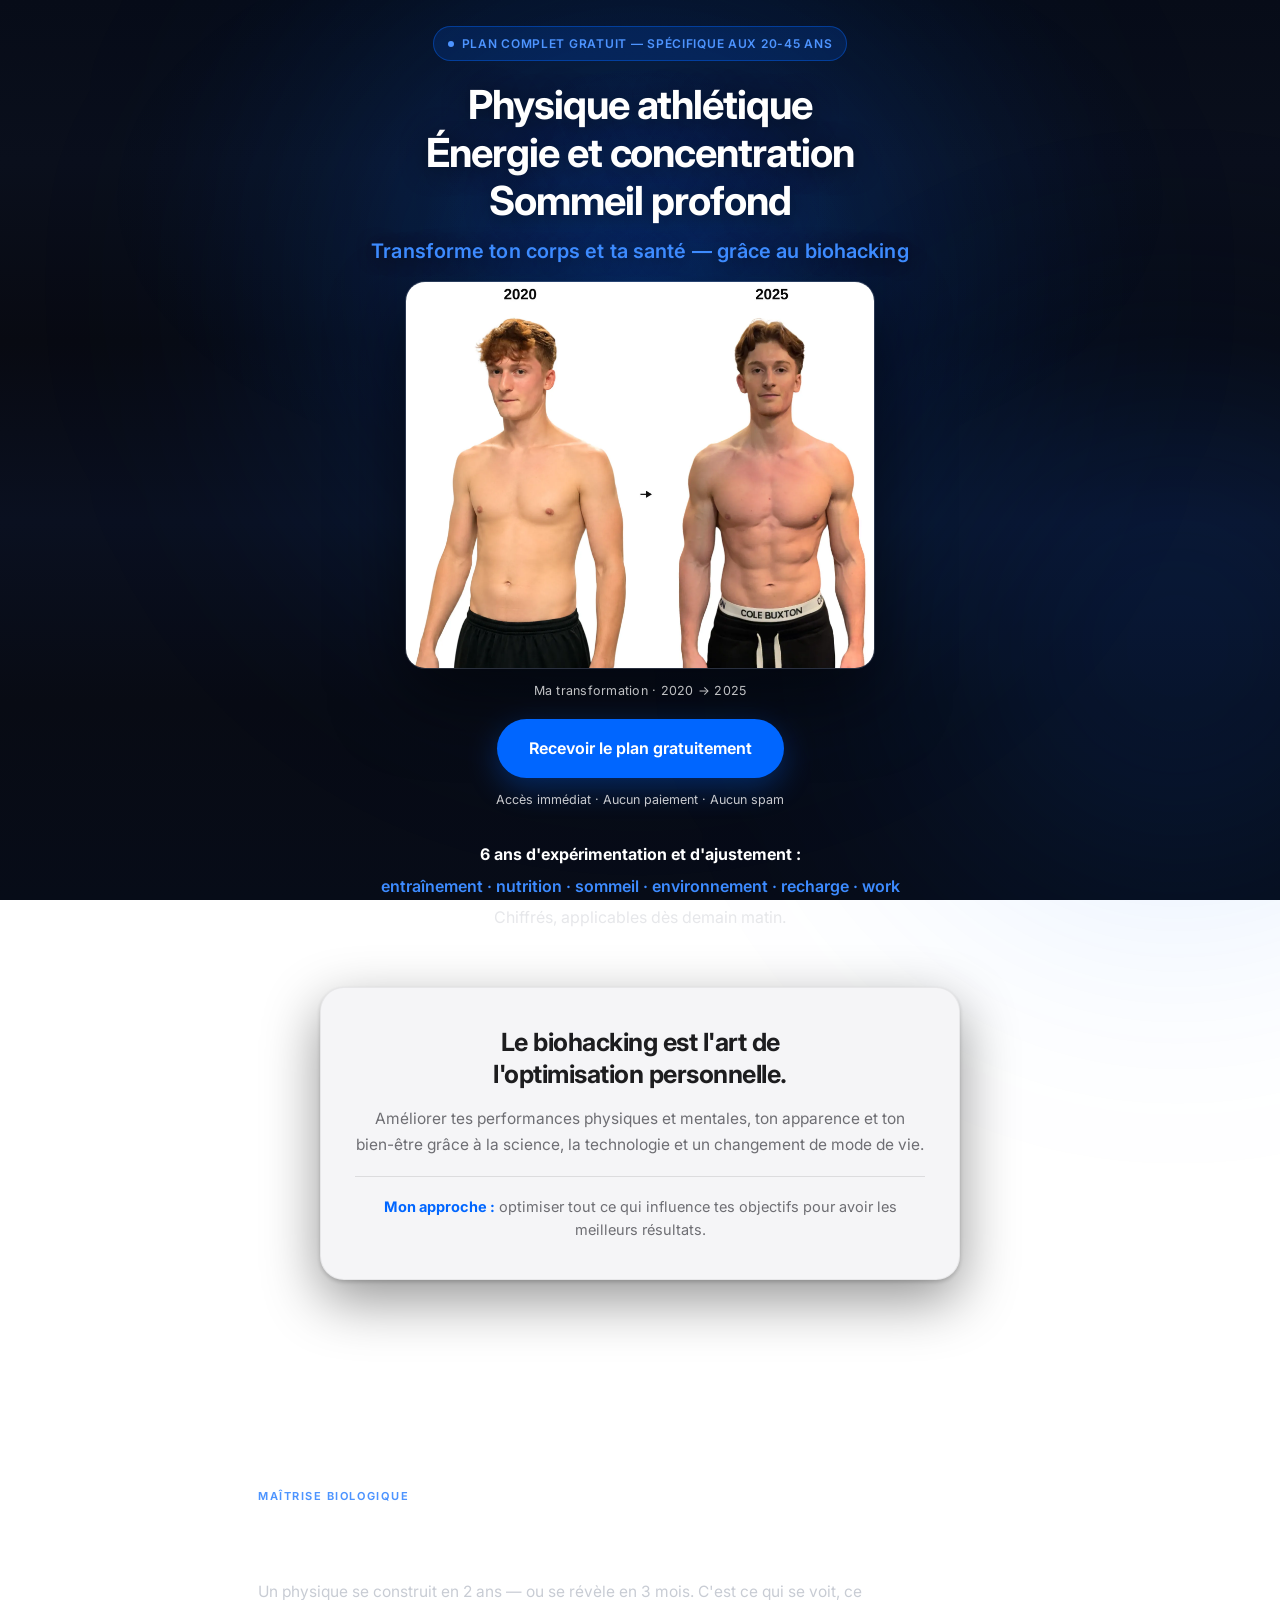
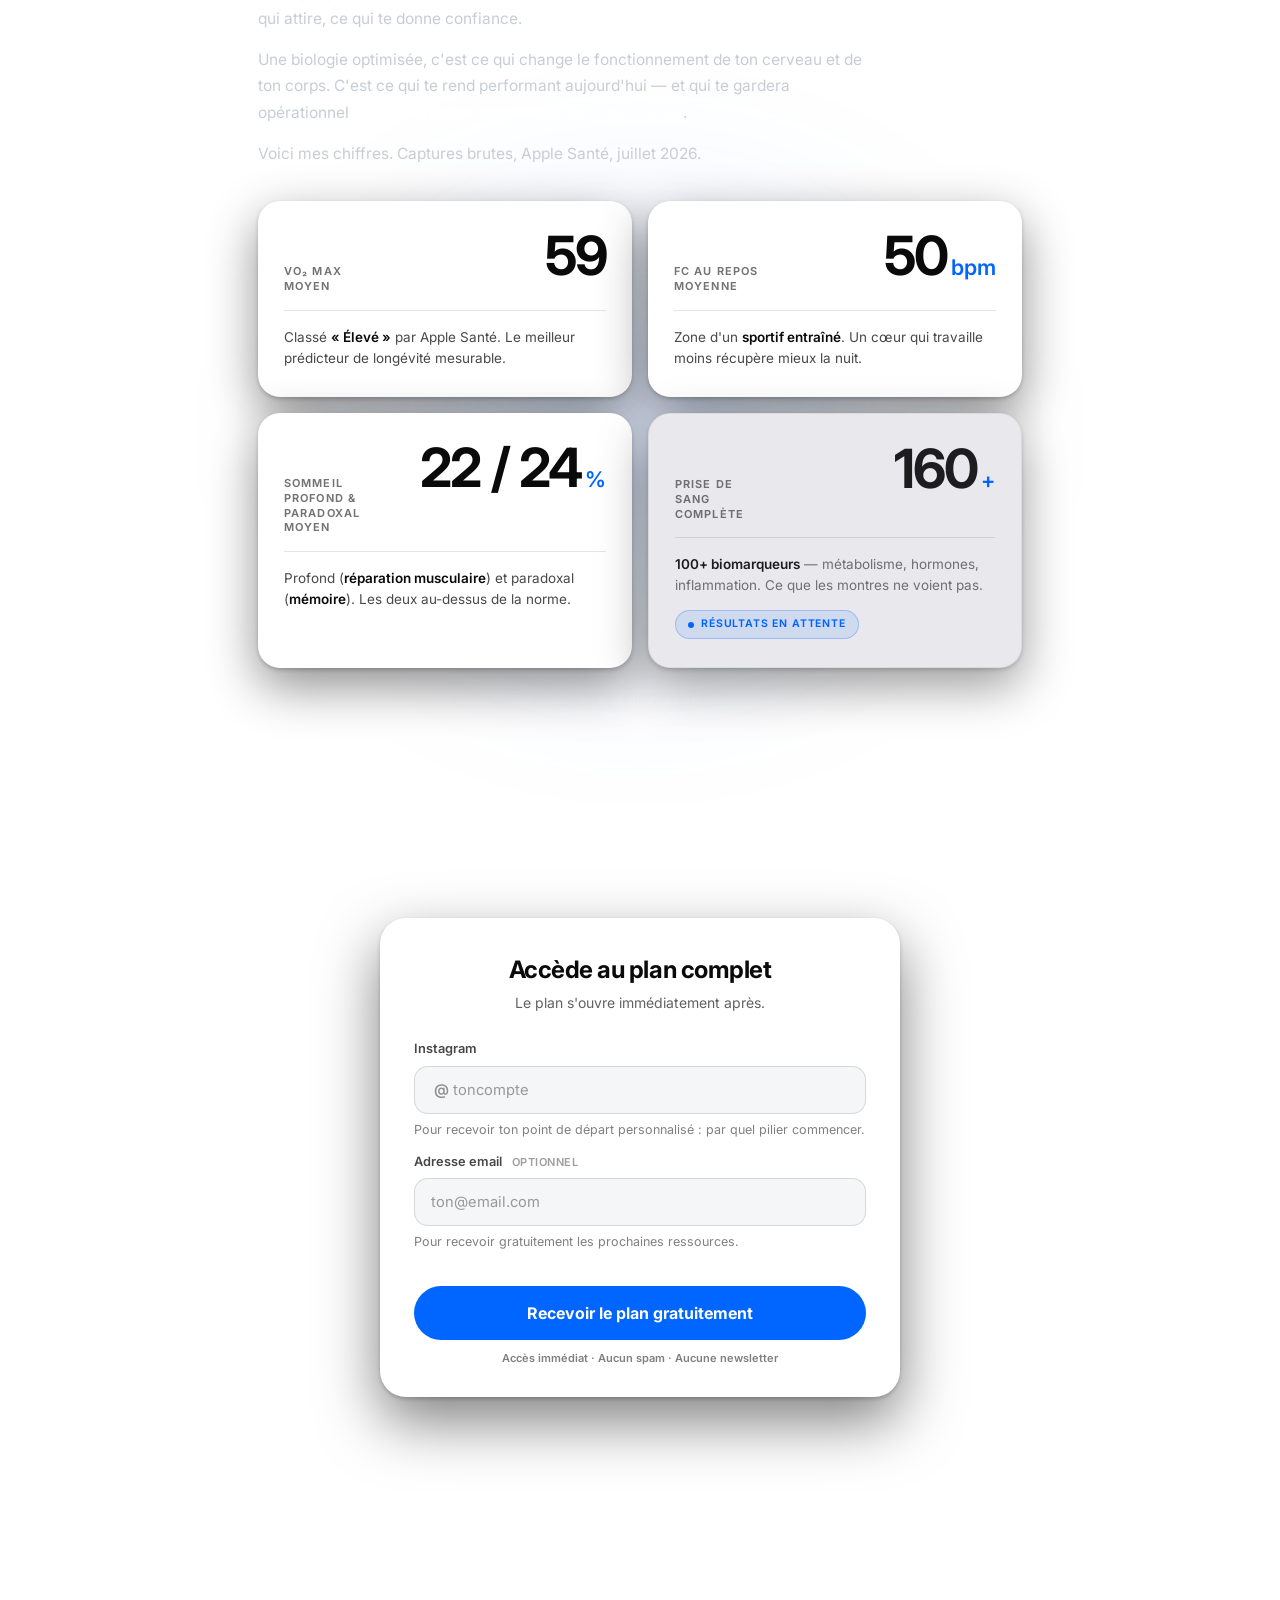
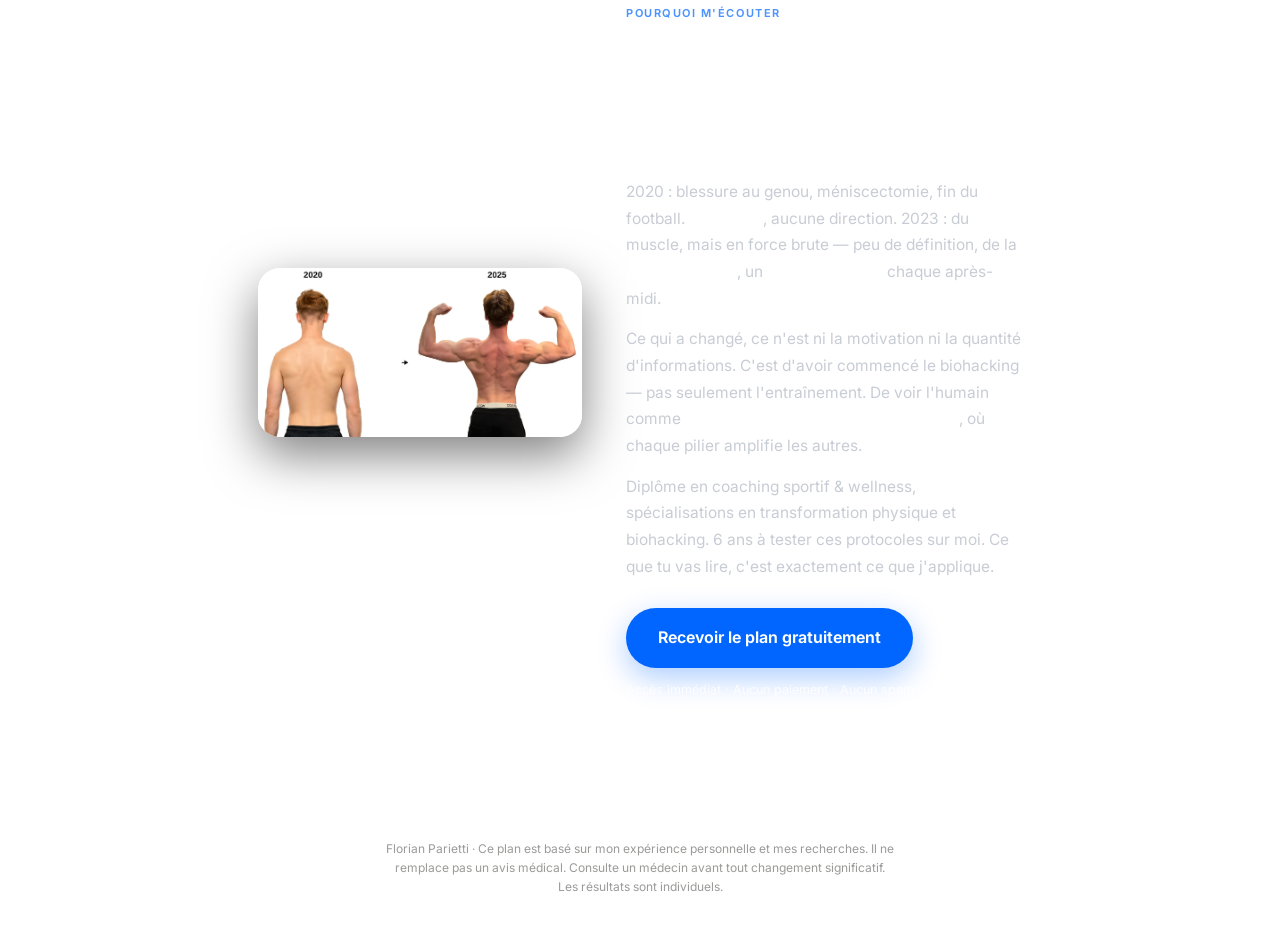
==== index.html @ ea565b3f "Add files via upload" ====
<!DOCTYPE html>
<html lang="fr">
<head>
<meta charset="UTF-8">
<meta name="viewport" content="width=device-width, initial-scale=1.0">
<title>Plan gratuit — Physique musclé et sec, énergie stable | Florian Parietti</title>
<meta name="description" content="Mon système de biohacking complet : entraînement, nutrition, sommeil, environnement, recharge, work. Gratuit, accès immédiat. Hommes 20-35 ans.">
<link rel="preconnect" href="https://fonts.googleapis.com">
<link rel="preconnect" href="https://fonts.gstatic.com" crossorigin>
<link href="https://fonts.googleapis.com/css2?family=Inter:ital,wght@0,300;0,400;0,500;0,600;0,700;1,400&display=swap" rel="stylesheet">
<link rel="stylesheet" href="styles.css">
<link rel="preload" as="image" href="img/hero-face-m.webp" media="(max-width:700px)">
<link rel="preload" as="image" href="img/hero-face.webp" media="(min-width:701px)">
</head>
<body>

<!-- ══════════ HERO ══════════ -->
<section class="hero hero-v2" id="s-hero">
  <div class="hero-glow"></div>
  <div class="wrap" style="position:relative;z-index:1">
    <div class="hero-center">

      <div class="hero-eyebrow">Plan complet gratuit — spécifique aux 20-45 ans</div>

      <h1><span class="b">Physique athlétique</span><span class="b">Énergie et concentration</span><span class="b">Sommeil profond</span>
        <span class="h1-sub">Transforme ton corps et ta santé — grâce au biohacking</span>
      </h1>

      <figure class="hero-wide">
        <picture>
          <source media="(max-width:700px)" type="image/webp" srcset="img/hero-face-m.webp">
          <source media="(max-width:700px)" type="image/jpeg" srcset="img/hero-face-m.jpg">
          <source type="image/webp" srcset="img/hero-face.webp">
          <img src="img/hero-face.jpg"
               alt="Transformation physique de Florian Parietti entre 2020 et 2025, vue de face"
               width="1836" height="1512" fetchpriority="high" decoding="async">
        </picture>
        <figcaption>Ma transformation · 2020 → 2025</figcaption>
      </figure>

      <a href="#gate" class="cta-main">Recevoir le plan gratuitement</a>
      <p class="cta-micro">Accès immédiat · Aucun paiement · Aucun spam</p>

      <p class="hero-sub">
        <strong>6 ans d'expérimentation et d'ajustement :</strong>
        <span class="hero-pillars">entraînement · nutrition · sommeil · environnement · recharge · work</span>
        Chiffrés, applicables dès demain matin.
      </p>


    </div>
  </div>
</section>


<!-- ══════════ DÉFINITION DU BIOHACKING ══════════ -->
<section class="s2 s2-def rv">
  <div class="wrap">
    <div class="def-box">
      <h2 class="def-ti">Le biohacking est l'art de l'optimisation personnelle.</h2>
      <p class="def-main">Améliorer tes performances physiques et mentales, ton apparence
        et ton bien-être grâce à la science, la technologie et un changement de mode de vie.</p>
      <p class="def-sub"><strong>Mon approche :</strong> optimiser tout ce qui influence
        tes objectifs pour avoir les meilleurs résultats.</p>
    </div>
  </div>
</section>


<!-- ══════════ MÉTRIQUES SANTÉ ══════════ -->
<section class="s2 rv">
  <div class="wrap">
    <div class="s2-ey">Maîtrise biologique</div>
    <h2 class="s2-ti">Arrête de subir. Pilote.</h2>
    <div class="s2-tx">
      <p>
        Un physique se construit en 2 ans — ou se révèle en 3 mois. C'est ce qui se voit,
        ce qui attire, ce qui te donne confiance.
      </p>
      <p>
        Une biologie optimisée, c'est ce qui change le fonctionnement de ton cerveau et de ton corps.
        C'est ce qui te rend performant aujourd'hui — et qui te gardera opérationnel
        <strong>quand les autres commenceront à décrocher</strong>.
      </p>
      <p>Voici mes chiffres. Captures brutes, Apple Santé, juillet 2026.</p>
    </div>

    <div class="metrics stagger">

      <div class="metric">
        <div class="metric-top">
          <div class="metric-lbl">VO₂ max moyen</div>
          <div class="metric-n">59</div>
        </div>
        <p class="metric-ctx">
          Classé <b>« Élevé »</b> par Apple Santé. Le meilleur prédicteur de longévité mesurable.
        </p>
      </div>

      <div class="metric">
        <div class="metric-top">
          <div class="metric-lbl">FC au repos moyenne</div>
          <div class="metric-n">50<span>bpm</span></div>
        </div>
        <p class="metric-ctx">
          Zone d'un <b>sportif entraîné</b>. Un cœur qui travaille moins récupère mieux la nuit.
        </p>
      </div>

      <div class="metric">
        <div class="metric-top">
          <div class="metric-lbl">Sommeil profond &amp; paradoxal moyen</div>
          <div class="metric-n">22 / 24<span>%</span></div>
        </div>
        <p class="metric-ctx">
          Profond (<b>réparation musculaire</b>) et paradoxal (<b>mémoire</b>).
          Les deux au-dessus de la norme.
        </p>
      </div>

      <div class="metric metric-pending">
        <div class="metric-top">
          <div class="metric-lbl">Prise de sang complète</div>
          <div class="metric-n">160<span>+</span></div>
        </div>
        <p class="metric-ctx">
          <b>100+ biomarqueurs</b> — métabolisme, hormones, inflammation.
          Ce que les montres ne voient pas.
        </p>
        <div class="metric-tag">Résultats en attente</div>
      </div>

    </div>

    <p class="metric-src">Dernière mise à jour : juillet 2026 · Source : mes données personnelles Apple Santé · aucune retouche</p>
  </div>
</section>


<!-- ══════════ FORMULAIRE ══════════ -->
<section class="s2 rv" id="gate">
  <div class="wrap">

    <div class="form-wrap">
      <div class="g-ti">Accède au plan complet</div>
      <p class="g-su">Le plan s'ouvre immédiatement après.</p>

      <form id="access-form" novalidate>
        <div class="fg">
          <label class="fl" for="insta">Instagram</label>
          <div class="fi-at">
            <span class="at">@</span>
            <input class="fi" type="text" id="insta" name="insta" autocomplete="off"
                   placeholder="toncompte" spellcheck="false" autocapitalize="off">
          </div>
          <p class="fh">Pour recevoir ton point de départ personnalisé : par quel pilier commencer.</p>
        </div>

        <div class="fg">
          <label class="fl" for="email">Adresse email <span class="opt">optionnel</span></label>
          <input class="fi" type="email" id="email" name="email" autocomplete="email" placeholder="ton@email.com">
          <p class="fh">Pour recevoir gratuitement les prochaines ressources.</p>
        </div>

        <p class="err" id="err">Renseigne ton compte Instagram.</p>

        <button type="submit" class="sbtn">Recevoir le plan gratuitement</button>
        <p class="fn">Accès immédiat · Aucun spam · Aucune newsletter</p>
      </form>
    </div>
  </div>
</section>


<!-- ══════════ QUI JE SUIS ══════════ -->
<section class="s2 rv">
  <div class="wrap">
    <div class="story">
      <picture>
        <source media="(max-width:700px)" type="image/webp" srcset="img/story-dos-m.webp">
        <source media="(max-width:700px)" type="image/jpeg" srcset="img/story-dos-m.jpg">
        <source type="image/webp" srcset="img/story-dos.webp">
        <img src="img/story-dos.jpg"
             alt="Transformation physique de Florian Parietti entre 2020 et 2025, vue de dos"
             width="1450" height="759" loading="lazy" decoding="async">
      </picture>
      <div>
        <div class="s2-ey">Pourquoi m'écouter</div>
        <h2 class="s2-ti">J'ai mis 5 ans à trouver l'ordre. Toi tu peux le lire en 20 minutes.</h2>
        <div class="s2-tx">
          <p>
            2020 : blessure au genou, méniscectomie, fin du football. <strong>Skinny fat</strong>,
            aucune direction. 2023 : du muscle, mais en force brute — peu de définition,
            de la <strong>procrastination</strong>, un <strong>crash d'énergie</strong> chaque après-midi.
          </p>
          <p>
            Ce qui a changé, ce n'est ni la motivation ni la quantité d'informations. C'est d'avoir
            commencé le biohacking — pas seulement l'entraînement. De voir l'humain comme
            <strong>un système d'éléments en interaction</strong>, où chaque pilier amplifie les autres.
          </p>
          <p>
            Diplôme en coaching sportif &amp; wellness, spécialisations en transformation physique
            et biohacking. 6 ans à tester ces protocoles sur moi. Ce que tu vas lire,
            c'est exactement ce que j'applique.
          </p>
        </div>

        <div class="story-cta">
          <a href="#gate" class="cta-main">Recevoir le plan gratuitement</a>
          <p class="cta-micro">Accès immédiat · Aucun paiement · Aucun spam</p>
        </div>
      </div>
    </div>
  </div>
</section>


<footer style="padding:34px 0 44px;border-top:1px solid var(--glass-border);text-align:center">
  <div class="wrap">
    <p style="font-size:12px;color:var(--gray-mid);line-height:1.6;max-width:64ch;margin:0 auto">
      Florian Parietti · Ce plan est basé sur mon expérience personnelle et mes recherches.
      Il ne remplace pas un avis médical. Consulte un médecin avant tout changement significatif.
      Les résultats sont individuels.
    </p>
  </div>
</footer>


<script>
const SU = "https://script.google.com/macros/s/AKfycbzn0xHdy_gdTVK5RfOhGaL3pI-vKQZ02wXCI2dZdYPxrKDcUjMPWI0hF8Wp6ML5O1fk/exec";

document.getElementById('access-form').addEventListener('submit', function (e) {
  e.preventDefault();

  const insta = document.getElementById('insta').value.trim().replace(/^@+/, '');
  const email = document.getElementById('email').value.trim();
  const err   = document.getElementById('err');

  const okInsta = /^[A-Za-z0-9._]{1,30}$/.test(insta);
  const okMail  = email === '' || /^[^\s@]+@[^\s@]+\.[^\s@]{2,}$/.test(email);

  if (!okInsta) {
    err.textContent = 'Renseigne un compte Instagram valide (sans le @).';
    err.style.display = 'block';
    return;
  }
  if (!okMail) {
    err.textContent = 'Cette adresse email ne semble pas valide.';
    err.style.display = 'block';
    return;
  }
  err.style.display = 'none';

  const btn = this.querySelector('.sbtn');
  btn.textContent = 'Chargement...';
  btn.disabled = true;

  try {
    const params = new URLSearchParams({
      date: new Date().toLocaleString('fr-BE'),
      prenom: '',
      email: email,
      statut: 'Nouveau',
      instagram: '@' + insta
    });
    const iframe = document.createElement('iframe');
    iframe.style.display = 'none';
    iframe.src = SU + '?' + params.toString();
    document.body.appendChild(iframe);
  } catch (x) {}

  try {
    sessionStorage.setItem('fp_insta', '@' + insta);
    sessionStorage.setItem('fp_email', email);
  } catch (x) {}

  document.cookie = 'plan_ok=1;max-age=' + (365 * 86400) + ';path=/';
  setTimeout(function () { window.location.href = 'merci.html'; }, 700);
});
</script>


<script>
(function(){
  var io=new IntersectionObserver(function(es){
    es.forEach(function(e){ if(e.isIntersecting){ e.target.classList.add('in'); io.unobserve(e.target);} });
  },{threshold:.12,rootMargin:'0px 0px -60px 0px'});
  document.querySelectorAll('.rv,.stagger').forEach(function(el){io.observe(el);});
})();
</script>
</body>
</html>
---- styles.css ----
*,*::before,*::after{box-sizing:border-box;margin:0;padding:0}
:root{
  --glass:#0d1117;
  --glass-border:rgba(255,255,255,0.08);--glass-border2:rgba(255,255,255,0.14);
  --gray-vitre:rgba(156,161,168,0.55);
  --white:#ffffff;--off:#f8f8f6;
  --black:#0a0a0a;--black2:#1a1a1a;
  --gray-light:#d4d4d2;--gray-mid:#9a9a98;
  --blue:#0066FF;--blue2:#0052cc;--blue-light:#e8f0ff;--blue-border:#c0d4ff;
  --green:#16a34a;--green-l:#f0fdf4;--green-b:#bbf7d0;
  --red:#dc2626;--red-l:#fef2f2;--red-b:#fecaca;
  /* ── TRANSFORMATION & ROUTINE — fond bleu, encadrés noir principal ── */
  --card-on-blue:#0a0a0a;
  --card-on-blue-border:rgba(255,255,255,0.08);
  --card-on-dark:rgba(255,255,255,0.06);
  --card-sub-on-dark:rgba(255,255,255,0.88);
  --card-on-gray:rgba(255,255,255,0.88);
  --font:'Inter',system-ui,sans-serif;
  /* Arrondis hiérarchiques Apple-style */
  --r-xl:28px;   /* sections, grandes zones */
  --r:20px;      /* cards principales */
  --r-md:14px;   /* cards secondaires */
  --rs:10px;     /* petites bulles */
  --r-xs:6px;    /* tags, pills */
body{font-family:var(--font);background:var(--glass);color:var(--white);line-height:1.6;-webkit-font-smoothing:antialiased;overflow-x:hidden}
a{text-decoration:none;color:inherit}
.wrap{max-width:820px;margin:0 auto;padding:0 28px}

.reveal{opacity:0;transform:translateY(24px);transition:opacity .65s ease,transform .65s ease}
.reveal.on{opacity:1;transform:none}
.d1{transition-delay:.08s}.d2{transition-delay:.16s}.d3{transition-delay:.24s}.d4{transition-delay:.32s}
@keyframes fadeDown{from{opacity:0;transform:translateY(-12px)}to{opacity:1;transform:none}}
@keyframes pulse{0%,100%{opacity:1}50%{opacity:.35}}
@keyframes glowBlue{0%,100%{box-shadow:0 0 0 0 rgba(0,102,255,.18)}50%{box-shadow:0 0 0 10px rgba(0,102,255,0)}}
@keyframes panelIn{from{opacity:0;transform:translateY(8px)}to{opacity:1;transform:none}}
/* ANIMATIONS PREMIUM */
@keyframes orbit{0%{transform:rotate(0deg) translateX(160px) rotate(0deg)}100%{transform:rotate(360deg) translateX(160px) rotate(-360deg)}}
@keyframes orbit2{0%{transform:rotate(120deg) translateX(240px) rotate(-120deg)}100%{transform:rotate(480deg) translateX(240px) rotate(-480deg)}}
@keyframes orbit3{0%{transform:rotate(240deg) translateX(310px) rotate(-240deg)}100%{transform:rotate(600deg) translateX(310px) rotate(-600deg)}}
@keyframes float{0%,100%{transform:translateY(0)}50%{transform:translateY(-10px)}}
@keyframes glowPulse{0%,100%{opacity:.3;transform:scale(1)}50%{opacity:.6;transform:scale(1.12)}}
@keyframes scanLine{0%{left:-100%;opacity:0}5%{opacity:1}95%{opacity:.6}100%{left:110%;opacity:0}}
@keyframes shimmerCard{0%{background-position:200% center}100%{background-position:-200% center}}
@keyframes countUp{from{opacity:0;transform:translateY(12px) scale(.9)}to{opacity:1;transform:none}}

/* ── NAV — gris vitre ── */
.nav{position:fixed;top:0;left:0;right:0;z-index:200;padding:16px 0;background:var(--gray-vitre);backdrop-filter:blur(24px);-webkit-backdrop-filter:blur(24px);border-bottom:1px solid rgba(255,255,255,.15);animation:fadeDown .4s ease}
.nav-i{display:flex;align-items:center;justify-content:space-between}
.nav-logo{font-size:.9rem;font-weight:700;letter-spacing:-.03em;color:var(--white)}
.nav-btn{font-size:.82rem;font-weight:600;background:var(--white);color:var(--black);border-radius:100px;padding:10px 24px;transition:all .2s}
.nav-btn:hover{background:var(--off);transform:translateY(-1px)}

/* ── HERO — fond noir ── */
.hero{background:var(--glass);color:var(--white);min-height:100vh;display:flex;flex-direction:column;justify-content:center;align-items:center;text-align:center;padding:140px 0 100px;position:relative;overflow:hidden}
.hero::before{content:'';position:absolute;inset:0;background:radial-gradient(ellipse 70% 50% at 50% 20%,rgba(0,102,255,.07) 0%,transparent 60%);pointer-events:none}
/* Glow central pulsant */
.hero-glow{position:absolute;top:30%;left:50%;transform:translate(-50%,-50%);width:500px;height:500px;background:radial-gradient(circle,rgba(0,102,255,.12) 0%,transparent 65%);animation:glowPulse 4s ease infinite;pointer-events:none;border-radius:50%}
/* Particules orbitales */
.hero-orbit-wrap{position:absolute;top:30%;left:50%;width:0;height:0;pointer-events:none}
.hero-particle{position:absolute;border-radius:50%}
.p1{width:4px;height:4px;background:var(--blue);opacity:.7;animation:orbit 8s linear infinite}
.p2{width:3px;height:3px;background:rgba(255,255,255,.5);opacity:.5;animation:orbit2 12s linear infinite}
.p3{width:2px;height:2px;background:rgba(0,102,255,.6);opacity:.4;animation:orbit3 16s linear infinite}
/* Scan line */

/* Grille */

.hero-tag{display:inline-flex;align-items:center;gap:8px;font-size:11px;font-weight:700;letter-spacing:.14em;text-transform:uppercase;color:var(--white);border:1.5px solid var(--white);border-radius:100px;padding:7px 20px;margin-bottom:36px}
.hero-tag-dot{width:5px;height:5px;background:var(--blue);border-radius:50%;animation:pulse 2s infinite}
.hero h1{font-size:clamp(2.8rem,6.5vw,5rem);font-weight:700;line-height:1.02;letter-spacing:-.055em}
.hero h1 em{font-style:normal;color:var(--blue)}
.hero-intro{font-size:1rem;color:var(--white);max-width:600px;margin:28px auto 16px;line-height:1.88;font-weight:400;border:1.5px solid rgba(255,255,255,.2);border-radius:var(--r);padding:28px 32px;text-align:left;transition:all .3s cubic-bezier(.34,1.56,.64,1)}
.hero-intro:hover{transform:scale(1.01);border-color:rgba(255,255,255,.4);box-shadow:0 8px 32px rgba(0,0,0,.3)}
.hero-intro strong{color:var(--white);font-weight:700}
.hero-intro2{font-size:1.05rem;color:var(--white);max-width:480px;margin:0 auto 48px;line-height:1.7;font-weight:500;border:1.5px solid rgba(255,255,255,.2);border-radius:var(--r);padding:22px 32px;text-align:center;transition:all .3s cubic-bezier(.34,1.56,.64,1)}
.hero-intro2:hover{transform:scale(1.02);border-color:rgba(255,255,255,.4);box-shadow:0 8px 32px rgba(0,0,0,.3)}
.hero-ctas{display:flex;align-items:center;justify-content:center;gap:14px;flex-wrap:wrap}
.btn-blue{display:inline-flex;align-items:center;gap:8px;background:var(--blue);color:var(--white);font-weight:600;font-size:.92rem;padding:15px 30px;border-radius:100px;transition:all .2s;animation:glowBlue 2.5s ease infinite}
.btn-blue:hover{background:var(--blue2);transform:translateY(-3px);box-shadow:0 16px 40px rgba(0,102,255,.4)}
.btn-white{display:inline-flex;align-items:center;gap:8px;background:var(--white);color:var(--black);font-weight:600;font-size:.92rem;padding:15px 30px;border-radius:100px;transition:all .2s}
.btn-white:hover{background:var(--off);transform:translateY(-2px)}
.hero-divider{border:none;border-top:1px solid var(--glass-border);margin:72px 0 56px}
.hero-stats{display:grid;grid-template-columns:repeat(3,1fr);gap:1px;background:rgba(255,255,255,.1);border:1px solid rgba(255,255,255,.15);border-radius:var(--r-xl);overflow:hidden;backdrop-filter:blur(12px)}
.hs{background:var(--gray-vitre);backdrop-filter:blur(24px);padding:28px 24px;transition:all .25s cubic-bezier(.34,1.56,.64,1);cursor:default}
.hs:hover{transform:scale(1.04);background:rgba(156,161,168,0.75);box-shadow:0 8px 32px rgba(0,0,0,.3)}
.hs-n{font-size:2rem;font-weight:700;letter-spacing:-.05em;color:var(--white);animation:countUp .6s ease both}
.hs:nth-child(1) .hs-n{animation-delay:.1s}
.hs:nth-child(2) .hs-n{animation-delay:.2s}
.hs:nth-child(3) .hs-n{animation-delay:.3s}
.hs-l{font-size:.76rem;color:var(--white);margin-top:5px;line-height:1.5;font-weight:600;opacity:.8}

/* ── GATE — fond noir, card gris vitre ── */
.gate-box{background:var(--gray-vitre);backdrop-filter:blur(24px);-webkit-backdrop-filter:blur(24px);border:1.5px solid rgba(255,255,255,.2);border-radius:var(--r-xl);padding:56px 48px;max-width:560px;margin:0 auto;box-shadow:0 24px 80px rgba(0,0,0,.5)}
.g-ey{font-size:11px;font-weight:700;letter-spacing:.14em;text-transform:uppercase;color:var(--blue);margin-bottom:10px}
.g-ti{font-size:1.7rem;font-weight:700;letter-spacing:-.035em;margin-bottom:8px;line-height:1.15;color:var(--white)}
.g-su{font-size:.9rem;color:var(--white);margin-bottom:40px;line-height:1.7;opacity:.85}
.fs-lbl{font-size:11px;font-weight:700;letter-spacing:.1em;text-transform:uppercase;color:var(--white);margin:28px 0 12px;padding-bottom:8px;border-bottom:1.5px solid rgba(255,255,255,.25)}
.fs-lbl:first-of-type{margin-top:0}
.fg{margin-bottom:12px}
.fl{font-size:.8rem;font-weight:600;color:var(--white);margin-bottom:6px;display:block}
.fi{width:100%;background:var(--white);border:1.5px solid transparent;border-radius:var(--r-md);padding:14px 16px;font-size:.92rem;color:var(--black);font-family:var(--font);transition:border-color .15s,box-shadow .15s;outline:none}
.fi::placeholder{color:var(--gray-light)}
.fi:focus{border-color:var(--blue);box-shadow:0 0 0 3px var(--blue-light)}
.ckg{display:grid;grid-template-columns:1fr 1fr;gap:8px}
.ck{display:flex;align-items:flex-start;gap:10px;background:var(--white);border:1.5px solid transparent;border-radius:var(--r-md);padding:13px 14px;cursor:pointer;transition:all .25s cubic-bezier(.34,1.56,.64,1);user-select:none}
.ck:not(.ck-feat):hover{transform:scale(1.02);box-shadow:0 4px 16px rgba(0,0,0,.1)}
.ck:hover{background:var(--off);border-color:var(--gray-light)}
.ck.sel{border-color:var(--blue);background:var(--blue-light)}
.ck input{display:none}
.ck-box{width:18px;height:18px;border:1.5px solid var(--gray-light);border-radius:4px;display:flex;align-items:center;justify-content:center;flex-shrink:0;margin-top:2px;transition:all .15s}
.ck.sel .ck-box{background:var(--blue);border-color:var(--blue)}
.ck-tick{display:none;color:#fff;font-size:11px;font-weight:700}
.ck.sel .ck-tick{display:block}
.ck-tx{font-size:.82rem;color:var(--black);line-height:1.4;font-weight:500}
.ck-tx strong{color:var(--black);font-weight:700}
.ck.sel .ck-tx{color:var(--black)}
.ck-tx small{font-size:.72rem;color:var(--gray-mid)}
.ck.sel .ck-tx small{color:var(--blue2)}
.ck-feat{grid-column:1/-1;background:var(--glass);border:1.5px solid var(--blue)}
.ck-feat .ck-box{border-color:rgba(255,255,255,.3)}
.ck-feat .ck-tx,.ck-feat .ck-tx strong{color:var(--white)}
.ck-feat.sel{background:var(--glass);border-color:var(--blue)}
.ck-feat.sel .ck-box{background:var(--blue);border-color:var(--blue)}
.sbtn{width:100%;background:var(--white);color:var(--black);font-family:var(--font);font-size:1rem;font-weight:700;padding:17px;border-radius:100px;border:none;cursor:pointer;transition:all .2s;margin-top:24px}
.sbtn:hover{background:var(--off);transform:translateY(-1px)}
.sbtn:disabled{opacity:.45;cursor:not-allowed;transform:none}
.fn{font-size:11px;color:var(--white);margin-top:10px;text-align:center;font-weight:600;opacity:.7}
.err{font-size:.82rem;color:#ff6b6b;margin-top:10px;display:none;text-align:center;font-weight:700}

.plan{display:none}
.sec{padding:96px 0;background:var(--glass)}
/* Fond gris vitre (care, outils) */
.sec-gray{background:var(--gray-vitre);backdrop-filter:blur(24px);-webkit-backdrop-filter:blur(24px)}
/* Fond bleu (transformation, routine) */
.sec-blue{background:var(--blue)}
.sec-sep{height:1px;background:var(--glass-border)}
.s-ey{font-size:11px;font-weight:700;letter-spacing:.14em;text-transform:uppercase;color:var(--blue);margin-bottom:10px}
.s-ey-w{color:var(--white)}
.s-ti{font-size:clamp(1.8rem,3.5vw,2.6rem);font-weight:700;letter-spacing:-.04em;line-height:1.1;margin-bottom:12px;color:var(--white)}
.s-de{font-size:.95rem;color:rgba(255,255,255,.5);max-width:520px;line-height:1.8;margin-bottom:52px}

/* ── TRANSFORMATION & ROUTINE — fond bleu, encadrés noirs ── */
/* ── TRANSFORMATION & ROUTINE — fond bleu, encadrés NOIR PRINCIPAL ── */
.card-blue{background:var(--white);border:1px solid rgba(0,0,0,.08);border-radius:var(--r);padding:26px;margin-bottom:12px;position:relative;overflow:hidden;transition:border-color .3s}
.card-blue::before{content:'';position:absolute;inset:0;background:linear-gradient(105deg,transparent 40%,rgba(255,255,255,.03) 50%,transparent 60%);background-size:200% 100%;opacity:0;transition:opacity .3s;pointer-events:none}
.card-blue:hover{border-color:rgba(0,0,0,.15);transform:scale(1.02);box-shadow:0 16px 48px rgba(0,0,0,.15)}
.card-blue:hover::before{opacity:1;animation:shimmerCard 1.2s ease}
.cb-head{font-size:10px;font-weight:700;letter-spacing:.1em;text-transform:uppercase;color:rgba(0,0,0,.35);margin-bottom:14px;padding-bottom:10px;border-bottom:1px solid rgba(255,255,255,.06)}
.card-blue ul{list-style:none}
.card-blue li{display:grid;grid-template-columns:auto 1fr;gap:14px;padding:9px 0;border-bottom:1px solid rgba(0,0,0,.07);font-size:.87rem;align-items:start;line-height:1.5}
.card-blue li:last-child{border-bottom:none}
.card-blue li strong{color:var(--black);font-weight:800;font-size:.82rem;white-space:nowrap}
.card-blue li span{color:rgba(0,0,0,.6)}
/* grille macros sur fond bleu */
.mr-blue{display:grid;grid-template-columns:repeat(3,1fr);gap:10px;margin-bottom:14px}
.mc-blue{background:var(--white);border:1px solid rgba(0,0,0,.08);border-radius:var(--r);padding:20px;text-align:center}
.mc-blue .mn{font-size:2.2rem;font-weight:800;letter-spacing:-.05em;color:var(--black)}
.mc{transition:all .25s cubic-bezier(.34,1.56,.64,1)}
.mc:hover{transform:scale(1.08) translateY(-3px);box-shadow:0 12px 32px rgba(0,0,0,.12)}
.mc-blue .ml{font-size:.78rem;color:rgba(0,0,0,.6);margin-top:3px;font-weight:700}
.mc-blue .ms{font-size:.7rem;color:rgba(0,0,0,.4);margin-top:2px}
/* split & params sur fond bleu */
.sg-blue{display:grid;grid-template-columns:repeat(2,1fr);gap:8px;margin-top:14px}
.sd-blue{background:var(--white);border:1px solid rgba(0,0,0,.08);border-radius:var(--r-md);padding:14px 16px}
.sd-blue .sdn{font-size:10px;font-weight:700;letter-spacing:.08em;text-transform:uppercase;color:rgba(0,0,0,.4);margin-bottom:4px}
.sd-blue .sdf{font-size:.9rem;color:var(--black);font-weight:700}
.sd-blue.rest .sdf{color:rgba(0,0,0,.25)}
.pg-blue{display:grid;grid-template-columns:repeat(2,1fr);gap:8px;margin-top:14px}
.pm-blue{background:var(--white);border:1px solid rgba(0,0,0,.08);border-radius:var(--r-md);padding:14px 16px}
.pm-blue .pml{font-size:10px;font-weight:700;letter-spacing:.08em;text-transform:uppercase;color:rgba(0,0,0,.4);margin-bottom:4px}
.pm-blue .pmv{font-size:.92rem;color:var(--black);font-weight:800}
.quote-blue{background:rgba(255,255,255,.15);backdrop-filter:blur(12px);border:1px solid rgba(255,255,255,.3);border-left:3px solid var(--white);border-radius:0 var(--r-md) var(--r-md) 0;padding:18px 22px;margin-bottom:24px;font-size:.95rem;color:var(--white);font-style:italic;line-height:1.7;font-weight:600}
.tip-blue-on-blue{background:var(--white);border:1px solid rgba(0,0,0,.08);border-radius:var(--rs);padding:14px 16px;margin-top:10px;font-size:.82rem;color:rgba(0,0,0,.65);line-height:1.6}
.tip-blue-on-blue strong{color:var(--black);font-weight:800}
/* photo placeholder sur fond bleu */
.t-photo{background:rgba(255,255,255,.12);border:1px solid rgba(255,255,255,.2);border-radius:var(--r);aspect-ratio:16/7;display:flex;align-items:center;justify-content:center;margin-bottom:32px}
.t-ph-tx{font-size:.76rem;color:rgba(255,255,255,.35);font-weight:600}
.t-ph-ic{font-size:32px;opacity:.15;margin-bottom:8px}
/* grille transformation */
.t-grid{display:grid;grid-template-columns:1fr 40px 1fr;margin-top:0}
.t-col{display:flex;flex-direction:column;gap:8px}
.t-col-lbl{font-size:10px;font-weight:700;letter-spacing:.12em;text-transform:uppercase;margin-bottom:4px;padding:0 4px}
.t-lbl-b{color:var(--red)}.t-lbl-a{color:var(--green)}
.t-item{background:var(--white);border:1px solid rgba(0,0,0,.06);border-radius:var(--r-md);padding:14px 18px;font-size:.87rem;display:flex;align-items:center;gap:10px;line-height:1.4;transition:all .25s cubic-bezier(.34,1.56,.64,1)}
.t-item:hover{transform:scale(1.04);box-shadow:0 8px 32px rgba(0,0,0,.18);z-index:2}
.t-connectors{display:flex;flex-direction:column;gap:8px;padding:0 8px;padding-top:32px}
.t-dot{width:6px;height:6px;border-radius:50%;flex-shrink:0}
.t-dot.bad{background:var(--red)}.t-dot.good{background:var(--green)}
.t-tx-m{color:rgba(0,0,0,.55);font-weight:500}
.t-tx-br{color:var(--black);font-weight:700}
.t-lbl-b{color:var(--white);font-weight:800;font-size:11px;background:rgba(220,38,38,.8);display:inline-block;padding:4px 12px;border-radius:20px;letter-spacing:.1em}
.t-lbl-a{color:var(--white);font-weight:800;font-size:11px;background:rgba(22,163,74,.8);display:inline-block;padding:4px 12px;border-radius:20px;letter-spacing:.1em}
.t-arrow{flex:1;display:flex;align-items:center;justify-content:center;position:relative}
.t-arrow::before{content:'';position:absolute;width:1px;height:100%;background:rgba(255,255,255,.2);left:50%;transform:translateX(-50%)}
/* routine sur fond bleu */
.rout{margin-top:0;display:flex;flex-direction:column;gap:6px;max-width:620px;margin-left:auto;margin-right:auto}
.rr{display:grid;grid-template-columns:72px 1fr;min-height:44px;background:rgba(255,255,255,.92);backdrop-filter:blur(12px);-webkit-backdrop-filter:blur(12px);border-radius:var(--r-md);box-shadow:0 2px 12px rgba(0,0,0,.12);transition:all .25s cubic-bezier(.34,1.56,.64,1)}
.rr:hover{transform:scale(1.02) translateX(3px);box-shadow:0 6px 24px rgba(0,0,0,.18)}
.rt{font-size:.72rem;font-weight:800;color:var(--blue);padding:14px 14px 14px 12px;border-right:2px solid rgba(0,102,255,.15);text-align:right;line-height:1.3;letter-spacing:.02em}
.rd{font-size:.87rem;color:rgba(0,0,0,.75);padding:14px 18px;line-height:1.5;font-weight:500}
.rd strong{color:var(--black);font-weight:800}

/* ── PILIERS — fond noir, grande card gris vitre, bulles secondaires blanches ── */
.pnav{display:flex;gap:2px;background:var(--gray-vitre);backdrop-filter:blur(24px);-webkit-backdrop-filter:blur(24px);border:1px solid rgba(255,255,255,.15);border-radius:var(--r-xl);padding:6px;margin-bottom:40px;overflow-x:auto}
.pbtn{flex:1;min-width:max-content;display:flex;align-items:center;gap:8px;padding:10px 16px;font-size:.8rem;font-weight:500;color:rgba(255,255,255,.5);background:none;border:none;border-radius:var(--rs);cursor:pointer;font-family:var(--font);transition:all .15s;white-space:nowrap}
.pbtn:hover{color:var(--white)}
.pbtn.active{background:rgba(255,255,255,.2);backdrop-filter:blur(12px);color:var(--white)}
.pbtn-n{font-size:10px;font-weight:700;color:var(--blue);background:rgba(0,102,255,.18);border-radius:100px;padding:2px 8px}
.pp{display:none}
.pp.active{display:block;animation:panelIn .35s ease}
/* Grande card — gris vitre */
.card-dark{background:var(--gray-vitre);backdrop-filter:blur(24px);-webkit-backdrop-filter:blur(24px);border:1px solid rgba(255,255,255,.18);border-radius:var(--r);padding:26px;margin-bottom:12px;transition:all .3s;position:relative;overflow:hidden}
.card-dark::before{content:'';position:absolute;inset:0;background:linear-gradient(105deg,transparent 40%,rgba(255,255,255,.06) 50%,transparent 60%);background-size:200% 100%;opacity:0;pointer-events:none}
.card-dark:hover{border-color:rgba(255,255,255,.35);transform:scale(1.02) translateY(-3px);box-shadow:0 16px 48px rgba(0,0,0,.3)}
.card-dark:hover::before{opacity:1;animation:shimmerCard 1.2s ease}
.ch-dark{font-size:10px;font-weight:700;letter-spacing:.1em;text-transform:uppercase;color:rgba(255,255,255,.45);margin-bottom:16px;padding-bottom:10px;border-bottom:1px solid rgba(255,255,255,.1)}
.card-dark ul{list-style:none}
.card-dark li{display:grid;grid-template-columns:auto 1fr;gap:14px;padding:9px 0;border-bottom:1px solid rgba(255,255,255,.07);font-size:.87rem;align-items:start;line-height:1.5}
.card-dark li:last-child{border-bottom:none}
.card-dark li strong{color:var(--white);font-weight:700;font-size:.8rem;white-space:nowrap}
.card-dark li span{color:rgba(255,255,255,.65)}
/* Quote */
.quote{background:rgba(0,102,255,.08);border:1px solid rgba(0,102,255,.2);border-left:3px solid var(--blue);border-radius:0 var(--r-md) var(--r-md) 0;padding:18px 22px;margin-bottom:24px;font-size:.93rem;color:rgba(255,255,255,.75);font-style:italic;line-height:1.7}
/* Bulles secondaires — blanc presque solide + blur */
.mr{display:grid;grid-template-columns:repeat(3,1fr);gap:10px;margin-bottom:14px}
.mc{background:var(--card-sub-on-dark);backdrop-filter:blur(20px);-webkit-backdrop-filter:blur(20px);border:1px solid rgba(255,255,255,.9);border-radius:var(--r);padding:20px;text-align:center}
.mn{font-size:2.2rem;font-weight:700;letter-spacing:-.05em;color:var(--black)}
.ml{font-size:.76rem;color:var(--black);opacity:.6;margin-top:3px;font-weight:700}
.ms{font-size:.68rem;color:var(--black);opacity:.4;margin-top:2px}
.tags{display:flex;flex-wrap:wrap;gap:7px;margin-top:12px}
.tag{font-size:.75rem;padding:5px 14px;border-radius:8px;border:1px solid;font-weight:600}
.tag.g{color:var(--green);background:var(--green-l);border-color:var(--green-b)}
.tag.r{color:var(--red);background:var(--red-l);border-color:var(--red-b)}
.sg{display:grid;grid-template-columns:repeat(2,1fr);gap:8px;margin-top:14px}
.sd{background:var(--card-sub-on-dark);backdrop-filter:blur(20px);-webkit-backdrop-filter:blur(20px);border:1px solid rgba(255,255,255,.9);border-radius:var(--r-md);padding:14px 16px}
.sdn{font-size:10px;font-weight:700;letter-spacing:.08em;text-transform:uppercase;color:var(--black);opacity:.4;margin-bottom:4px}
.sd{transition:all .25s cubic-bezier(.34,1.56,.64,1)}
.sd:hover{transform:scale(1.05);box-shadow:0 8px 28px rgba(0,0,0,.1)}
.sdf{font-size:.87rem;color:var(--black);font-weight:700}
.sd.rest .sdf{color:var(--black);opacity:.3}
.pg{display:grid;grid-template-columns:repeat(2,1fr);gap:8px;margin-top:14px}
.pm{background:var(--card-sub-on-dark);backdrop-filter:blur(20px);-webkit-backdrop-filter:blur(20px);border:1px solid rgba(255,255,255,.9);border-radius:var(--r-md);padding:14px 16px}
.pml{font-size:10px;font-weight:700;letter-spacing:.08em;text-transform:uppercase;color:var(--black);opacity:.4;margin-bottom:4px}
.pmv{font-size:.92rem;color:var(--black);font-weight:700}
.tip-blue{background:var(--card-sub-on-dark);backdrop-filter:blur(20px);-webkit-backdrop-filter:blur(20px);border:1px solid rgba(255,255,255,.9);border-radius:var(--r-md);padding:14px 16px;margin-top:10px;font-size:.82rem;color:var(--black);line-height:1.6;opacity:.9}
.tip-blue strong{color:var(--black);font-weight:800}

/* ── CARE — fond gris vitre, cards blanches presque solides ── */
.care-grid{display:grid;grid-template-columns:repeat(3,1fr);gap:16px}
.care-card{background:var(--card-on-gray);backdrop-filter:blur(20px);-webkit-backdrop-filter:blur(20px);border:1px solid rgba(255,255,255,.95);border-radius:var(--r);padding:28px;transition:all .3s cubic-bezier(.34,1.56,.64,1)}
.care-card:hover{transform:scale(1.04) translateY(-4px);box-shadow:0 20px 60px rgba(0,0,0,.15)}
.care-num{font-size:10px;font-weight:800;letter-spacing:.12em;text-transform:uppercase;color:var(--blue);margin-bottom:14px}
.care-card h3{font-size:1rem;font-weight:800;margin-bottom:16px;color:var(--black)}
.care-card ul{list-style:none}
.care-card li{font-size:.83rem;color:var(--black);font-weight:500;padding:7px 0;border-bottom:1px solid rgba(0,0,0,.07);line-height:1.5;display:flex;gap:8px}
.care-card li:last-child{border-bottom:none}
.care-card li::before{content:'—';color:var(--gray-mid);flex-shrink:0}

/* ── OUTILS — fond gris vitre, cards blanches presque solides ── */
.tg{display:grid;grid-template-columns:repeat(2,1fr);gap:16px}
.tool{background:var(--card-on-gray);backdrop-filter:blur(20px);-webkit-backdrop-filter:blur(20px);border:1px solid rgba(255,255,255,.95);border-radius:var(--r);padding:32px;display:block;transition:all .25s;position:relative;overflow:hidden}
.tool::after{content:'';position:absolute;bottom:0;left:0;right:0;height:3px;background:var(--blue);transform:scaleX(0);transition:transform .3s;transform-origin:left}
.tool:hover{transform:scale(1.03) translateY(-4px);box-shadow:0 20px 60px rgba(0,0,0,.2)}
.tool:hover::after{transform:scaleX(1)}
.tool-n{font-size:10px;font-weight:800;letter-spacing:.1em;text-transform:uppercase;color:var(--blue);margin-bottom:14px}
.tool h3{font-size:1.05rem;font-weight:800;color:var(--black);margin-bottom:8px}
.tool p{font-size:.83rem;color:var(--black);opacity:.6;line-height:1.6;font-weight:500}
.tool-a{display:inline-flex;align-items:center;gap:6px;font-size:.8rem;color:var(--black);margin-top:18px;font-weight:800;border-bottom:1.5px solid rgba(0,0,0,.15);padding-bottom:2px}

/* ── CTA FINAL — fond noir ── */
.ctaf{background:var(--glass);padding:120px 0;text-align:center;position:relative;overflow:hidden}
.ctaf::before{content:'';position:absolute;top:50%;left:50%;transform:translate(-50%,-50%);width:700px;height:500px;background:radial-gradient(ellipse,rgba(0,102,255,.06) 0%,transparent 65%);pointer-events:none}
.ctaf h2{font-size:clamp(2.2rem,5vw,3.6rem);font-weight:700;letter-spacing:-.05em;line-height:1.08;color:var(--white)}
.ctaf h2 em{font-style:normal;color:rgba(255,255,255,.2)}
.ctab{background:var(--gray-vitre);backdrop-filter:blur(24px);-webkit-backdrop-filter:blur(24px);border:1px solid rgba(255,255,255,.2);border-radius:var(--r-xl);padding:56px 44px;max-width:480px;margin:60px auto 0;position:relative;overflow:hidden}
.ctab::before{content:'';position:absolute;top:0;left:0;right:0;height:1px;background:linear-gradient(90deg,transparent,rgba(255,255,255,.2),transparent)}
.ctab-ti{font-size:1.2rem;font-weight:700;margin-bottom:8px;color:var(--white)}
.ctab-su{font-size:.9rem;color:rgba(255,255,255,.55);line-height:1.7;margin-bottom:36px}
.ctab-btn{display:block;background:var(--blue);color:var(--white);font-family:var(--font);font-weight:700;font-size:1rem;padding:18px;border-radius:100px;transition:all .2s;animation:glowBlue 2.5s ease infinite}
.ctab-btn:hover{background:var(--blue2);transform:translateY(-2px)}
.ctab-no{font-size:11px;color:rgba(255,255,255,.2);margin-top:14px;font-weight:600}
.disc{background:var(--glass);border-top:1px solid var(--glass-border);padding:40px 0 56px}
.disc p{font-size:.73rem;color:rgba(255,255,255,.2);line-height:1.8;text-align:center;max-width:640px;margin:0 auto}
.disc p strong{color:rgba(255,255,255,.4)}

@media(max-width:640px){
  .hero-stats{grid-template-columns:1fr}
  .t-photos{grid-template-columns:1fr}
  .t-grid3{grid-template-columns:1fr}
  .t-grid{grid-template-columns:1fr}.t-connectors{display:none}
  .mr,.mr-blue{grid-template-columns:1fr}
  .sg,.pg,.sg-blue,.pg-blue,.tg,.care-grid{grid-template-columns:1fr}
  .ckg{grid-template-columns:1fr}
  .gate-box,.ctab{padding:32px 22px}
  .pbtn{padding:8px 11px;font-size:.76rem}
  .hero-ctas{flex-direction:column;align-items:center}
  /* garde anti-débordement : aucun enfant de grille/flex ne peut imposer sa largeur mini */
  .t-col3,.t-item3,.mr>*,.mr-blue>*,.care-grid>*,.metric,.in-card{min-width:0}
}
/* filet de sécurité global : rien ne dépasse la largeur d'écran */
html,body{max-width:100%;overflow-x:hidden}
img{max-width:100%;height:auto}
/* Photos empilées transformation */
.t-photos-stack{display:flex;flex-direction:column;gap:12px;margin-bottom:28px}
.t-photo-box-full{border-radius:var(--r);overflow:hidden;border:2px solid rgba(255,255,255,.15);width:100%}
.t-photo-box-full img{width:100%;display:block;object-fit:cover}
.t-grid3{display:grid;grid-template-columns:repeat(3,1fr);gap:10px;margin-top:0}
.t-col3{display:flex;flex-direction:column;gap:7px}
.t-col3-lbl{font-size:10px;font-weight:800;letter-spacing:.1em;text-transform:uppercase;margin-bottom:4px;display:inline-block;padding:4px 12px;border-radius:20px}
.t-col3-lbl.bad{background:rgba(220,38,38,.85);color:var(--white)}
.t-col3-lbl.mid{background:rgba(217,119,6,.9);color:var(--white)}
.t-col3-lbl.good{background:rgba(22,163,74,.85);color:var(--white)}
/* Blanc légèrement blur — style care mais encore plus doux */
.t-item3{background:rgba(255,255,255,0.88);backdrop-filter:blur(20px);-webkit-backdrop-filter:blur(20px);border:1px solid rgba(255,255,255,.95);border-radius:var(--r-md);padding:10px 13px;font-size:.82rem;line-height:1.4;transition:transform .25s cubic-bezier(.34,1.56,.64,1);color:var(--black);font-weight:500;overflow-wrap:break-word;word-break:normal}
.t-item3:hover{transform:scale(1.04);z-index:2}
.t-item3 .dot{display:inline-block;width:6px;height:6px;border-radius:50%;margin-right:8px;vertical-align:middle}
.t-photo-img{display:block;width:100%;border-radius:var(--r-md);transition:all .4s cubic-bezier(.34,1.56,.64,1);cursor:pointer;box-shadow:0 0 0 0 rgba(0,102,255,.2)}
.t-photo-img:hover{transform:scale(1.03);box-shadow:0 0 0 8px rgba(0,102,255,.15),0 8px 32px rgba(0,102,255,.25)}

/* BARRE NAV VERTICALE */
.snav{position:fixed;right:20px;top:50%;transform:translateY(-50%);z-index:300;flex-direction:column;align-items:flex-end;gap:0;display:none}
.snav.on{display:flex}
.snav-item{display:flex;align-items:center;gap:10px;cursor:pointer;padding:3px 0;position:relative}
.snav-label{font-size:10px;font-weight:700;color:var(--white);white-space:nowrap;opacity:0;transform:translateX(8px);transition:all .2s ease;background:rgba(0,0,0,.6);backdrop-filter:blur(8px);padding:3px 10px;border-radius:20px;letter-spacing:.04em;pointer-events:none}
.snav-item:hover .snav-label,.snav-item.active .snav-label{opacity:1;transform:translateX(0)}
.snav-dot{width:8px;height:8px;border-radius:50%;border:2px solid rgba(255,255,255,.4);background:transparent;transition:all .3s cubic-bezier(.34,1.56,.64,1);flex-shrink:0}
.snav-item.active .snav-dot{background:var(--white);border-color:var(--white);transform:scale(1.6);box-shadow:0 0 0 3px rgba(255,255,255,.15)}
.snav-line{width:2px;height:20px;background:rgba(255,255,255,.15);margin:0 3px 0 auto;position:relative;overflow:hidden}
.snav-fill{position:absolute;top:0;left:0;right:0;background:var(--white);height:0%;transition:height .3s ease}
@media(max-width:900px){.snav{display:none !important}}

/* ═══════════════════════════════════════════
   V2 — ADDITIONS CONVERSION
   ═══════════════════════════════════════════ */

/* --- HERO V2 --- */
.hero-v2{padding:26px 0 56px;position:relative;overflow:hidden}
.hero-eyebrow{display:inline-flex;align-items:center;gap:8px;font-size:12px;font-weight:600;
  letter-spacing:.06em;text-transform:uppercase;color:var(--blue);white-space:nowrap;
  background:rgba(0,102,255,.10);border:1px solid rgba(0,102,255,.28);
  padding:7px 14px;border-radius:100px;margin-bottom:20px;max-width:100%}
.hero-eyebrow::before{content:'';flex:0 0 auto;width:6px;height:6px;border-radius:50%;background:var(--blue)}
@media(max-width:430px){
  .hero-eyebrow{font-size:10.5px;letter-spacing:.03em;gap:7px;padding:6px 12px}
}
.hero-v2 h1{font-size:clamp(26px,3.4vw,40px);line-height:1.14;font-weight:700;
  letter-spacing:-.026em;margin-bottom:16px;max-width:20ch}
.hero-v2 h1 em{font-style:normal;color:var(--blue)}
.hero-sub{font-size:clamp(15px,2vw,18px);line-height:1.6;color:var(--gray-light);
  max-width:52ch;margin-bottom:28px}
.hero-bens{list-style:none;display:flex;flex-direction:column;gap:11px;margin-bottom:32px}
.hero-bens li{display:flex;gap:11px;align-items:flex-start;font-size:15px;color:var(--white);line-height:1.45}
.hero-bens li::before{content:'';flex:0 0 18px;height:18px;margin-top:2px;border-radius:50%;
  background:var(--blue);
  -webkit-mask:url("data:image/svg+xml,%3Csvg viewBox='0 0 24 24' fill='none' xmlns='http://www.w3.org/2000/svg'%3E%3Cpath d='M5 12.5l4.5 4.5L19 7.5' stroke='black' stroke-width='2.6' stroke-linecap='round' stroke-linejoin='round'/%3E%3C/svg%3E") center/13px no-repeat,
    linear-gradient(#000,#000);
  -webkit-mask-composite:xor;mask-composite:exclude}
.hero-grid{display:grid;grid-template-columns:1.05fr .95fr;gap:48px;align-items:center}
.hero-photo{position:relative}
.hero-photo img{width:100%;border-radius:var(--r);display:block;
  border:1px solid var(--glass-border2);box-shadow:0 30px 70px rgba(0,0,0,.55)}
.hero-photo-cap{margin-top:12px;font-size:12px;color:var(--gray-mid);text-align:center;letter-spacing:.02em}
.cta-main{display:inline-flex;align-items:center;justify-content:center;gap:9px;
  background:var(--blue);color:#fff;font-weight:650;font-size:16px;
  padding:17px 32px;border-radius:100px;text-decoration:none;border:0;cursor:pointer;
  transition:transform .18s ease,background .18s ease,box-shadow .18s ease;
  box-shadow:0 10px 30px rgba(0,102,255,.32)}
.cta-main:hover{background:var(--blue2);transform:translateY(-2px);box-shadow:0 14px 38px rgba(0,102,255,.42)}
.cta-main:focus-visible{outline:3px solid #fff;outline-offset:3px}
.cta-micro{margin-top:12px;font-size:12.5px;color:var(--gray-mid)}

/* --- SECTIONS V2 --- */
.s2{padding:76px 0;border-top:1px solid var(--glass-border)}
.s2-ey{font-size:11px;font-weight:650;letter-spacing:.14em;text-transform:uppercase;
  color:var(--blue);margin-bottom:14px}
.s2-ti{font-size:clamp(24px,3.6vw,36px);font-weight:700;letter-spacing:-.02em;
  line-height:1.15;margin-bottom:18px}
.s2-tx{font-size:15.5px;line-height:1.72;color:var(--gray-light);max-width:62ch}
.s2-tx p{margin-bottom:14px}
.s2-tx strong{color:var(--white);font-weight:600}

.story{display:grid;grid-template-columns:.9fr 1.1fr;gap:44px;align-items:center}
.story img{width:100%;height:auto;display:block;border-radius:var(--r-md);border:1px solid var(--glass-border2)}

.inside{display:grid;grid-template-columns:repeat(2,1fr);gap:14px;margin-top:30px}
.in-card{background:rgba(255,255,255,.04);border:1px solid var(--glass-border);
  border-radius:var(--r-md);padding:20px 22px}
.in-card h3{font-size:15.5px;font-weight:650;margin-bottom:6px;display:flex;gap:9px;align-items:baseline}
.in-card h3 span{font-size:11px;color:var(--blue);font-weight:600;letter-spacing:.06em}
.in-card p{font-size:13.5px;line-height:1.55;color:var(--gray-mid)}

/* --- FORM V2 --- */
.form-wrap{max-width:520px;margin:0 auto;background:var(--black);
  border:1px solid var(--glass-border2);border-radius:var(--r-xl);padding:38px 34px 30px}
@media(max-width:600px){.form-wrap{padding:28px 20px 24px}}
.form-wrap .g-ti{font-size:24px;font-weight:700;letter-spacing:-.02em;margin-bottom:8px;text-align:center}
.form-wrap .g-su{font-size:14px;color:var(--gray-mid);text-align:center;margin-bottom:26px;line-height:1.55}
.form-wrap .fi{width:100%}
.form-wrap .sbtn{width:100%;margin-top:22px}

/* --- MERCI --- */
.merci{max-width:660px;margin:0 auto;padding:56px 0 80px}
.merci-h1{font-size:clamp(28px,4.6vw,42px);font-weight:700;letter-spacing:-.025em;
  line-height:1.12;margin-bottom:14px;text-align:center}
.merci-sub{font-size:16px;color:var(--gray-light);text-align:center;margin-bottom:34px;line-height:1.6}
.merci-cta-box{text-align:center;padding:34px 26px;background:rgba(0,102,255,.07);
  border:1px solid rgba(0,102,255,.26);border-radius:var(--r);margin-bottom:44px}
.vid-box{position:relative;width:100%;max-width:330px;margin:0 auto 34px;aspect-ratio:9/16;border-radius:var(--r);overflow:hidden;background:#000;border:1px solid var(--glass-border2)}
.vid-box iframe,.vid-box video{width:100%;height:100%;border:0;display:block;object-fit:cover}
.vid-ph{display:flex;align-items:center;justify-content:center;height:100%;
  flex-direction:column;gap:10px;color:var(--gray-mid);font-size:14px;text-align:center;padding:20px}
.offer{background:var(--black);border:1px solid var(--glass-border2);
  border-radius:var(--r-xl);padding:38px 32px;text-align:center}
@media(max-width:600px){.offer{padding:28px 20px}}
.offer h2{font-size:clamp(22px,3.4vw,30px);font-weight:700;letter-spacing:-.02em;
  line-height:1.18;margin-bottom:14px}
.offer p{font-size:15px;color:var(--gray-light);line-height:1.65;margin-bottom:22px;
  max-width:48ch;margin-left:auto;margin-right:auto}
.offer ul{list-style:none;text-align:left;max-width:400px;margin:0 auto 26px;
  display:flex;flex-direction:column;gap:10px}
.offer ul li{display:flex;gap:10px;font-size:14.5px;line-height:1.5;color:var(--white)}
.offer ul li::before{content:'→';color:var(--blue);font-weight:700;flex:0 0 auto}
.ig-box{margin-top:38px;padding:24px;border:1px dashed var(--glass-border2);
  border-radius:var(--r-md);text-align:center}
.ig-box p{font-size:13.5px;color:var(--gray-mid);margin-bottom:14px}
.ig-row{display:flex;gap:10px;max-width:380px;margin:0 auto}
.ig-row .fi{flex:1;margin:0}
.ig-row button{background:rgba(255,255,255,.10);color:#fff;border:1px solid var(--glass-border2);
  border-radius:var(--rs);padding:0 18px;font-weight:600;font-size:14px;cursor:pointer;font-family:var(--font)}
.ig-row button:hover{background:rgba(255,255,255,.18)}


/* --- HERO CENTRÉ V3 --- */
.hero-center{text-align:center;max-width:900px;margin:0 auto}
.hero-center h1{margin-left:auto;margin-right:auto;max-width:20ch}
.hero-center .hero-sub{margin:32px auto 0;max-width:62ch;font-size:16px}
.hero-wide{margin:0 auto 18px;width:100%;max-width:470px}
.hero-wide img{width:100%;height:auto;display:block;border-radius:var(--r);border:1px solid var(--glass-border2);box-shadow:0 30px 70px rgba(0,0,0,.55)}
.hero-wide figcaption{margin-top:12px;font-size:12.5px;color:var(--gray-mid);letter-spacing:.02em}
.hero-bens3{list-style:none;display:grid;grid-template-columns:repeat(3,1fr);gap:20px;
  margin:40px auto 0;max-width:860px;text-align:left}
.hero-bens3 li{display:flex;gap:11px;align-items:flex-start;font-size:14.5px;line-height:1.5;color:var(--gray-light)}
.hero-bens3 li::before{content:'';flex:0 0 17px;height:17px;margin-top:2px;border-radius:50%;background:var(--blue);
  -webkit-mask:url("data:image/svg+xml,%3Csvg viewBox=\'0 0 24 24\' xmlns=\'http://www.w3.org/2000/svg\'%3E%3Cpath d=\'M5 12.5l4.5 4.5L19 7.5\' stroke=\'black\' stroke-width=\'2.6\' fill=\'none\' stroke-linecap=\'round\' stroke-linejoin=\'round\'/%3E%3C/svg%3E") center/12px no-repeat, linear-gradient(#000,#000);
  -webkit-mask-composite:xor;mask-composite:exclude}

/* --- MÉTRIQUES SANTÉ --- */
.metrics{display:grid;grid-template-columns:repeat(3,1fr);gap:18px;margin-top:34px}
.metric{background:var(--black);border:1px solid var(--glass-border2);
  border-radius:var(--r);padding:28px 26px;display:flex;flex-direction:column}
.metric-top{display:flex;align-items:baseline;justify-content:space-between;gap:12px;
  padding-bottom:16px;margin-bottom:16px;border-bottom:1px solid var(--glass-border)}
.metric-lbl{font-size:11px;font-weight:650;letter-spacing:.10em;text-transform:uppercase;
  color:var(--gray-mid);max-width:8.5em;line-height:1.35}
.metric-n{font-size:clamp(40px,5vw,54px);font-weight:700;letter-spacing:-.035em;line-height:1;
  color:var(--white);white-space:nowrap}
.metric-n span{font-size:.40em;font-weight:600;color:var(--blue);margin-left:4px;letter-spacing:0}
.metric-ctx{font-size:13.5px;line-height:1.55;color:var(--gray-light);margin:0}
.metric-ctx b{color:var(--white);font-weight:600}



.metric-src{margin-top:22px;font-size:12.5px;color:var(--gray-mid);text-align:center}

.wrong-order{list-style:none;text-align:left;max-width:470px;margin:0 auto 20px;
  display:flex;flex-direction:column;gap:9px}
.wrong-order li{display:block;font-size:14px;line-height:1.6;color:var(--gray-light);padding-left:20px;position:relative}
.wrong-order li::before{content:'\203A';color:var(--blue);font-weight:700;font-size:16px;position:absolute;left:4px;top:0;line-height:1.5}

/* --- BLOC QUALIFICATION --- */
.qualif{max-width:520px;margin:0 auto 22px;padding:24px 28px;
  background:rgba(0,102,255,.06);border:1px solid rgba(0,102,255,.22);border-radius:var(--r)}
.qualif-ti{font-size:14px;font-weight:650;color:var(--blue);margin-bottom:14px;
  letter-spacing:.01em}
.qualif ul{list-style:none;display:flex;flex-direction:column;gap:11px}
.qualif li{display:flex;gap:10px;font-size:14px;line-height:1.5;color:var(--gray-light)}
.qualif li::before{content:'';flex:0 0 16px;height:16px;margin-top:2px;border-radius:50%;
  background:var(--blue);
  -webkit-mask:url("data:image/svg+xml,%3Csvg viewBox='0 0 24 24' xmlns='http://www.w3.org/2000/svg'%3E%3Cpath d='M5 12.5l4.5 4.5L19 7.5' stroke='black' stroke-width='2.8' fill='none' stroke-linecap='round' stroke-linejoin='round'/%3E%3C/svg%3E") center/11px no-repeat, linear-gradient(#000,#000);
  -webkit-mask-composite:xor;mask-composite:exclude}
@media(max-width:600px){.qualif{padding:20px 20px}}

/* --- RESPONSIVE V2 --- */
@media(max-width:900px){
  .hero-grid{display:flex;flex-direction:column;gap:0}
  .story{grid-template-columns:1fr;gap:26px}
  .story img{width:100%;height:auto;display:block;border-radius:var(--r-md);border:1px solid var(--glass-border2)}
  .inside{grid-template-columns:1fr}
  .hero-v2{padding:26px 0 48px}
  .hero-wide img{width:100%;height:auto;display:block;border-radius:var(--r);border:1px solid var(--glass-border2);box-shadow:0 30px 70px rgba(0,0,0,.55)}
  .s2{padding:56px 0}
  .hero-bens3{grid-template-columns:1fr;gap:13px;max-width:420px;margin-top:34px}
  .metrics{grid-template-columns:1fr;gap:14px}
  .metric{padding:22px 20px 18px}
  .metric-lbl{max-width:none}
}
@media(prefers-reduced-motion:reduce){
  *{animation:none!important;transition:none!important;scroll-behavior:auto!important}
}

/* --- BADGE CALENDLY FLOTTANT (plan.html) --- */
.float-cta{position:fixed;top:18px;right:18px;z-index:60;display:inline-flex;align-items:center;gap:9px;
  background:var(--blue);color:#fff;font-family:var(--font);font-size:13px;font-weight:650;
  padding:11px 18px;border-radius:100px;text-decoration:none;box-shadow:0 8px 24px rgba(0,102,255,.4);
  opacity:0;transform:translateY(-12px);pointer-events:none;transition:opacity .3s ease,transform .3s ease,background .2s ease}
.float-cta.on{opacity:1;transform:none;pointer-events:auto}
.float-cta:hover{background:var(--blue2)}
.float-cta-dot{width:7px;height:7px;border-radius:50%;background:#fff;animation:fcpulse 1.8s ease-in-out infinite}
@keyframes fcpulse{0%,100%{opacity:1}50%{opacity:.35}}
@media(max-width:600px){
  .float-cta{top:12px;right:12px;font-size:12px;padding:9px 14px;box-shadow:0 6px 20px rgba(0,102,255,.45)}
}
@media(prefers-reduced-motion:reduce){.float-cta-dot{animation:none}}

/* --- FORMULAIRE TEAM (plan.html) --- */
.club-row{display:flex;gap:10px;flex-wrap:wrap}
.club-in{flex:1;min-width:180px;background:#fff;border:1px solid rgba(0,0,0,.18);border-radius:var(--rs);
  padding:11px 14px;font-family:var(--font);font-size:.9rem;color:var(--black)}
.club-in:focus{outline:2px solid var(--blue);outline-offset:1px;border-color:var(--blue)}
.club-btn{background:var(--blue);color:#fff;border:0;border-radius:var(--rs);padding:11px 20px;
  font-family:var(--font);font-weight:650;font-size:.9rem;cursor:pointer;white-space:nowrap;transition:background .2s}
.club-btn:hover{background:var(--blue2)}
.club-btn:disabled{opacity:.6;cursor:default}

/* --- LIGNE DE PROMESSE HERO --- */
.hero-promise{font-size:clamp(14px,1.9vw,17px);font-weight:600;color:var(--blue);
  letter-spacing:.01em;margin:-6px auto 18px;max-width:44ch;line-height:1.5}

/* --- 4e CARTE MÉTRIQUE (en attente) --- */
.metrics{grid-template-columns:repeat(2,1fr);gap:16px}
.metric-pending{border-style:dashed;border-color:rgba(255,255,255,.18)}
.metric-tag{margin-top:14px;display:inline-flex;align-items:center;gap:7px;align-self:flex-start;
  font-size:10.5px;font-weight:650;letter-spacing:.08em;text-transform:uppercase;color:var(--blue);
  background:rgba(0,102,255,.10);border:1px solid rgba(0,102,255,.26);border-radius:100px;padding:5px 12px}
.metric-tag::before{content:'';width:6px;height:6px;border-radius:50%;background:var(--blue);
  animation:fcpulse 1.8s ease-in-out infinite}
@media(max-width:640px){
  .metrics{grid-template-columns:repeat(2,1fr);gap:10px}
  .metric{padding:16px 14px}
  .metric-top{flex-direction:column;align-items:flex-start;gap:6px;padding-bottom:10px;margin-bottom:10px}
  .metric-lbl{font-size:9.5px;letter-spacing:.07em;max-width:none}
  .metric-n{font-size:30px}
  .metric-n span{font-size:.42em}
  .metric-ctx{font-size:11.5px;line-height:1.45}
  .metric-tag{font-size:9px;padding:4px 9px;margin-top:10px}
}

/* --- BLOODWORK : cartes blanches alignées --- */
.bw-grid{display:grid;grid-template-columns:repeat(2,1fr);gap:10px}
.bw{background:#fff;border-radius:var(--r-md);padding:14px 16px;display:flex;flex-direction:column;gap:5px}
.bw-t{font-size:.82rem;font-weight:700;color:var(--black);line-height:1.25}
.bw-d{font-size:.76rem;line-height:1.45;color:rgba(0,0,0,.62);flex:1}
.bw-n{font-size:.68rem;font-weight:700;letter-spacing:.06em;text-transform:uppercase;color:var(--blue)}
@media(max-width:640px){.bw-grid{grid-template-columns:1fr}}
.rout-note{margin-top:18px;font-size:.82rem;line-height:1.6;color:rgba(255,255,255,.72);font-style:italic;text-align:center}

/* --- TITRE : promesse blanche intégrée au H1 --- */
.h1-sub{display:block;margin-top:12px;font-size:clamp(15px,1.9vw,20px);font-weight:600;
  letter-spacing:.005em;line-height:1.4;color:var(--blue)}
.hero-v2 h1 em{color:var(--blue)}

/* --- SOUS-TITRE : piliers en bleu sur leur ligne --- */
.hero-pillars{display:block;margin:6px 0;color:var(--blue);font-weight:600}

/* --- BLOC "CE QU'ON FAIT PENDANT L'APPEL" --- */
.call-block{margin-top:34px;padding-top:28px;border-top:1px solid var(--glass-border);text-align:left;
  max-width:520px;margin-left:auto;margin-right:auto}
.call-ti{font-size:12px;font-weight:650;letter-spacing:.12em;text-transform:uppercase;
  color:var(--blue);margin-bottom:18px;text-align:center}
.call-list{list-style:none;display:flex;flex-direction:column;gap:14px;margin:0}
.call-list li{display:flex;gap:12px;font-size:16px;line-height:1.5;color:#fff;font-weight:500}
.call-list li::before{content:'';flex:0 0 18px;height:18px;margin-top:3px;border-radius:50%;
  background:var(--blue);
  -webkit-mask:url("data:image/svg+xml,%3Csvg viewBox='0 0 24 24' xmlns='http://www.w3.org/2000/svg'%3E%3Cpath d='M5 12.5l4.5 4.5L19 7.5' stroke='black' stroke-width='2.8' fill='none' stroke-linecap='round' stroke-linejoin='round'/%3E%3C/svg%3E") center/12px no-repeat, linear-gradient(#000,#000);
  -webkit-mask-composite:xor;mask-composite:exclude}
@media(max-width:600px){.call-list li{font-size:15px}}

/* --- CTA intégré à la section "Pourquoi m'écouter" --- */
.story-cta{margin-top:28px}
@media(max-width:900px){.story-cta{text-align:center}}
.hero-wide picture,.story picture{display:block;width:100%}
.hero-wide picture img{width:100%;height:auto;display:block;border-radius:var(--r);
  border:1px solid var(--glass-border2);box-shadow:0 30px 70px rgba(0,0,0,.55)}
.story picture img{width:100%;height:auto;display:block;border-radius:var(--r-md);
  border:1px solid var(--glass-border2)}

/* ═══ ALTERNANCE DES SECTIONS — LANDING ═══ */
.s2-alt{background:var(--gray-vitre);backdrop-filter:blur(24px);-webkit-backdrop-filter:blur(24px);
  border-top:1px solid rgba(255,255,255,.10);border-bottom:1px solid rgba(255,255,255,.10)}
.s2-alt .s2-tx,.s2-alt .metric-ctx{color:#f0f1f3}
.s2-alt .s2-ey{color:#fff}
.s2-alt .metric-src{color:rgba(255,255,255,.8)}
.s2-alt .story-cta .cta-micro{color:rgba(255,255,255,.85)}
.s2-alt .metric{background:rgba(10,10,10,.82);border-color:rgba(255,255,255,.16)}
.s2-alt .metric-lbl{color:rgba(255,255,255,.72)}

/* ═══ CONTRASTE DU PREMIER ÉCRAN ═══ */
.hero-v2 h1{text-shadow:0 2px 24px rgba(0,0,0,.55)}
.h1-sub{color:#3d8bff;text-shadow:0 2px 16px rgba(0,0,0,.5)}
.hero-center .hero-sub{color:#e6e7ea}
.hero-pillars{color:#3d8bff}
.hero-wide figcaption{color:rgba(255,255,255,.75)}
.cta-micro{color:rgba(255,255,255,.78)}
.hero-eyebrow{color:#4d94ff;background:rgba(0,102,255,.16);border-color:rgba(0,102,255,.42)}
.hero-eyebrow::before{background:#4d94ff}
.hero-center .hero-sub strong{color:#fff;font-weight:700}

/* ═══ CARTES MÉTRIQUES EN BLANC ═══ */
.s2-alt .metric,.metric{background:#fff;border:1px solid rgba(0,0,0,.10);
  box-shadow:0 10px 30px rgba(0,0,0,.28)}
.metric-top{border-bottom:1px solid rgba(0,0,0,.10)}
.s2-alt .metric-lbl,.metric-lbl{color:rgba(0,0,0,.55)}
.metric-n{color:var(--black)}
.metric-n span{color:var(--blue)}
.s2-alt .metric-ctx,.metric-ctx{color:rgba(0,0,0,.72)}
.metric-ctx b{color:var(--black)}
.metric-pending{border-style:dashed;border-color:rgba(0,102,255,.35)}
.metric-tag{color:var(--blue);background:rgba(0,102,255,.08);border-color:rgba(0,102,255,.28)}

/* ═══ FORMULAIRE EN CARTE BLANCHE ═══ */
.form-wrap{background:#fff;border:1px solid rgba(0,0,0,.10);
  box-shadow:0 14px 40px rgba(0,0,0,.30)}
.form-wrap .g-ti{color:var(--black)}
.form-wrap .g-su{color:rgba(0,0,0,.62);opacity:1}
.form-wrap .fl{color:rgba(0,0,0,.72)}
.form-wrap .fi{background:#f5f6f8;border:1.5px solid rgba(0,0,0,.12);color:var(--black)}
.form-wrap .fi::placeholder{color:rgba(0,0,0,.38)}
.form-wrap .fi:focus{border-color:var(--blue);box-shadow:0 0 0 3px rgba(0,102,255,.14);background:#fff}
.form-wrap .sbtn{background:var(--blue);color:#fff}
.form-wrap .sbtn:hover{background:var(--blue2)}
.form-wrap .fn{color:rgba(0,0,0,.5);opacity:1}
.form-wrap .err{color:#d92020}

/* ═══ TITRE : un bénéfice par ligne ═══ */
.hero-v2 h1 .b{display:block}
.hero-v2 h1{max-width:none;line-height:1.2}

/* ═══ ÉTIQUETTES PILIERS DANS LA LISTE D'OBJECTIONS ═══ */
.wrong-order .pil{display:inline-block;margin-left:6px;font-size:10.5px;font-weight:700;
  letter-spacing:.06em;text-transform:uppercase;color:var(--blue);
  background:rgba(0,102,255,.12);border:1px solid rgba(0,102,255,.30);
  border-radius:100px;padding:2px 9px;white-space:nowrap;vertical-align:1px}

/* ═══ SECTION SOUS LA VIDÉO — CARTE CLAIRE ═══ */
.offer{background:#fff;border:1px solid rgba(0,0,0,.10);box-shadow:0 14px 44px rgba(0,0,0,.32)}
.offer .s2-ey{color:var(--blue)}
.offer h2{color:var(--black)}
.offer h2 em{color:var(--blue)!important}
.offer p{color:rgba(0,0,0,.72)}
.offer p b,.offer p strong{color:var(--black)!important}
.wrong-order li{color:rgba(0,0,0,.78)}
.wrong-order li::before{color:var(--blue)}
.offer .cta-micro{color:rgba(0,0,0,.55)}
.call-block{border-top:1px solid rgba(0,0,0,.12)}
.call-list li{color:var(--black)}

/* ═══ 14 DAY MOMENTUM — FOND BLEU ═══ */
.ig-box{background:var(--blue);border:1px solid var(--blue);border-radius:var(--r);
  padding:28px 24px;box-shadow:0 14px 40px rgba(0,102,255,.30)}
.ig-box p{color:#fff;font-weight:600;font-size:14px;line-height:1.6;margin-bottom:18px}
.ig-box p strong{color:#fff!important;font-weight:800}
.ig-row .fi{background:#fff;border:1.5px solid rgba(255,255,255,.5);color:var(--black)}
.ig-row .fi::placeholder{color:rgba(0,0,0,.4)}
.ig-row button{background:#fff;color:var(--blue);border:1px solid #fff;font-weight:700}
.ig-row button:hover{background:rgba(255,255,255,.88)}
#ig-ok{color:#fff!important;font-weight:700}

/* ═══ CORRECTIF SPÉCIFICITÉ : liste d'objections sur carte blanche ═══ */
.offer ul.wrong-order li{display:block;color:rgba(0,0,0,.78);font-size:14px;line-height:1.6;
  padding-left:20px;position:relative;gap:0}
.offer ul.wrong-order li::before{content:'\203A';color:var(--blue);font-weight:700;font-size:16px;
  position:absolute;left:4px;top:0;line-height:1.5}
.offer ul.wrong-order .pil{display:inline-block;margin-left:6px;font-size:10.5px;font-weight:700;
  letter-spacing:.06em;text-transform:uppercase;color:var(--blue);
  background:rgba(0,102,255,.10);border:1px solid rgba(0,102,255,.28);
  border-radius:100px;padding:2px 9px;white-space:nowrap;line-height:1.5}

/* ═══ CORRECTIF : points de l'appel sur carte blanche ═══ */
.offer ul.call-list li{display:flex;gap:12px;font-size:16px;line-height:1.5;
  color:var(--black);font-weight:500;padding-left:0;position:static}
.offer ul.call-list li::before{content:'';position:static;flex:0 0 18px;height:18px;margin-top:3px;
  border-radius:50%;background:var(--blue);
  -webkit-mask:url("data:image/svg+xml,%3Csvg viewBox='0 0 24 24' xmlns='http://www.w3.org/2000/svg'%3E%3Cpath d='M5 12.5l4.5 4.5L19 7.5' stroke='black' stroke-width='2.8' fill='none' stroke-linecap='round' stroke-linejoin='round'/%3E%3C/svg%3E") center/12px no-repeat, linear-gradient(#000,#000);
  -webkit-mask-composite:xor;mask-composite:exclude}
.offer .call-ti{color:var(--blue)}
@media(max-width:600px){.offer ul.call-list li{font-size:15px}}

/* ═══ CARTE TRACK EN BLANC (plan — Aller plus loin) ═══ */
.card-dark.card-white{background:#fff;border:1px solid rgba(0,0,0,.10);
  box-shadow:0 10px 30px rgba(0,0,0,.22)}
.card-dark.card-white .ch-dark{color:var(--black);border-bottom-color:rgba(0,0,0,.12)}
.card-dark.card-white ul li strong{color:var(--black)}
.card-dark.card-white ul li span{color:rgba(0,0,0,.62)}
.card-dark.card-white ul li{border-bottom-color:rgba(0,0,0,.08)}

/* ═══ GRILLE "ALLER PLUS LOIN" : 2 colonnes ═══ */
#s-plus .care-grid{grid-template-columns:1fr 1.25fr;gap:18px;align-items:start}
@media(max-width:860px){#s-plus .care-grid{grid-template-columns:1fr}}

/* ═══ TIMELINE : 1 colonne sur mobile (fini les mots coupés) ═══ */
@media(max-width:700px){
  .t-grid3{grid-template-columns:1fr!important;gap:22px}
  .t-col3{min-width:0}
  .t-item3{font-size:.88rem;padding:11px 14px;overflow-wrap:normal;word-break:normal;hyphens:none}
  .t-col3-lbl{font-size:.72rem}
}
/* jamais de césure au milieu d'un mot */
.t-item3,.bw-t,.bw-d,.call-list li,.wrong-order li,.ig-box p,.metric-ctx,.s2-tx,.hero-sub{
  hyphens:none;-webkit-hyphens:none;word-break:normal;overflow-wrap:break-word}

/* ═══════════════════════════════════════
   PAGE MERCI — 3 SECTIONS STRUCTURÉES
   ═══════════════════════════════════════ */
.m-sec{padding:56px 0}
.m-sec:first-of-type{padding-top:44px}
.m-sec .merci{max-width:660px;margin:0 auto;padding:0;text-align:center}

/* Section A — sombre : intro + plan + vidéo */
.m-sec-a{background:transparent}

/* Section B — claire : problématique + appel */
.m-sec-b{background:var(--gray-vitre);backdrop-filter:blur(24px);-webkit-backdrop-filter:blur(24px);
  border:1px solid rgba(255,255,255,.10)}
.m-sec-b .s2-ey{color:#fff}
.m-h2{font-size:clamp(21px,3.2vw,29px);font-weight:700;letter-spacing:-.02em;line-height:1.22;
  color:#fff;margin:14px auto 16px;max-width:22ch}
.m-h2 em{font-style:normal;color:#4d94ff}
.m-lead{font-size:15px;line-height:1.65;color:#e9eaec;margin:0 auto 14px;max-width:48ch}
.m-lead b{color:#fff;font-weight:700}

/* Cartes internes */
.m-card{background:#fff;border-radius:var(--r);padding:26px 24px;margin-top:26px;text-align:left;
  box-shadow:0 12px 36px rgba(0,0,0,.26)}
@media(max-width:600px){.m-card{padding:22px 18px}}
.m-card .wrong-order{max-width:none;margin:0}
.m-card .wrong-order li{display:block;color:rgba(0,0,0,.78);font-size:14px;line-height:1.6;
  padding-left:20px;position:relative;margin-bottom:12px}
.m-card .wrong-order li:last-child{margin-bottom:0}
.m-card .wrong-order li::before{content:'\203A';color:var(--blue);font-weight:700;font-size:16px;
  position:absolute;left:4px;top:0;line-height:1.5}
.m-card .pil{display:inline-block;margin-left:6px;font-size:10.5px;font-weight:700;
  letter-spacing:.06em;text-transform:uppercase;color:var(--blue);
  background:rgba(0,102,255,.10);border:1px solid rgba(0,102,255,.28);
  border-radius:100px;padding:2px 9px;white-space:nowrap;line-height:1.5}
.m-result{margin-top:18px;padding-top:16px;border-top:1px solid rgba(0,0,0,.10);
  font-size:15px;font-weight:700;color:var(--black);text-align:center}

.m-card-light{background:#fff}
.m-card-light .call-ti{font-size:12px;font-weight:650;letter-spacing:.12em;text-transform:uppercase;
  color:var(--blue);margin-bottom:16px;text-align:center}
.m-card-light .call-list{list-style:none;display:flex;flex-direction:column;gap:13px;margin:0}
.m-card-light .call-list li{display:flex;gap:11px;font-size:15px;line-height:1.5;
  color:var(--black);font-weight:500}
.m-card-light .call-list li::before{content:'';flex:0 0 17px;height:17px;margin-top:3px;border-radius:50%;
  background:var(--blue);
  -webkit-mask:url("data:image/svg+xml,%3Csvg viewBox='0 0 24 24' xmlns='http://www.w3.org/2000/svg'%3E%3Cpath d='M5 12.5l4.5 4.5L19 7.5' stroke='black' stroke-width='2.8' fill='none' stroke-linecap='round' stroke-linejoin='round'/%3E%3C/svg%3E") center/12px no-repeat, linear-gradient(#000,#000);
  -webkit-mask-composite:xor;mask-composite:exclude}

/* Section C — 14 Day Momentum */
.m-sec-c{background:transparent;padding-top:8px}
.m-sec-c .ig-box{margin-top:0}

/* ═══ SECTIONS BORD À BORD (les cartes internes portent l'arrondi) ═══ */
.s2-alt,.sec,.sec-gray,.sec-blue{border-radius:0;margin-left:0;margin-right:0}
.sec-sep{display:none}
body{overflow-x:hidden}
@media(max-width:600px){
  .m-sec{margin:0;padding:40px 0;border-radius:0}
}

/* champ instagram : ne pas écraser l'input */
.ig-row{flex-wrap:wrap;justify-content:center}
.ig-row .fi{flex:1 1 150px;min-width:130px}
.ig-row button{flex:0 0 auto}
/* espace avant la vidéo */
.m-sec-a .vid-box{margin-top:30px}

/* sections pleine largeur, aucun arrondi ni marge */
.hero,.hero-v2{margin:0;border-radius:0}

/* ═══ QUESTIONS POSÉES SUR LE FOND (page merci) ═══ */
.m-sec-b .wrong-order{max-width:520px;margin:28px auto 0;text-align:left}
.m-sec-b .wrong-order li{display:block;color:#e9eaec;font-size:15px;line-height:1.6;
  padding-left:22px;position:relative;margin-bottom:16px}
.m-sec-b .wrong-order li:last-child{margin-bottom:0}
.m-sec-b .wrong-order li::before{content:'\203A';color:#4d94ff;font-weight:700;font-size:17px;
  position:absolute;left:4px;top:0;line-height:1.5}
.m-sec-b .wrong-order .pil{display:inline-block;margin-left:7px;font-size:10px;font-weight:700;
  letter-spacing:.07em;text-transform:uppercase;color:#9cc4ff;
  background:rgba(77,148,255,.14);border:1px solid rgba(77,148,255,.34);
  border-radius:100px;padding:2px 9px;white-space:nowrap;line-height:1.6}
.m-sec-b .m-result{margin:26px auto 0;padding-top:0;border-top:0;
  font-size:16px;font-weight:700;color:#fff;text-align:center}

/* ═══ DÉFINITION DU BIOHACKING ═══ */
.s2-def{padding:0 0 52px}
.def-box{max-width:640px;margin:0 auto;text-align:center;
  padding:30px 30px 28px;border-radius:var(--r);
  background:rgba(0,102,255,.07);border:1px solid rgba(0,102,255,.26)}
@media(max-width:600px){.def-box{padding:24px 20px}}
.def-ey{font-size:11.5px;font-weight:700;letter-spacing:.13em;text-transform:uppercase;
  color:#4d94ff;margin-bottom:14px}
.def-main{font-size:16px;line-height:1.65;color:#fff;margin:0 0 14px;font-weight:500}
.def-sub{font-size:14.5px;line-height:1.6;color:#c9ccd2;margin:0}
.def-sub strong{color:#fff;font-weight:700}
/* version compacte sur la page merci */
.def-mini{max-width:540px;margin:30px auto 0;padding:18px 22px;border-radius:var(--r-md);
  background:rgba(0,102,255,.08);border:1px solid rgba(0,102,255,.24);
  font-size:14.5px;line-height:1.6;color:#d7dade;text-align:center}
.def-mini strong{color:#fff;font-weight:700;display:block;margin-bottom:5px}
.m-sec-a .vid-box{margin-top:22px}
@media(max-width:600px){.def-mini{padding:16px 18px;font-size:14px}}

/* ════════════════════════════════════════════════════════
   UNIVERS VISUEL — FOND CONTINU + HALOS + CARTES + ANIMATIONS
   ════════════════════════════════════════════════════════ */

/* 1. FOND CONTINU : plus aucun bloc de couleur */
body{
  background:linear-gradient(180deg,
    #070c18 0%,
    #0a0f1c 18%,
    #080a12 38%,
    #0a1020 58%,
    #080b14 78%,
    #070c18 100%);
  background-attachment:fixed;
}
.s2,.s2-alt,.s2-def,.hero-v2{background:transparent!important;border:0!important}
.s2-alt{backdrop-filter:none;-webkit-backdrop-filter:none}

/* 2. HALOS diffus derrière les moments clés */
body::before,body::after{content:'';position:fixed;pointer-events:none;z-index:0;
  border-radius:50%;filter:blur(120px)}
body::before{width:70vw;height:70vw;max-width:900px;max-height:900px;
  top:-18%;left:50%;transform:translateX(-50%);
  background:radial-gradient(circle,rgba(0,102,255,.30) 0%,rgba(0,102,255,0) 68%)}
body::after{width:60vw;height:60vw;max-width:760px;max-height:760px;
  bottom:-14%;right:0;
  background:radial-gradient(circle,rgba(0,102,255,.18) 0%,rgba(0,102,255,0) 70%)}
.hero-v2,.s2,footer{position:relative;z-index:1}

/* halo local derrière la section métriques */
.s2.rv{position:relative}
.metrics{position:relative}
.metrics::before{content:'';position:absolute;inset:-14% 0;z-index:-1;border-radius:50%;
  background:radial-gradient(ellipse,rgba(0,102,255,.16) 0%,rgba(0,102,255,0) 70%);
  filter:blur(70px)}

/* 3. ESPACE au lieu de couleur pour séparer */
.s2{padding:104px 0}
.s2-def{padding:0 0 104px}
@media(max-width:700px){
  .s2{padding:68px 0}
  .s2-def{padding:0 0 68px}
}

/* 4. TEXTE lisible sur fond continu */
.s2 .s2-tx,.s2-alt .s2-tx{color:#c8ccd4}
.s2 .s2-ey,.s2-alt .s2-ey{color:#4d94ff}
.s2 .s2-ti{color:#fff}
.metric-src{color:rgba(255,255,255,.55)}

/* 5. CARTES : elles portent tout le contraste */
.metric{background:#fff;border:0;border-radius:22px;
  box-shadow:0 2px 4px rgba(0,0,0,.2),0 18px 50px rgba(0,0,0,.45)}
.metric-pending{background:#111318;border:1px solid rgba(255,255,255,.09);
  box-shadow:0 18px 50px rgba(0,0,0,.45)}
.metric-pending .metric-n{color:#fff}
.metric-pending .metric-lbl{color:rgba(255,255,255,.62)}
.metric-pending .metric-ctx{color:rgba(255,255,255,.72)}
.metric-pending .metric-ctx b{color:#fff}
.metric-pending .metric-top{border-bottom-color:rgba(255,255,255,.14)}

.form-wrap{background:#fff;border:0;border-radius:26px;
  box-shadow:0 2px 4px rgba(0,0,0,.2),0 24px 60px rgba(0,0,0,.5)}

/* définition : carte bleue */
.def-box{background:#111318;border:1px solid rgba(255,255,255,.09);border-radius:24px;
  padding:38px 34px;box-shadow:0 20px 56px rgba(0,0,0,.5)}
@media(max-width:600px){.def-box{padding:28px 22px}}
.def-ti{font-size:clamp(19px,2.5vw,25px);font-weight:700;letter-spacing:-.02em;
  line-height:1.28;color:#fff;margin:0 0 16px;max-width:24ch;margin-inline:auto}
.def-main{font-size:15.5px;line-height:1.68;color:#c9ced8;margin:0 0 18px;font-weight:400}
.def-sub{font-size:14.5px;line-height:1.6;color:#9aa3b2;margin:0;padding-top:16px;border-top:1px solid rgba(255,255,255,.10)}
.def-sub strong{color:#fff;font-weight:700}

/* story : image en carte détachée */
.story picture img{border-radius:22px;border:0;
  box-shadow:0 18px 50px rgba(0,0,0,.5)}

/* 6. ANIMATIONS AU SCROLL */
.rv{opacity:0;transform:translateY(26px);
  transition:opacity .75s cubic-bezier(.22,.61,.36,1),transform .75s cubic-bezier(.22,.61,.36,1)}
.rv.in{opacity:1;transform:none}
.stagger > *{opacity:0;transform:translateY(20px);
  transition:opacity .6s cubic-bezier(.22,.61,.36,1),transform .6s cubic-bezier(.22,.61,.36,1)}
.stagger.in > *{opacity:1;transform:none}
.stagger.in > *:nth-child(1){transition-delay:0ms}
.stagger.in > *:nth-child(2){transition-delay:90ms}
.stagger.in > *:nth-child(3){transition-delay:180ms}
.stagger.in > *:nth-child(4){transition-delay:270ms}
@media(prefers-reduced-motion:reduce){
  .rv,.stagger > *{opacity:1!important;transform:none!important;transition:none!important}
}

/* ═══ PAGE MERCI — FOND CONTINU ═══ */
.m-sec,.m-sec-a,.m-sec-b,.m-sec-c{background:transparent!important;border:0!important;
  backdrop-filter:none;-webkit-backdrop-filter:none}
.m-sec-b .m-h2{color:#fff}
.m-sec-b .m-lead{color:#c8ccd4}
.m-sec-b .wrong-order li{color:#c8ccd4}
.m-card,.m-card-light{background:#fff;border:0;border-radius:22px;
  box-shadow:0 2px 4px rgba(0,0,0,.2),0 18px 50px rgba(0,0,0,.45)}
.def-mini{background:#111318;border:1px solid rgba(255,255,255,.09);
  box-shadow:0 16px 44px rgba(0,0,0,.4)}
.vid-box{border:1px solid rgba(255,255,255,.10);box-shadow:0 20px 56px rgba(0,0,0,.5)}
.ig-box{box-shadow:0 20px 56px rgba(0,60,180,.35)}

/* ══════════════════════════════════════════════════════════
   PLAN — THÈME CLAIR (palette Apple)
   ══════════════════════════════════════════════════════════ */
body.plan-light{
  background:#f5f5f7!important;
  background-attachment:scroll;
  color:#1d1d1f;
}
body.plan-light::before{
  width:70vw;height:70vw;max-width:900px;max-height:900px;top:-16%;left:50%;
  transform:translateX(-50%);
  background:radial-gradient(circle,rgba(0,102,255,.13) 0%,rgba(0,102,255,0) 68%)}
body.plan-light::after{
  background:radial-gradient(circle,rgba(0,102,255,.09) 0%,rgba(0,102,255,0) 70%)}

/* sections : fond continu, séparation par l'espace */
body.plan-light .sec,
body.plan-light .sec-gray,
body.plan-light .sec-blue{background:transparent!important;border:0!important;
  backdrop-filter:none;-webkit-backdrop-filter:none;padding:96px 0;border-radius:0;margin:0}
@media(max-width:700px){body.plan-light .sec{padding:62px 0}}

/* typographie */
body.plan-light .s-ti,body.plan-light h2,body.plan-light h3{color:#1d1d1f}
body.plan-light .s-de,body.plan-light p{color:#6e6e73}
body.plan-light .s-ey,body.plan-light .s-ey-w{color:var(--blue)}

/* cartes blanches */
body.plan-light .card-dark,
body.plan-light .tool,
body.plan-light .ckg>*,
body.plan-light .sd{background:#fff;border:1px solid rgba(0,0,0,.06);border-radius:20px;
  box-shadow:0 1px 2px rgba(0,0,0,.04),0 8px 28px rgba(0,0,0,.07)}
body.plan-light .card-dark .ch-dark{color:#1d1d1f;border-bottom-color:rgba(0,0,0,.08)}
body.plan-light .card-dark ul li strong{color:#1d1d1f}
body.plan-light .card-dark ul li span{color:#6e6e73}
body.plan-light .card-dark ul li{border-bottom-color:rgba(0,0,0,.06)}
body.plan-light .card-dark p{color:#6e6e73}
body.plan-light .sdn{color:#1d1d1f}
body.plan-light .sdf{color:#6e6e73}
body.plan-light .tool h3{color:#1d1d1f}
body.plan-light .tool p{color:#6e6e73}
body.plan-light .tool-n{color:var(--blue)}

/* carte accent bleue */
body.plan-light .quote{background:rgba(0,102,255,.06);border-left:3px solid var(--blue);
  border-radius:16px;color:#1d1d1f}
body.plan-light .tip-blue{background:rgba(0,102,255,.06);border:1px solid rgba(0,102,255,.18);
  border-radius:16px;color:#1d1d1f}
body.plan-light .tip-blue strong{color:var(--blue)}

/* verre : ici il fonctionne vraiment (fond clair) */
body.plan-light .bw{background:rgba(255,255,255,.72);
  backdrop-filter:blur(20px);-webkit-backdrop-filter:blur(20px);
  border:1px solid rgba(255,255,255,.9);border-radius:16px;
  box-shadow:0 4px 16px rgba(0,0,0,.05)}

/* onglets piliers */
body.plan-light .ptabs{background:rgba(0,0,0,.045)}
body.plan-light .pbtn{color:#6e6e73}
body.plan-light .pbtn.active{background:#fff;color:#1d1d1f;box-shadow:0 1px 3px rgba(0,0,0,.10)}
body.plan-light .pbtn-n{color:var(--blue)}

/* routine */
body.plan-light .rout{background:#fff;border-radius:20px;
  box-shadow:0 1px 2px rgba(0,0,0,.04),0 8px 28px rgba(0,0,0,.07)}
body.plan-light .rr{border-bottom-color:rgba(0,0,0,.06)}
body.plan-light .rt{color:var(--blue)}
body.plan-light .rd{color:#1d1d1f}
body.plan-light .rd strong{color:#1d1d1f}
body.plan-light .rout-note{color:#6e6e73}

/* timeline */
body.plan-light .t-item3{background:#fff;border:1px solid rgba(0,0,0,.06);color:#1d1d1f;
  box-shadow:0 1px 3px rgba(0,0,0,.05)}

/* photos : plus besoin de cadre sur fond clair */
body.plan-light .t-photo-img{border:0;box-shadow:0 8px 30px rgba(0,0,0,.08)}

/* nav latérale */
body.plan-light .snav-label{background:#1d1d1f;color:#fff}
body.plan-light .snav-dot{background:rgba(0,0,0,.2)}
body.plan-light .snav-item.active .snav-dot{background:var(--blue)}
body.plan-light .snav-line{background:rgba(0,0,0,.12)}
body.plan-light .snav-fill{background:var(--blue)}

/* CTA final */
body.plan-light .ctab{background:#1d1d1f;border-radius:24px;color:#fff}
body.plan-light .ctab h2,body.plan-light .ctab p{color:#fff}

/* formulaire team */
body.plan-light .club-in{background:#f5f5f7;border-color:rgba(0,0,0,.10)}

/* badge flottant */
body.plan-light .float-cta{box-shadow:0 8px 28px rgba(0,102,255,.28)}

/* ═══ PLAN CLAIR : section finale sombre (contraste de clôture) ═══ */
body.plan-light .ctaf{background:#1d1d1f!important;border-radius:32px;
  margin:0 20px;padding:88px 0 80px}
body.plan-light .ctaf h2{color:#fff}
body.plan-light .ctaf h2 em{color:rgba(255,255,255,.42);font-style:normal}
body.plan-light .ctab{background:rgba(255,255,255,.06);border:1px solid rgba(255,255,255,.14);
  backdrop-filter:blur(20px);-webkit-backdrop-filter:blur(20px)}
body.plan-light .ctab-ti{color:#fff}
body.plan-light .ctab-su{color:rgba(255,255,255,.62)}
body.plan-light footer,body.plan-light .foot{color:#6e6e73}
@media(max-width:700px){body.plan-light .ctaf{margin:0 12px;padding:60px 0 56px;border-radius:24px}}

/* ═══ CONTENIR LES HALOS (pas de scroll horizontal) ═══ */
html{overflow-x:hidden}
body{overflow-x:clip;max-width:100vw;position:relative}
body::before,body::after{max-width:100vw!important;right:auto}
body::before{left:50%;transform:translateX(-50%)}
body::after{left:50%;transform:translateX(20%);bottom:-14%}
/* garde-fou final : aucun scroll horizontal possible */
html{overflow-x:hidden!important}
.s2,.sec,.m-sec{overflow-x:clip}
/* Bloodwork sur plan clair */
body.plan-light #s-plus .card-dark p{color:#6e6e73}
body.plan-light .bw-t{color:#1d1d1f}
body.plan-light .bw-d{color:#6e6e73}
body.plan-light .bw-n{color:var(--blue)}
body.plan-light .sg .sd{background:#f5f5f7;border:1px solid rgba(0,0,0,.06);box-shadow:none}
.bw-intro{color:rgba(255,255,255,.72)}
.bw-note{color:rgba(255,255,255,.6)}
body.plan-light .bw-intro{color:#6e6e73}
body.plan-light .bw-note{color:#86868b}

/* ═══ DÉFINITION : carte claire (palette du plan) ═══ */
.def-box{background:#f5f5f7!important;border:1px solid rgba(0,0,0,.06)!important;
  border-radius:24px;padding:38px 34px;
  box-shadow:0 2px 4px rgba(0,0,0,.18),0 20px 56px rgba(0,0,0,.42)!important}
.def-ti{color:#1d1d1f}
.def-main{color:#6e6e73}
.def-sub{color:#6e6e73;padding-top:18px;border-top:1px solid rgba(0,0,0,.10)}
.def-sub strong{color:var(--blue)}
@media(max-width:600px){.def-box{padding:28px 22px}}

/* ═══ PRISE DE SANG : carte grise pour la distinguer ═══ */
.metric-pending{background:#e8e8ed!important;border:1px solid rgba(0,0,0,.06)!important;
  box-shadow:0 2px 4px rgba(0,0,0,.16),0 18px 50px rgba(0,0,0,.4)!important}
.metric-pending .metric-n{color:#1d1d1f}
.metric-pending .metric-lbl{color:#6e6e73}
.metric-pending .metric-ctx{color:#6e6e73}
.metric-pending .metric-ctx b{color:#1d1d1f}
.metric-pending .metric-top{border-bottom-color:rgba(0,0,0,.10)}
.metric-pending .metric-tag{color:var(--blue);background:rgba(0,102,255,.10);
  border-color:rgba(0,102,255,.26)}

/* ═══════════════════════════════════════
   PAGE MERCI — AJUSTEMENTS
   ═══════════════════════════════════════ */

/* Section 1 compacte : titre + texte + bouton + vidéo sans scroll */
.m-sec-a{padding:34px 0 46px}
.m-sec-a .merci-h1{font-size:clamp(24px,4vw,34px);margin-bottom:10px}
.m-sec-a .merci-sub{font-size:14.5px;margin-bottom:22px;max-width:44ch;margin-inline:auto}
.m-sec-a .cta-micro{margin-top:9px}
.def-mini{max-width:480px;margin:20px auto 0;padding:16px 20px;border-radius:18px;
  background:#f5f5f7;border:1px solid rgba(0,0,0,.06);
  box-shadow:0 2px 4px rgba(0,0,0,.16),0 14px 40px rgba(0,0,0,.38);
  font-size:14px;line-height:1.55;color:#6e6e73;text-align:center}
.def-mini strong{color:#1d1d1f;font-weight:700;display:block;margin-bottom:6px;font-size:15px}
.m-sec-a .vid-box{margin:20px auto 0;max-width:290px}
@media(max-width:600px){
  .m-sec-a{padding:26px 0 38px}
  .m-sec-a .vid-box{max-width:250px}
  .def-mini{padding:14px 16px;font-size:13.5px}
}

/* Halo derrière l'étape suivante */
.m-sec-b{position:relative}
.m-sec-b::before{content:'';position:absolute;inset:0 -5%;z-index:-1;border-radius:50%;
  background:radial-gradient(ellipse at 50% 40%,rgba(0,102,255,.15) 0%,rgba(0,102,255,0) 68%);
  filter:blur(80px);pointer-events:none}

/* Badge gratuit */
.free-tag{display:inline-block;margin-left:9px;font-size:10.5px;font-weight:800;
  letter-spacing:.08em;text-transform:uppercase;color:var(--blue);background:#fff;
  border-radius:100px;padding:3px 11px;vertical-align:2px}

/* Bouton 14 day plus esthétique */
.ig-row button{background:#fff;color:var(--blue);border:0;border-radius:100px;
  padding:13px 24px;font-weight:700;font-size:14.5px;letter-spacing:.01em;
  box-shadow:0 4px 14px rgba(0,0,0,.18);transition:transform .18s ease,box-shadow .18s ease}
.ig-row button:hover{transform:translateY(-1px);box-shadow:0 8px 22px rgba(0,0,0,.24)}
.ig-row .fi{border-radius:100px;padding:13px 20px;border:0}
/* section 1 : tout visible sans scroll sur mobile */
@media(max-width:600px){
  .m-sec-a{padding:18px 0 32px}
  .m-sec-a .merci-h1{font-size:23px;line-height:1.18;margin-bottom:8px}
  .m-sec-a .merci-sub{font-size:13.5px;line-height:1.5;margin-bottom:16px}
  .m-sec-a .cta-main{padding:14px 26px;font-size:15px}
  .m-sec-a .cta-micro{font-size:11.5px;margin-top:7px}
  .def-mini{margin-top:14px;padding:12px 15px;font-size:13px}
  .def-mini strong{font-size:14px;margin-bottom:4px}
  .m-sec-a .vid-box{margin-top:14px;max-width:200px}
}
/* avertissement détaché de la carte CTA, sur fond clair */
body.plan-light .disc{background:transparent;padding:52px 20px 60px;margin-top:0;border:0}
body.plan-light .disc p{color:#86868b;font-size:.78rem;line-height:1.7;max-width:64ch;margin:0 auto;text-align:center}
body.plan-light .disc strong{color:#6e6e73}
.free-tag-dark{display:inline-block;margin-left:10px;font-size:10.5px;font-weight:800;
  letter-spacing:.08em;text-transform:uppercase;color:var(--blue);
  background:rgba(0,102,255,.10);border:1px solid rgba(0,102,255,.26);
  border-radius:100px;padding:3px 11px;vertical-align:3px}
body.plan-light .club-btn{border-radius:100px;padding:13px 24px;font-weight:700;
  box-shadow:0 4px 14px rgba(0,102,255,.24);transition:transform .18s ease,box-shadow .18s ease}
body.plan-light .club-btn:hover{transform:translateY(-1px);box-shadow:0 8px 22px rgba(0,102,255,.32)}
body.plan-light .club-in{border-radius:100px;padding:13px 20px}

/* ═══════════════════════════════════════════════
   MOMENTS DE CONTRASTE — blocs sombres arrondis
   ═══════════════════════════════════════════════ */

/* PLAN : la routine devient un moment, pas un tableau */
body.plan-light #s-routine{background:#1d1d1f!important;border-radius:32px;
  margin:0 20px;padding:88px 0 80px;position:relative;overflow:hidden}
body.plan-light #s-routine::after{content:'';position:absolute;inset:auto -10% -40% -10%;
  height:60%;background:radial-gradient(ellipse at 50% 100%,rgba(0,102,255,.22) 0%,rgba(0,102,255,0) 70%);
  filter:blur(60px);pointer-events:none}
body.plan-light #s-routine .s-ey{color:#4d94ff}
body.plan-light #s-routine .s-ti{color:#fff}
body.plan-light #s-routine .s-de{color:rgba(255,255,255,.65)}
body.plan-light #s-routine .rout{background:rgba(255,255,255,.05);
  border:1px solid rgba(255,255,255,.10);box-shadow:none;
  backdrop-filter:blur(20px);-webkit-backdrop-filter:blur(20px);position:relative;z-index:1}
body.plan-light #s-routine .rr{border-bottom-color:rgba(255,255,255,.08)}
body.plan-light #s-routine .rt{color:#4d94ff}
body.plan-light #s-routine .rd{color:rgba(255,255,255,.88)}
body.plan-light #s-routine .rd strong{color:#fff}
body.plan-light #s-routine .rout-note{color:rgba(255,255,255,.55);position:relative;z-index:1}
@media(max-width:700px){
  body.plan-light #s-routine{margin:0 12px;padding:58px 0 54px;border-radius:24px}
}
/* lignes de routine sur fond sombre */
body.plan-light #s-routine .rr{background:rgba(255,255,255,.055)!important;
  backdrop-filter:blur(12px);-webkit-backdrop-filter:blur(12px);
  border:1px solid rgba(255,255,255,.08);box-shadow:none;border-bottom-color:rgba(255,255,255,.08)}
body.plan-light #s-routine .rr:hover{background:rgba(255,255,255,.09)!important}
body.plan-light #s-routine .rout{background:transparent;border:0;backdrop-filter:none}

/* ═══ MERCI : "Résultat" en moment de rupture ═══ */
.m-sec-b .m-result{margin:30px auto 0;padding:22px 28px;max-width:420px;
  background:#1d1d1f;border-radius:100px;
  font-size:16.5px;font-weight:700;color:#fff;text-align:center;
  box-shadow:0 2px 4px rgba(0,0,0,.24),0 16px 44px rgba(0,0,0,.42);
  border:0}
@media(max-width:600px){
  .m-sec-b .m-result{padding:18px 22px;font-size:15.5px;max-width:none;border-radius:60px}
}

/* ═══ ALLER PLUS LOIN : bloc sombre (alternance) ═══ */
body.plan-light #s-plus{background:#1d1d1f!important;border-radius:32px;
  margin:0 20px;padding:88px 0 80px;position:relative;overflow:hidden}
body.plan-light #s-plus::after{content:'';position:absolute;inset:-30% -10% auto -10%;
  height:70%;background:radial-gradient(ellipse at 50% 0%,rgba(0,102,255,.20) 0%,rgba(0,102,255,0) 70%);
  filter:blur(60px);pointer-events:none}
body.plan-light #s-plus .s-ey,body.plan-light #s-plus .s-ey-w{color:#4d94ff}
body.plan-light #s-plus .s-ti{color:#fff}
body.plan-light #s-plus .s-de{color:rgba(255,255,255,.65)}
body.plan-light #s-plus .care-grid{position:relative;z-index:1}
body.plan-light #s-plus .card-dark{background:rgba(255,255,255,.05)!important;
  border:1px solid rgba(255,255,255,.10)!important;box-shadow:none!important;
  backdrop-filter:blur(20px);-webkit-backdrop-filter:blur(20px)}
body.plan-light #s-plus .card-dark.card-white{background:rgba(255,255,255,.05)!important}
body.plan-light #s-plus .ch-dark{color:#fff!important;border-bottom-color:rgba(255,255,255,.12)!important}
body.plan-light #s-plus .card-dark ul li strong{color:#fff!important}
body.plan-light #s-plus .card-dark ul li span{color:rgba(255,255,255,.68)!important}
body.plan-light #s-plus .card-dark ul li{border-bottom-color:rgba(255,255,255,.08)!important}
body.plan-light #s-plus .bw-intro{color:rgba(255,255,255,.7)!important}
body.plan-light #s-plus .bw-note{color:rgba(255,255,255,.55)!important}
body.plan-light #s-plus .bw{background:rgba(255,255,255,.07)!important;
  border:1px solid rgba(255,255,255,.10)!important;box-shadow:none!important}
body.plan-light #s-plus .bw-t{color:#fff!important}
body.plan-light #s-plus .bw-d{color:rgba(255,255,255,.66)!important}
body.plan-light #s-plus .bw-n{color:#4d94ff!important}
body.plan-light #s-plus .sd{background:rgba(255,255,255,.07)!important;
  border:1px solid rgba(255,255,255,.10)!important;box-shadow:none!important}
body.plan-light #s-plus .sdn{color:#fff!important}
body.plan-light #s-plus .sdf{color:rgba(255,255,255,.62)!important}
@media(max-width:700px){
  body.plan-light #s-plus{margin:0 12px;padding:58px 0 54px;border-radius:24px}
}
body.plan-light #s-plus h2.s-ti{color:#fff!important}
body.plan-light #s-plus p.s-de{color:rgba(255,255,255,.65)!important}
body.plan-light #s-plus div.s-ey{color:#4d94ff!important}

/* ══════════════════════════════════════════════════════════
   PAGE MERCI — THÈME CLAIR (comme le plan)
   ══════════════════════════════════════════════════════════ */
body.merci-light{background:#f5f5f7!important;background-attachment:scroll;color:#1d1d1f}
body.merci-light::before{background:radial-gradient(circle,rgba(0,102,255,.13) 0%,rgba(0,102,255,0) 68%)}
body.merci-light::after{background:radial-gradient(circle,rgba(0,102,255,.09) 0%,rgba(0,102,255,0) 70%)}

/* Section 1 — intro claire */
body.merci-light .merci-h1{color:#1d1d1f}
body.merci-light .merci-sub{color:#6e6e73}
body.merci-light .cta-micro{color:#86868b}
body.merci-light .def-mini{background:#fff;border:1px solid rgba(0,0,0,.06);
  box-shadow:0 1px 2px rgba(0,0,0,.04),0 8px 28px rgba(0,0,0,.07)}
body.merci-light .def-mini strong{color:#1d1d1f}
body.merci-light .def-mini{color:#6e6e73}
body.merci-light .vid-box{border:1px solid rgba(0,0,0,.08);
  box-shadow:0 8px 30px rgba(0,0,0,.12)}

/* Section 2 — bloc sombre (moment de rupture) */
body.merci-light .m-sec-b{background:#1d1d1f!important;border-radius:32px;
  margin:0 20px;padding:80px 0 76px;position:relative;overflow:hidden}
body.merci-light .m-sec-b::before{content:'';position:absolute;inset:-25% -10% auto -10%;
  height:70%;background:radial-gradient(ellipse at 50% 0%,rgba(0,102,255,.22) 0%,rgba(0,102,255,0) 70%);
  filter:blur(60px);pointer-events:none;z-index:0;border-radius:0}
body.merci-light .m-sec-b > *{position:relative;z-index:1}
body.merci-light .m-sec-b .s2-ey{color:#4d94ff}
body.merci-light .m-sec-b .m-h2{color:#fff}
body.merci-light .m-sec-b .m-h2 em{color:#4d94ff}
body.merci-light .m-sec-b .m-lead{color:rgba(255,255,255,.72)}
body.merci-light .m-sec-b .m-lead b{color:#fff}
body.merci-light .m-sec-b .wrong-order li{color:rgba(255,255,255,.82)}
body.merci-light .m-sec-b .wrong-order li::before{color:#4d94ff}
body.merci-light .m-card-light{background:#fff;border:0;
  box-shadow:0 2px 6px rgba(0,0,0,.22),0 18px 50px rgba(0,0,0,.35)}
body.merci-light .m-card-light .call-ti{color:var(--blue)}
body.merci-light .m-card-light .call-list li{color:#1d1d1f}
body.merci-light .m-sec-b .cta-micro{color:rgba(255,255,255,.6)}

/* Section 3 — 14 Day */
body.merci-light .m-sec-c{padding:56px 0 72px}
body.merci-light .ig-box{box-shadow:0 8px 30px rgba(0,102,255,.24)}

@media(max-width:700px){
  body.merci-light .m-sec-b{margin:0 12px;padding:52px 0 50px;border-radius:24px}
}

/* ═══ MERCI : rappel définition en gris (comme étape suivante) ═══ */
body.merci-light .def-mini{background:#1d1d1f!important;border:0!important;
  box-shadow:0 2px 6px rgba(0,0,0,.22),0 16px 44px rgba(0,0,0,.32)!important;
  color:rgba(255,255,255,.72)!important}
body.merci-light .def-mini strong{color:#fff!important}

/* ═══ BARRE VERTICALE : toutes les sections visibles ═══ */
body.plan-light .snav{right:26px}
body.plan-light .snav-item{padding:5px 0}
body.plan-light .snav-label{opacity:1;transform:none;font-size:10.5px;font-weight:650;
  background:transparent;backdrop-filter:none;color:#86868b;padding:2px 8px;
  transition:color .25s ease,font-weight .25s ease}
body.plan-light .snav-item:hover .snav-label{color:#1d1d1f}
body.plan-light .snav-item.active .snav-label{color:var(--blue);font-weight:800}
body.plan-light .snav-dot{width:7px;height:7px;border:2px solid rgba(0,0,0,.22);background:transparent}
body.plan-light .snav-item.active .snav-dot{background:var(--blue);border-color:var(--blue);
  transform:scale(1.5);box-shadow:0 0 0 4px rgba(0,102,255,.14)}
body.plan-light .snav-line{background:rgba(0,0,0,.14);height:22px}
body.plan-light .snav-fill{background:var(--blue)}
@media(max-width:1100px){body.plan-light .snav-label{display:none}}

/* ═══ CHAMP INSTAGRAM AVEC @ FIXE ═══ */
.fi-at{position:relative;display:flex;align-items:center}
.fi-at .at{position:absolute;left:20px;font-size:15px;font-weight:600;
  color:rgba(0,0,0,.42);pointer-events:none;z-index:1}
.fi-at .fi{padding-left:38px}
.fl .opt{font-size:11px;font-weight:600;letter-spacing:.04em;text-transform:uppercase;
  color:rgba(0,0,0,.38);margin-left:7px}
.fh{margin-top:7px;font-size:12.5px;line-height:1.5;color:rgba(0,0,0,.5)}
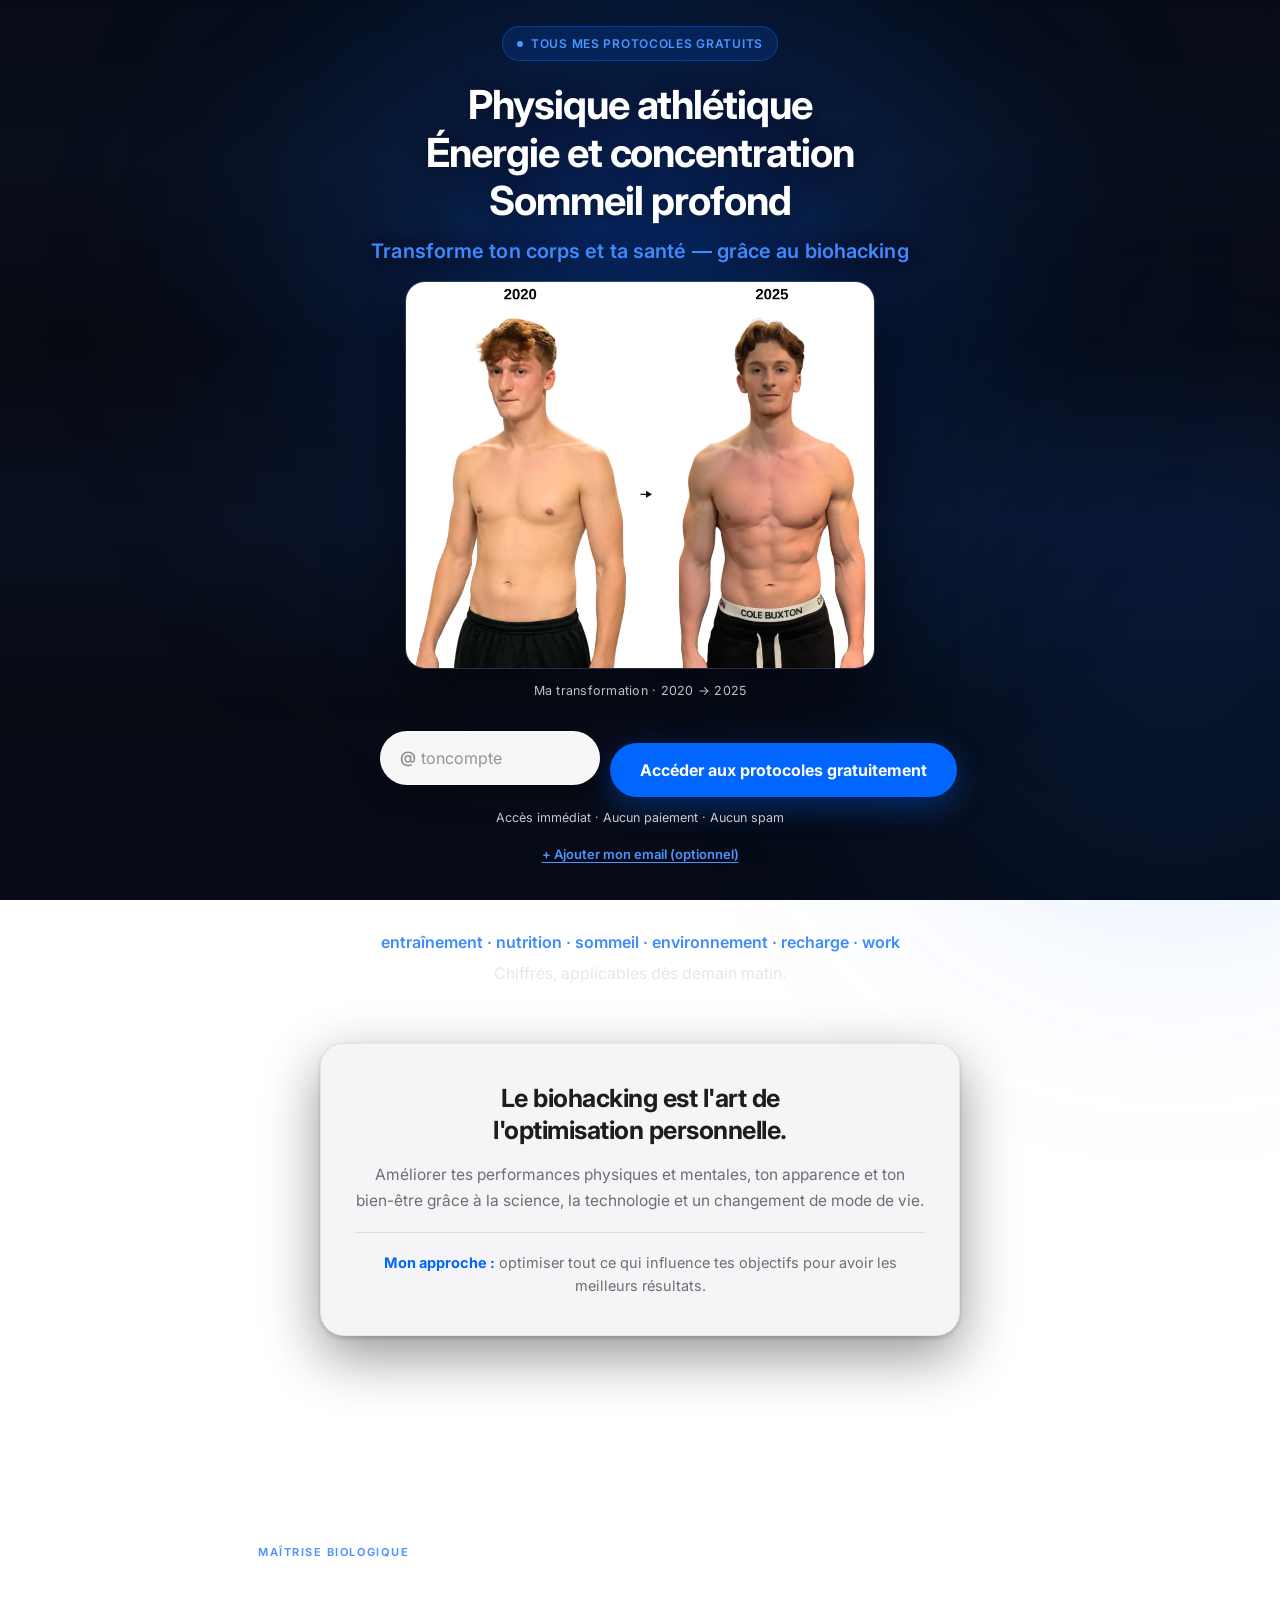
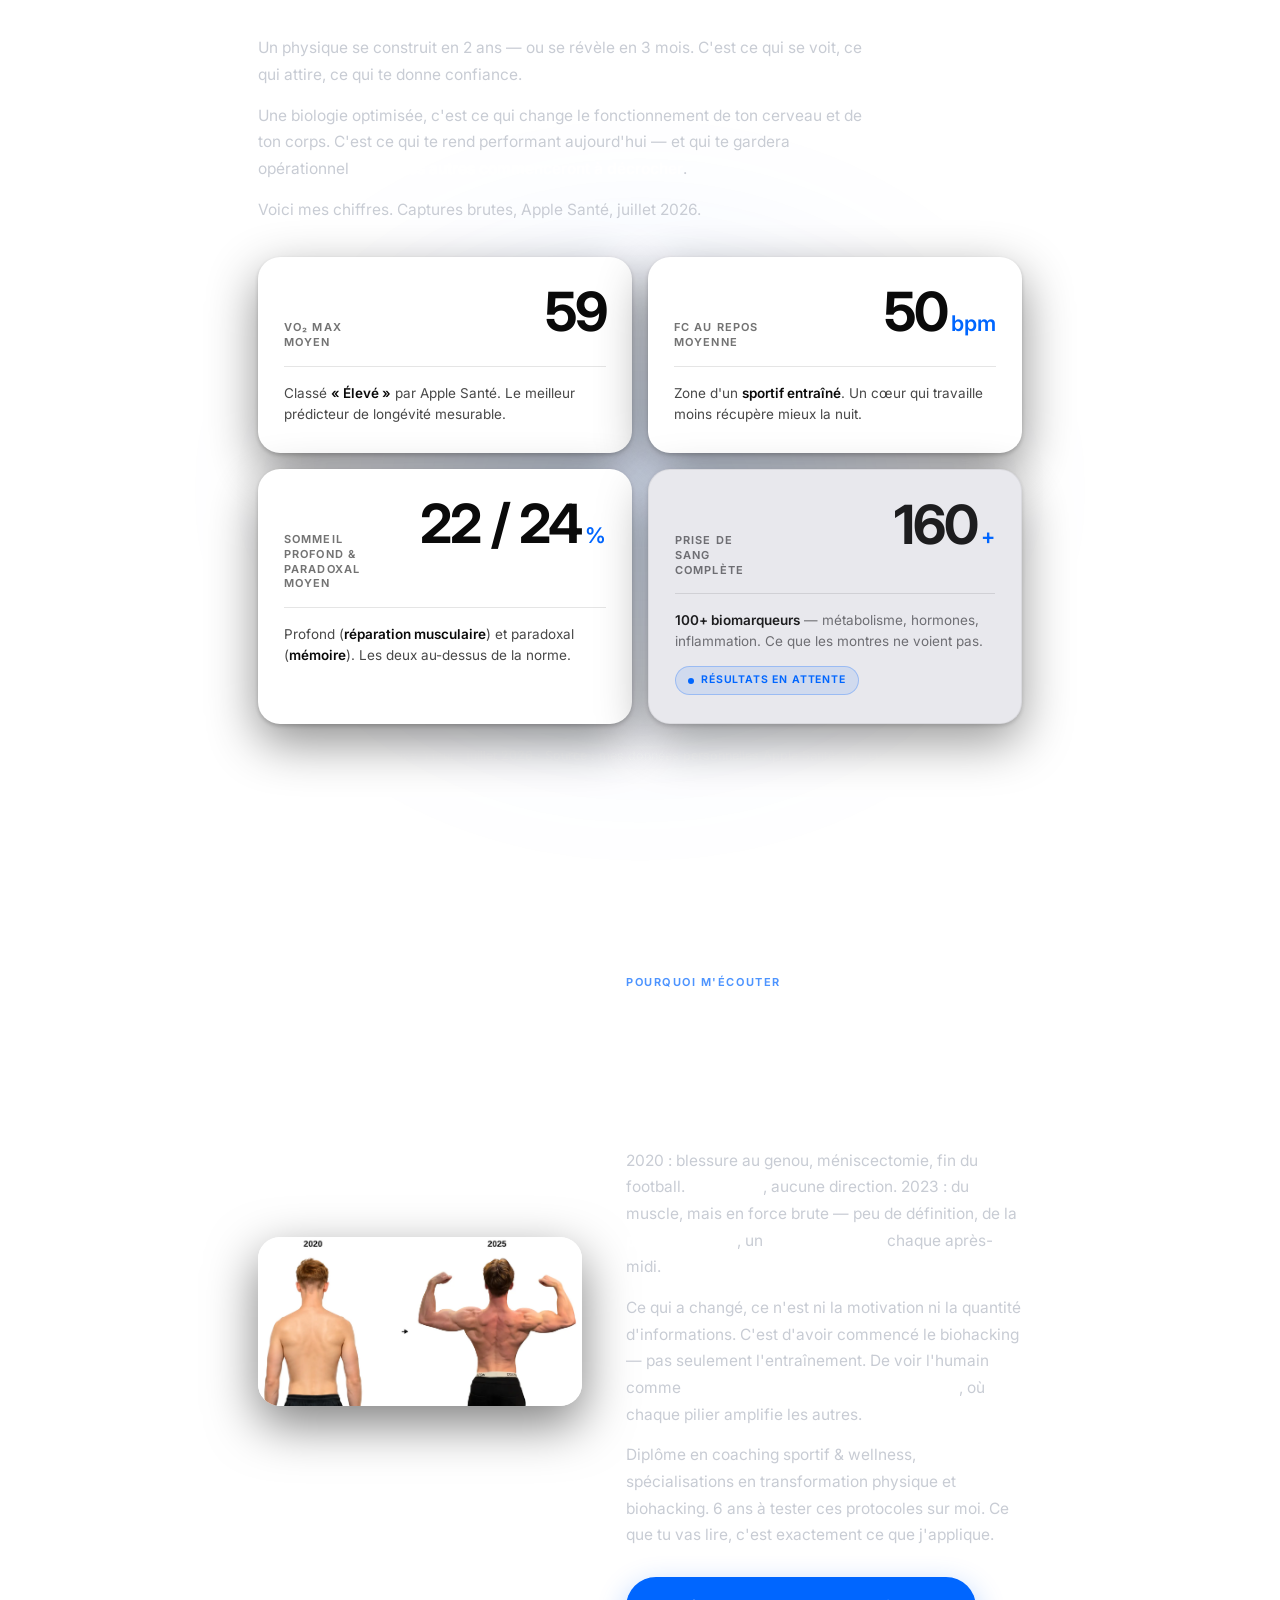
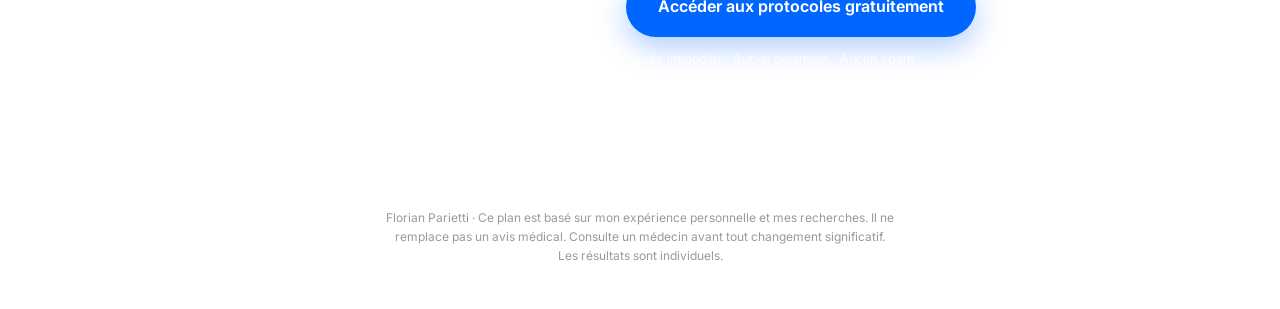
==== commit 57dee6f2: "Add files via upload" ====
--- a/index.html
+++ b/index.html
@@ -20,7 +20,7 @@
   <div class="wrap" style="position:relative;z-index:1">
     <div class="hero-center">
 
-      <div class="hero-eyebrow">Plan complet gratuit — spécifique aux 20-45 ans</div>
+      <div class="hero-eyebrow">Tous mes protocoles gratuits</div>
 
       <h1><span class="b">Physique athlétique</span><span class="b">Énergie et concentration</span><span class="b">Sommeil profond</span>
         <span class="h1-sub">Transforme ton corps et ta santé — grâce au biohacking</span>
@@ -38,8 +38,25 @@
         <figcaption>Ma transformation · 2020 → 2025</figcaption>
       </figure>
 
-      <a href="#gate" class="cta-main">Recevoir le plan gratuitement</a>
-      <p class="cta-micro">Accès immédiat · Aucun paiement · Aucun spam</p>
+      <form id="access-form" class="hero-form" novalidate>
+        <div class="hf-row">
+          <div class="fi-at">
+            <span class="at">@</span>
+            <input class="fi" type="text" id="insta" name="insta" autocomplete="off"
+                   placeholder="toncompte" spellcheck="false" autocapitalize="off"
+                   aria-label="Ton compte Instagram">
+          </div>
+          <button type="submit" class="sbtn">Accéder aux protocoles gratuitement</button>
+        </div>
+        <p class="err" id="err">Renseigne ton compte Instagram.</p>
+        <p class="cta-micro">Accès immédiat · Aucun paiement · Aucun spam</p>
+        <button type="button" class="hf-more" id="hfMore">+ Ajouter mon email (optionnel)</button>
+        <div class="hf-email" id="hfEmail" hidden>
+          <input class="fi" type="email" id="email" name="email" autocomplete="email"
+                 placeholder="ton@email.com" aria-label="Ton adresse email">
+          <p class="fh">Pour recevoir gratuitement les prochaines ressources.</p>
+        </div>
+      </form>
 
       <p class="hero-sub">
         <strong>6 ans d'expérimentation et d'ajustement :</strong>
@@ -137,39 +154,7 @@
 </section>
 
 
-<!-- ══════════ FORMULAIRE ══════════ -->
-<section class="s2 rv" id="gate">
-  <div class="wrap">
-
-    <div class="form-wrap">
-      <div class="g-ti">Accède au plan complet</div>
-      <p class="g-su">Le plan s'ouvre immédiatement après.</p>
-
-      <form id="access-form" novalidate>
-        <div class="fg">
-          <label class="fl" for="insta">Instagram</label>
-          <div class="fi-at">
-            <span class="at">@</span>
-            <input class="fi" type="text" id="insta" name="insta" autocomplete="off"
-                   placeholder="toncompte" spellcheck="false" autocapitalize="off">
-          </div>
-          <p class="fh">Pour recevoir ton point de départ personnalisé : par quel pilier commencer.</p>
-        </div>
-
-        <div class="fg">
-          <label class="fl" for="email">Adresse email <span class="opt">optionnel</span></label>
-          <input class="fi" type="email" id="email" name="email" autocomplete="email" placeholder="ton@email.com">
-          <p class="fh">Pour recevoir gratuitement les prochaines ressources.</p>
-        </div>
-
-        <p class="err" id="err">Renseigne ton compte Instagram.</p>
-
-        <button type="submit" class="sbtn">Recevoir le plan gratuitement</button>
-        <p class="fn">Accès immédiat · Aucun spam · Aucune newsletter</p>
-      </form>
-    </div>
-  </div>
-</section>
+
 
 
 <!-- ══════════ QUI JE SUIS ══════════ -->
@@ -206,7 +191,7 @@
         </div>
 
         <div class="story-cta">
-          <a href="#gate" class="cta-main">Recevoir le plan gratuitement</a>
+          <a href="#s-hero" class="cta-main">Accéder aux protocoles gratuitement</a>
           <p class="cta-micro">Accès immédiat · Aucun paiement · Aucun spam</p>
         </div>
       </div>
@@ -233,7 +218,8 @@
   e.preventDefault();
 
   const insta = document.getElementById('insta').value.trim().replace(/^@+/, '');
-  const email = document.getElementById('email').value.trim();
+  const emailEl = document.getElementById('email');
+  const email = emailEl ? emailEl.value.trim() : '';
   const err   = document.getElementById('err');
 
   const okInsta = /^[A-Za-z0-9._]{1,30}$/.test(insta);
@@ -277,6 +263,15 @@
   document.cookie = 'plan_ok=1;max-age=' + (365 * 86400) + ';path=/';
   setTimeout(function () { window.location.href = 'merci.html'; }, 700);
 });
+
+(function(){
+  var b=document.getElementById('hfMore'), box=document.getElementById('hfEmail');
+  if(!b||!box) return;
+  b.addEventListener('click',function(){
+    box.hidden=false; b.style.display='none';
+    var i=document.getElementById('email'); if(i) i.focus();
+  });
+})();
 </script>
 
 
--- a/styles.css
+++ b/styles.css
@@ -1281,3 +1281,38 @@
 .fl .opt{font-size:11px;font-weight:600;letter-spacing:.04em;text-transform:uppercase;
   color:rgba(0,0,0,.38);margin-left:7px}
 .fh{margin-top:7px;font-size:12.5px;line-height:1.5;color:rgba(0,0,0,.5)}
+
+/* ═══════════════════════════════════════════════
+   FORMULAIRE DANS LE HERO (conversion immédiate)
+   ═══════════════════════════════════════════════ */
+.hero-form{max-width:520px;margin:0 auto}
+.hf-row{display:flex;gap:10px;flex-direction:column}
+.hero-form .fi-at{flex:1}
+.hero-form .fi{width:100%;background:rgba(255,255,255,.97);border:1.5px solid rgba(255,255,255,.22);
+  border-radius:100px;padding:16px 20px 16px 40px;font-size:16px;color:#1d1d1f;
+  font-family:var(--font);box-shadow:0 8px 26px rgba(0,0,0,.28)}
+.hero-form .fi::placeholder{color:rgba(0,0,0,.4)}
+.hero-form .fi:focus{outline:0;border-color:var(--blue);box-shadow:0 0 0 4px rgba(0,102,255,.28)}
+.hero-form .fi-at .at{left:20px;color:rgba(0,0,0,.42);font-size:16px}
+.hero-form .sbtn{width:100%;background:var(--blue);color:#fff;border:0;border-radius:100px;
+  padding:17px 26px;font-size:16px;font-weight:700;font-family:var(--font);cursor:pointer;
+  box-shadow:0 10px 30px rgba(0,102,255,.36);transition:transform .18s ease,background .18s ease}
+.hero-form .sbtn:hover{background:var(--blue2);transform:translateY(-1px)}
+.hero-form .sbtn:disabled{opacity:.7;transform:none}
+.hero-form .err{display:none;margin-top:10px;font-size:13px;color:#ff8080;font-weight:600}
+.hero-form .cta-micro{margin-top:11px}
+.hf-more{display:inline-block;margin-top:14px;background:none;border:0;cursor:pointer;
+  font-family:var(--font);font-size:13px;font-weight:600;color:#4d94ff;
+  text-decoration:underline;text-underline-offset:3px;padding:4px}
+.hf-more:hover{color:#7db0ff}
+.hf-email{margin-top:12px}
+.hf-email .fi{padding-left:20px}
+.hero-form .fh{margin-top:7px;font-size:12.5px;color:rgba(255,255,255,.6);text-align:center}
+@media(min-width:620px){
+  .hf-row{flex-direction:row;align-items:stretch}
+  .hero-form .sbtn{width:auto;white-space:nowrap;padding:17px 30px}
+}
+@media(min-width:620px){
+  .hero-form .fi-at{flex:1 1 auto;min-width:220px}
+  .hero-form .sbtn{flex:0 0 auto}
+}
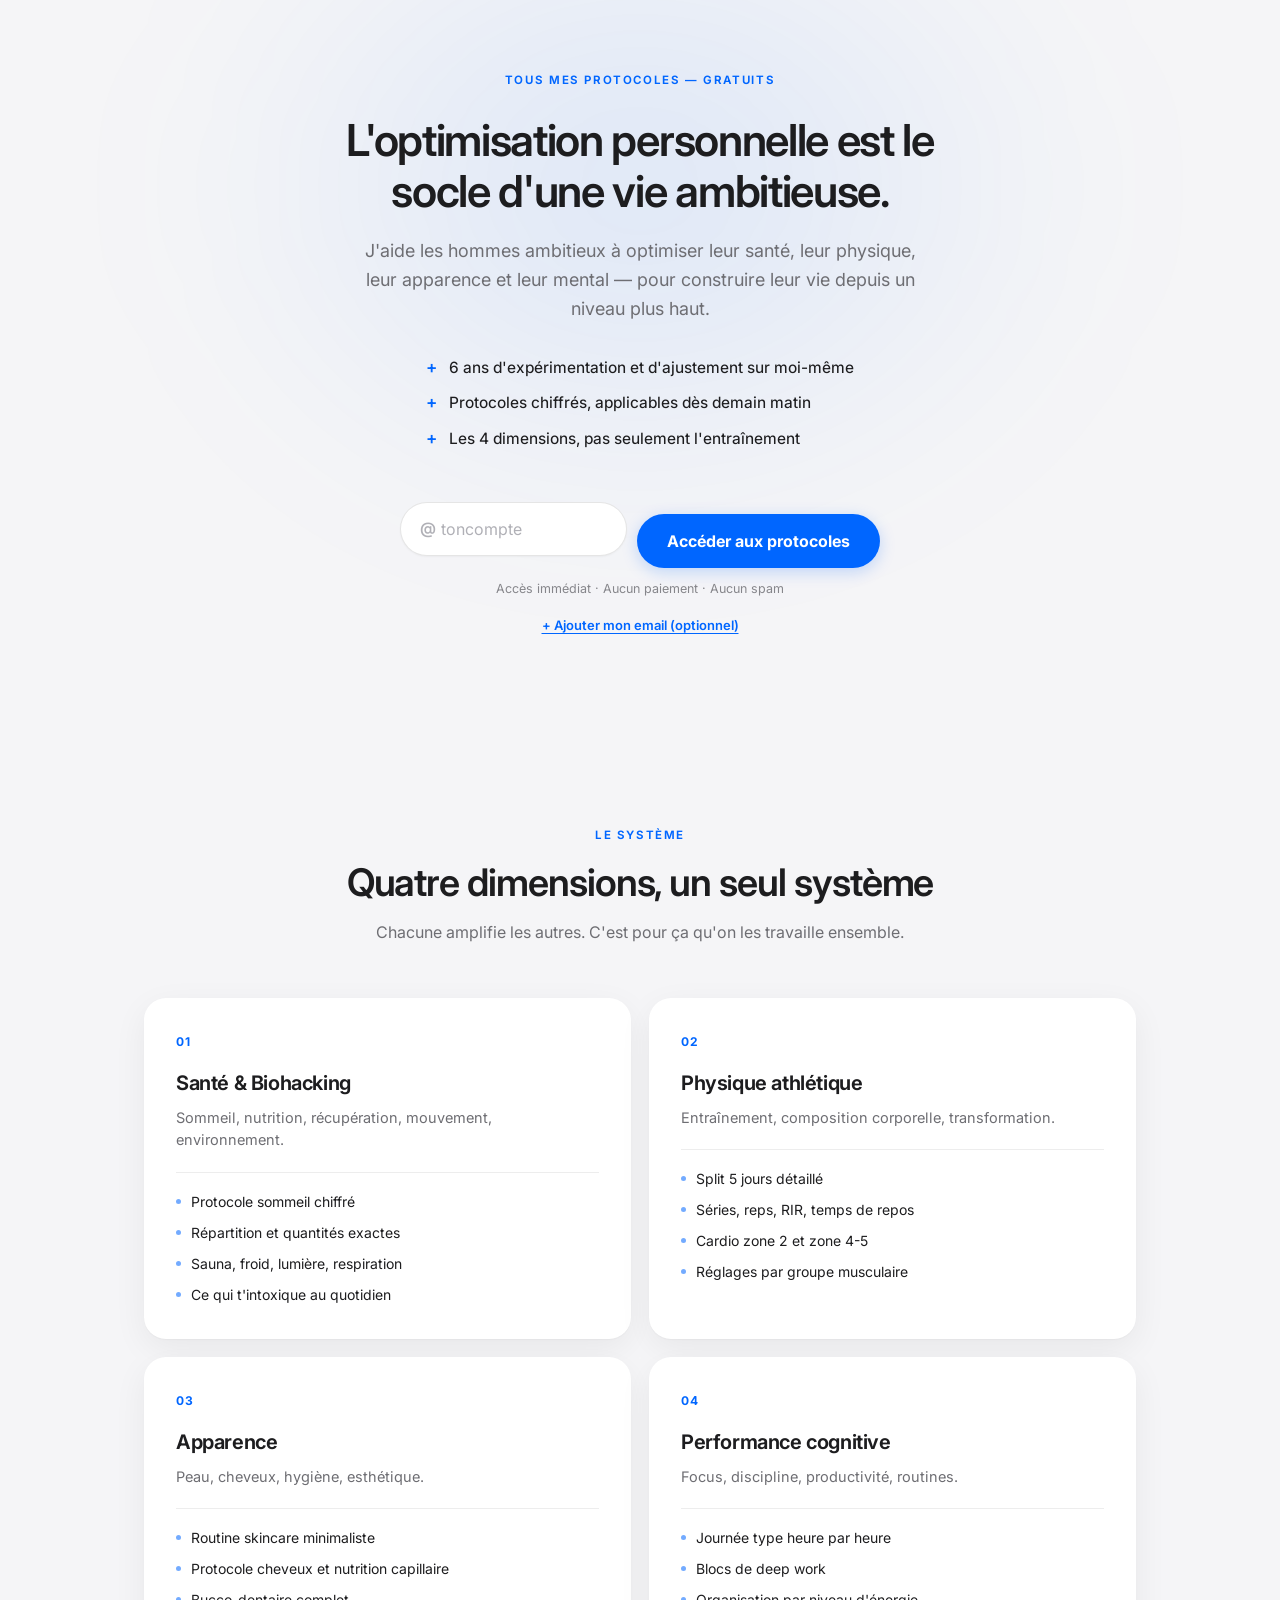
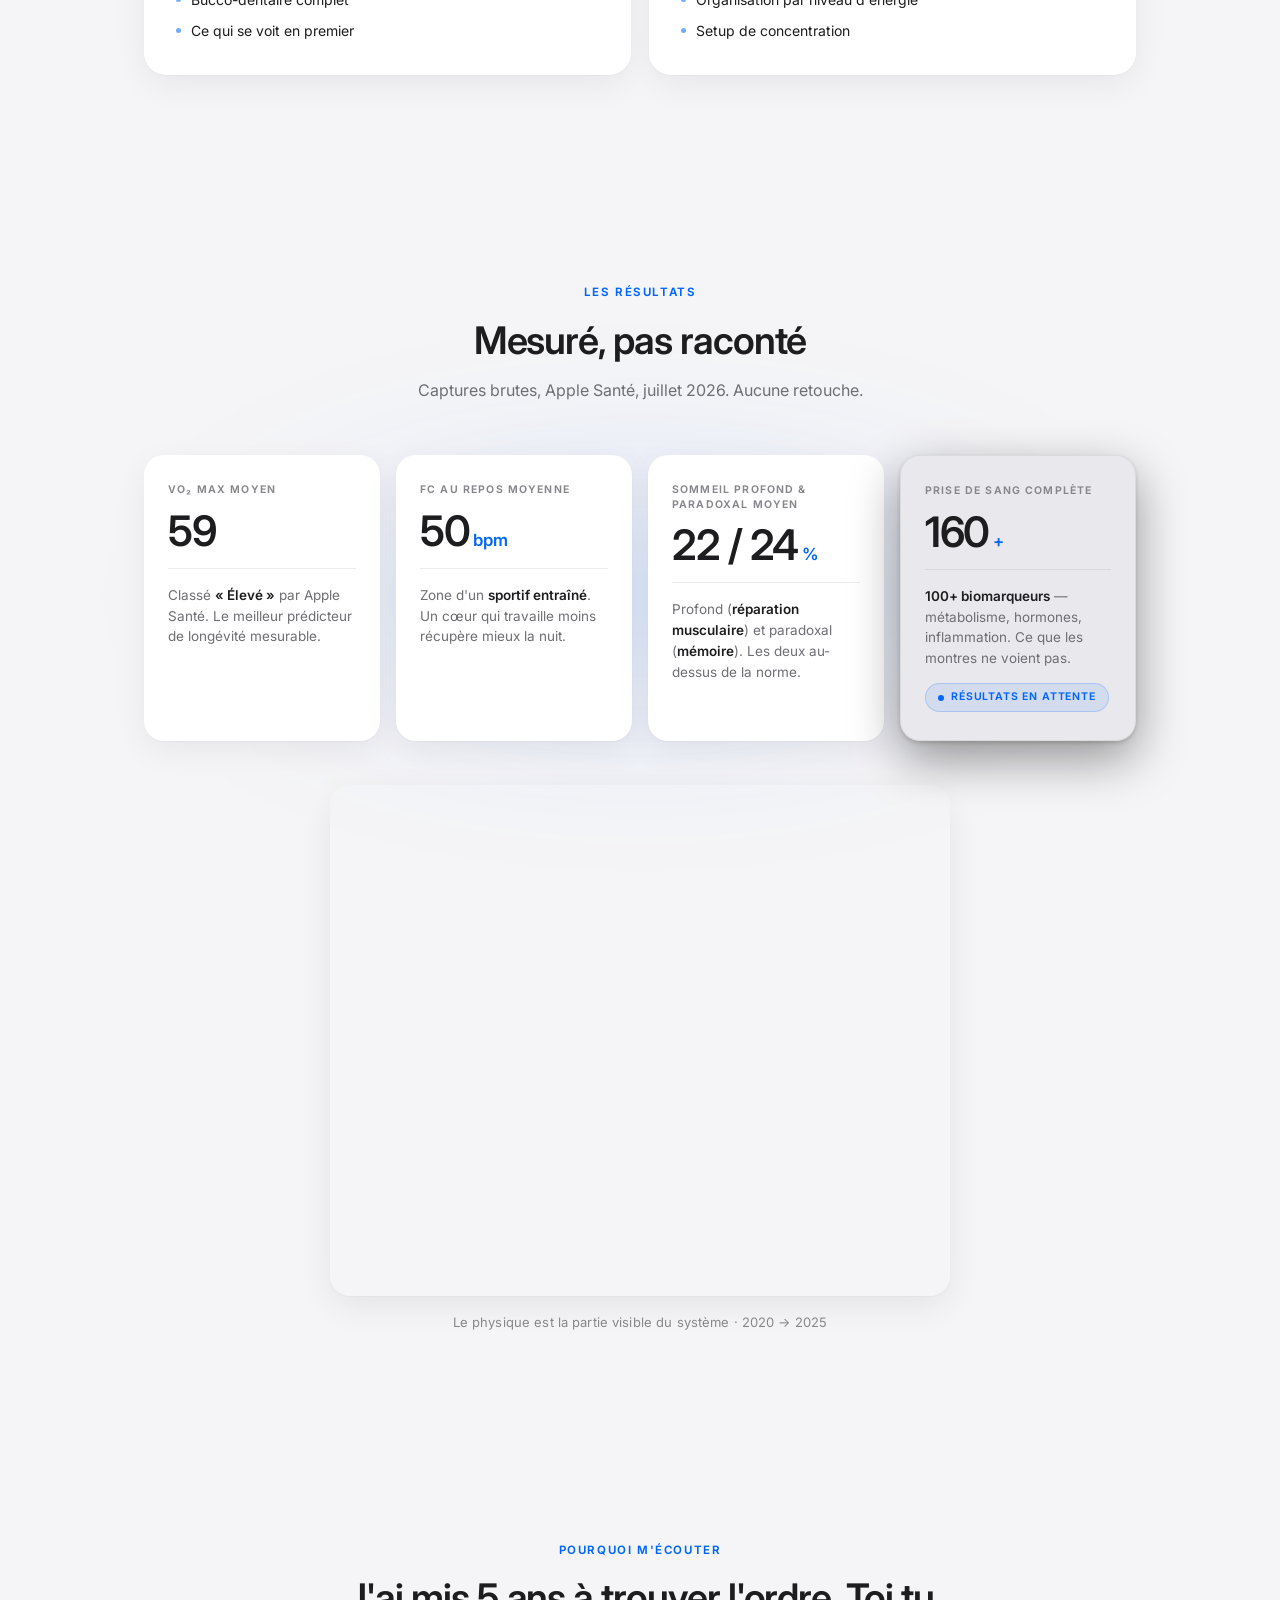
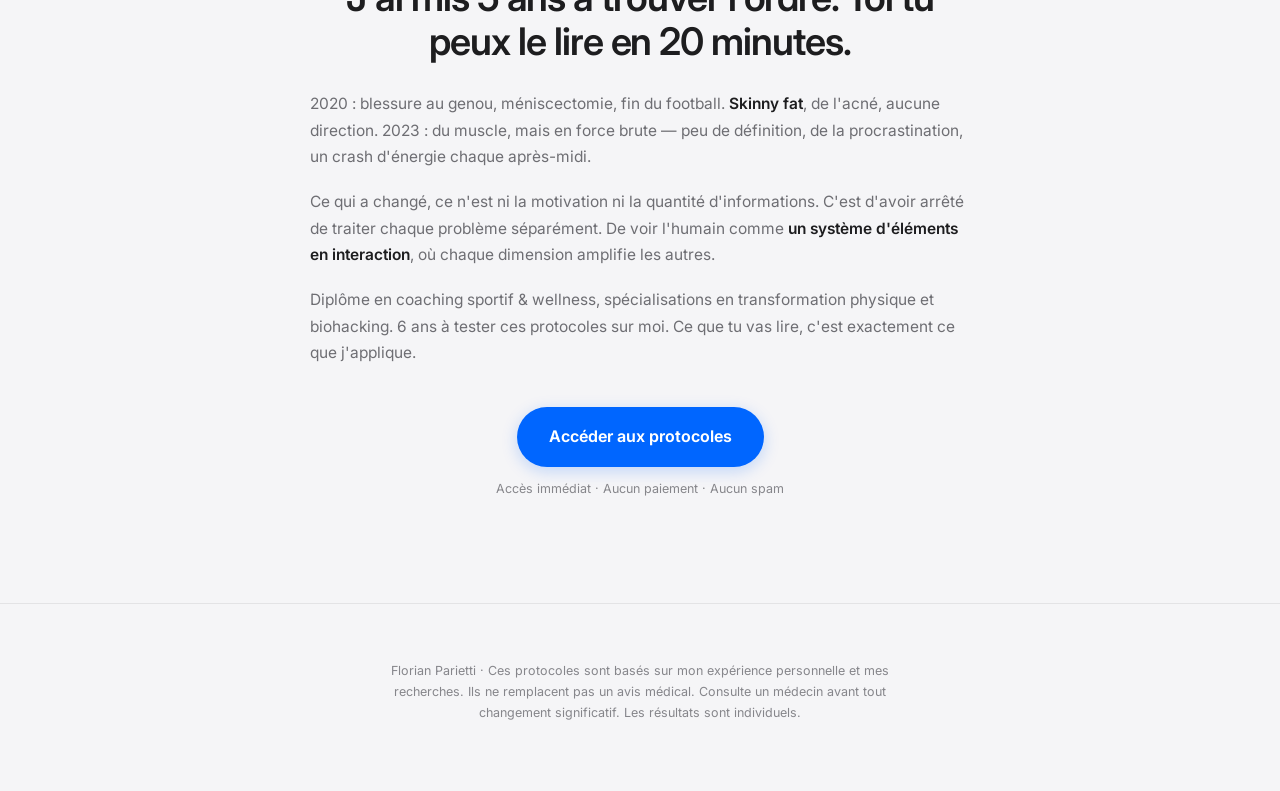
==== commit 7b32ea26: "Add files via upload" ====
--- a/index.html
+++ b/index.html
@@ -3,8 +3,8 @@
 <head>
 <meta charset="UTF-8">
 <meta name="viewport" content="width=device-width, initial-scale=1.0">
-<title>Plan gratuit — Physique musclé et sec, énergie stable | Florian Parietti</title>
-<meta name="description" content="Mon système de biohacking complet : entraînement, nutrition, sommeil, environnement, recharge, work. Gratuit, accès immédiat. Hommes 20-35 ans.">
+<title>Optimisation personnelle — Protocoles gratuits | Florian Parietti</title>
+<meta name="description" content="Tous mes protocoles d'optimisation personnelle : santé, physique, apparence, mental. 6 ans d'expérimentation. Gratuit, accès immédiat.">
 <link rel="preconnect" href="https://fonts.googleapis.com">
 <link rel="preconnect" href="https://fonts.gstatic.com" crossorigin>
 <link href="https://fonts.googleapis.com/css2?family=Inter:ital,wght@0,300;0,400;0,500;0,600;0,700;1,400&display=swap" rel="stylesheet">
@@ -12,31 +12,27 @@
 <link rel="preload" as="image" href="img/hero-face-m.webp" media="(max-width:700px)">
 <link rel="preload" as="image" href="img/hero-face.webp" media="(min-width:701px)">
 </head>
-<body>
+<body class="pure">
 
 <!-- ══════════ HERO ══════════ -->
-<section class="hero hero-v2" id="s-hero">
-  <div class="hero-glow"></div>
-  <div class="wrap" style="position:relative;z-index:1">
-    <div class="hero-center">
-
-      <div class="hero-eyebrow">Tous mes protocoles gratuits</div>
-
-      <h1><span class="b">Physique athlétique</span><span class="b">Énergie et concentration</span><span class="b">Sommeil profond</span>
-        <span class="h1-sub">Transforme ton corps et ta santé — grâce au biohacking</span>
-      </h1>
-
-      <figure class="hero-wide">
-        <picture>
-          <source media="(max-width:700px)" type="image/webp" srcset="img/hero-face-m.webp">
-          <source media="(max-width:700px)" type="image/jpeg" srcset="img/hero-face-m.jpg">
-          <source type="image/webp" srcset="img/hero-face.webp">
-          <img src="img/hero-face.jpg"
-               alt="Transformation physique de Florian Parietti entre 2020 et 2025, vue de face"
-               width="1836" height="1512" fetchpriority="high" decoding="async">
-        </picture>
-        <figcaption>Ma transformation · 2020 → 2025</figcaption>
-      </figure>
+<section class="pure-hero" id="s-hero">
+  <div class="wrap">
+    <div class="ph-inner">
+
+      <div class="ph-eyebrow">Tous mes protocoles — gratuits</div>
+
+      <h1 class="ph-h1">L'optimisation personnelle est le socle d'une vie ambitieuse.</h1>
+
+      <p class="ph-sub">
+        J'aide les hommes ambitieux à optimiser leur santé, leur physique, leur apparence
+        et leur mental — pour construire leur vie depuis un niveau plus haut.
+      </p>
+
+      <ul class="ph-list">
+        <li>6 ans d'expérimentation et d'ajustement sur moi-même</li>
+        <li>Protocoles chiffrés, applicables dès demain matin</li>
+        <li>Les 4 dimensions, pas seulement l'entraînement</li>
+      </ul>
 
       <form id="access-form" class="hero-form" novalidate>
         <div class="hf-row">
@@ -46,7 +42,7 @@
                    placeholder="toncompte" spellcheck="false" autocapitalize="off"
                    aria-label="Ton compte Instagram">
           </div>
-          <button type="submit" class="sbtn">Accéder aux protocoles gratuitement</button>
+          <button type="submit" class="sbtn">Accéder aux protocoles</button>
         </div>
         <p class="err" id="err">Renseigne ton compte Instagram.</p>
         <p class="cta-micro">Accès immédiat · Aucun paiement · Aucun spam</p>
@@ -58,60 +54,89 @@
         </div>
       </form>
 
-      <p class="hero-sub">
-        <strong>6 ans d'expérimentation et d'ajustement :</strong>
-        <span class="hero-pillars">entraînement · nutrition · sommeil · environnement · recharge · work</span>
-        Chiffrés, applicables dès demain matin.
-      </p>
-
-
-    </div>
-  </div>
-</section>
-
-
-<!-- ══════════ DÉFINITION DU BIOHACKING ══════════ -->
-<section class="s2 s2-def rv">
-  <div class="wrap">
-    <div class="def-box">
-      <h2 class="def-ti">Le biohacking est l'art de l'optimisation personnelle.</h2>
-      <p class="def-main">Améliorer tes performances physiques et mentales, ton apparence
-        et ton bien-être grâce à la science, la technologie et un changement de mode de vie.</p>
-      <p class="def-sub"><strong>Mon approche :</strong> optimiser tout ce qui influence
-        tes objectifs pour avoir les meilleurs résultats.</p>
-    </div>
-  </div>
-</section>
-
-
-<!-- ══════════ MÉTRIQUES SANTÉ ══════════ -->
-<section class="s2 rv">
-  <div class="wrap">
-    <div class="s2-ey">Maîtrise biologique</div>
-    <h2 class="s2-ti">Arrête de subir. Pilote.</h2>
-    <div class="s2-tx">
-      <p>
-        Un physique se construit en 2 ans — ou se révèle en 3 mois. C'est ce qui se voit,
-        ce qui attire, ce qui te donne confiance.
-      </p>
-      <p>
-        Une biologie optimisée, c'est ce qui change le fonctionnement de ton cerveau et de ton corps.
-        C'est ce qui te rend performant aujourd'hui — et qui te gardera opérationnel
-        <strong>quand les autres commenceront à décrocher</strong>.
-      </p>
-      <p>Voici mes chiffres. Captures brutes, Apple Santé, juillet 2026.</p>
+    </div>
+  </div>
+</section>
+
+
+<!-- ══════════ LES 4 DIMENSIONS ══════════ -->
+<section class="pure-sec rv" id="s-pillars">
+  <div class="wrap">
+    <div class="ps-head">
+      <div class="ps-ey">Le système</div>
+      <h2 class="ps-ti">Quatre dimensions, un seul système</h2>
+      <p class="ps-de">Chacune amplifie les autres. C'est pour ça qu'on les travaille ensemble.</p>
+    </div>
+
+    <div class="pgrid">
+      <article class="pcard">
+        <div class="pc-n">01</div>
+        <h3>Santé &amp; Biohacking</h3>
+        <p>Sommeil, nutrition, récupération, mouvement, environnement.</p>
+        <ul>
+          <li>Protocole sommeil chiffré</li>
+          <li>Répartition et quantités exactes</li>
+          <li>Sauna, froid, lumière, respiration</li>
+          <li>Ce qui t'intoxique au quotidien</li>
+        </ul>
+      </article>
+
+      <article class="pcard">
+        <div class="pc-n">02</div>
+        <h3>Physique athlétique</h3>
+        <p>Entraînement, composition corporelle, transformation.</p>
+        <ul>
+          <li>Split 5 jours détaillé</li>
+          <li>Séries, reps, RIR, temps de repos</li>
+          <li>Cardio zone 2 et zone 4-5</li>
+          <li>Réglages par groupe musculaire</li>
+        </ul>
+      </article>
+
+      <article class="pcard">
+        <div class="pc-n">03</div>
+        <h3>Apparence</h3>
+        <p>Peau, cheveux, hygiène, esthétique.</p>
+        <ul>
+          <li>Routine skincare minimaliste</li>
+          <li>Protocole cheveux et nutrition capillaire</li>
+          <li>Bucco-dentaire complet</li>
+          <li>Ce qui se voit en premier</li>
+        </ul>
+      </article>
+
+      <article class="pcard">
+        <div class="pc-n">04</div>
+        <h3>Performance cognitive</h3>
+        <p>Focus, discipline, productivité, routines.</p>
+        <ul>
+          <li>Journée type heure par heure</li>
+          <li>Blocs de deep work</li>
+          <li>Organisation par niveau d'énergie</li>
+          <li>Setup de concentration</li>
+        </ul>
+      </article>
+    </div>
+  </div>
+</section>
+
+
+<!-- ══════════ LES PREUVES ══════════ -->
+<section class="pure-sec rv" id="s-proof">
+  <div class="wrap">
+    <div class="ps-head">
+      <div class="ps-ey">Les résultats</div>
+      <h2 class="ps-ti">Mesuré, pas raconté</h2>
+      <p class="ps-de">Captures brutes, Apple Santé, juillet 2026. Aucune retouche.</p>
     </div>
 
     <div class="metrics stagger">
-
       <div class="metric">
         <div class="metric-top">
           <div class="metric-lbl">VO₂ max moyen</div>
           <div class="metric-n">59</div>
         </div>
-        <p class="metric-ctx">
-          Classé <b>« Élevé »</b> par Apple Santé. Le meilleur prédicteur de longévité mesurable.
-        </p>
+        <p class="metric-ctx">Classé <b>« Élevé »</b> par Apple Santé. Le meilleur prédicteur de longévité mesurable.</p>
       </div>
 
       <div class="metric">
@@ -119,9 +144,7 @@
           <div class="metric-lbl">FC au repos moyenne</div>
           <div class="metric-n">50<span>bpm</span></div>
         </div>
-        <p class="metric-ctx">
-          Zone d'un <b>sportif entraîné</b>. Un cœur qui travaille moins récupère mieux la nuit.
-        </p>
+        <p class="metric-ctx">Zone d'un <b>sportif entraîné</b>. Un cœur qui travaille moins récupère mieux la nuit.</p>
       </div>
 
       <div class="metric">
@@ -129,10 +152,7 @@
           <div class="metric-lbl">Sommeil profond &amp; paradoxal moyen</div>
           <div class="metric-n">22 / 24<span>%</span></div>
         </div>
-        <p class="metric-ctx">
-          Profond (<b>réparation musculaire</b>) et paradoxal (<b>mémoire</b>).
-          Les deux au-dessus de la norme.
-        </p>
+        <p class="metric-ctx">Profond (<b>réparation musculaire</b>) et paradoxal (<b>mémoire</b>). Les deux au-dessus de la norme.</p>
       </div>
 
       <div class="metric metric-pending">
@@ -140,73 +160,53 @@
           <div class="metric-lbl">Prise de sang complète</div>
           <div class="metric-n">160<span>+</span></div>
         </div>
-        <p class="metric-ctx">
-          <b>100+ biomarqueurs</b> — métabolisme, hormones, inflammation.
-          Ce que les montres ne voient pas.
-        </p>
+        <p class="metric-ctx"><b>100+ biomarqueurs</b> — métabolisme, hormones, inflammation. Ce que les montres ne voient pas.</p>
         <div class="metric-tag">Résultats en attente</div>
       </div>
-
-    </div>
-
-    <p class="metric-src">Dernière mise à jour : juillet 2026 · Source : mes données personnelles Apple Santé · aucune retouche</p>
-  </div>
-</section>
-
-
-
-
-
-<!-- ══════════ QUI JE SUIS ══════════ -->
-<section class="s2 rv">
-  <div class="wrap">
-    <div class="story">
+    </div>
+
+    <figure class="proof-photo">
       <picture>
-        <source media="(max-width:700px)" type="image/webp" srcset="img/story-dos-m.webp">
-        <source media="(max-width:700px)" type="image/jpeg" srcset="img/story-dos-m.jpg">
-        <source type="image/webp" srcset="img/story-dos.webp">
-        <img src="img/story-dos.jpg"
-             alt="Transformation physique de Florian Parietti entre 2020 et 2025, vue de dos"
-             width="1450" height="759" loading="lazy" decoding="async">
+        <source media="(max-width:700px)" type="image/webp" srcset="img/hero-face-m.webp">
+        <source media="(max-width:700px)" type="image/jpeg" srcset="img/hero-face-m.jpg">
+        <source type="image/webp" srcset="img/hero-face.webp">
+        <img src="img/hero-face.jpg"
+             alt="Transformation physique de Florian Parietti entre 2020 et 2025"
+             width="1836" height="1512" loading="lazy" decoding="async">
       </picture>
-      <div>
-        <div class="s2-ey">Pourquoi m'écouter</div>
-        <h2 class="s2-ti">J'ai mis 5 ans à trouver l'ordre. Toi tu peux le lire en 20 minutes.</h2>
-        <div class="s2-tx">
-          <p>
-            2020 : blessure au genou, méniscectomie, fin du football. <strong>Skinny fat</strong>,
-            aucune direction. 2023 : du muscle, mais en force brute — peu de définition,
-            de la <strong>procrastination</strong>, un <strong>crash d'énergie</strong> chaque après-midi.
-          </p>
-          <p>
-            Ce qui a changé, ce n'est ni la motivation ni la quantité d'informations. C'est d'avoir
-            commencé le biohacking — pas seulement l'entraînement. De voir l'humain comme
-            <strong>un système d'éléments en interaction</strong>, où chaque pilier amplifie les autres.
-          </p>
-          <p>
-            Diplôme en coaching sportif &amp; wellness, spécialisations en transformation physique
-            et biohacking. 6 ans à tester ces protocoles sur moi. Ce que tu vas lire,
-            c'est exactement ce que j'applique.
-          </p>
-        </div>
-
-        <div class="story-cta">
-          <a href="#s-hero" class="cta-main">Accéder aux protocoles gratuitement</a>
-          <p class="cta-micro">Accès immédiat · Aucun paiement · Aucun spam</p>
-        </div>
-      </div>
-    </div>
-  </div>
-</section>
-
-
-<footer style="padding:34px 0 44px;border-top:1px solid var(--glass-border);text-align:center">
-  <div class="wrap">
-    <p style="font-size:12px;color:var(--gray-mid);line-height:1.6;max-width:64ch;margin:0 auto">
-      Florian Parietti · Ce plan est basé sur mon expérience personnelle et mes recherches.
-      Il ne remplace pas un avis médical. Consulte un médecin avant tout changement significatif.
-      Les résultats sont individuels.
-    </p>
+      <figcaption>Le physique est la partie visible du système · 2020 → 2025</figcaption>
+    </figure>
+  </div>
+</section>
+
+
+<!-- ══════════ POURQUOI M'ÉCOUTER ══════════ -->
+<section class="pure-sec rv" id="s-story">
+  <div class="wrap">
+    <div class="story-pure">
+      <div class="ps-ey">Pourquoi m'écouter</div>
+      <h2 class="ps-ti">J'ai mis 5 ans à trouver l'ordre. Toi tu peux le lire en 20 minutes.</h2>
+
+      <div class="sp-text">
+        <p>2020 : blessure au genou, méniscectomie, fin du football. <strong>Skinny fat</strong>, de l'acné, aucune direction. 2023 : du muscle, mais en force brute — peu de définition, de la procrastination, un crash d'énergie chaque après-midi.</p>
+        <p>Ce qui a changé, ce n'est ni la motivation ni la quantité d'informations. C'est d'avoir arrêté de traiter chaque problème séparément. De voir l'humain comme <strong>un système d'éléments en interaction</strong>, où chaque dimension amplifie les autres.</p>
+        <p>Diplôme en coaching sportif &amp; wellness, spécialisations en transformation physique et biohacking. 6 ans à tester ces protocoles sur moi. Ce que tu vas lire, c'est exactement ce que j'applique.</p>
+      </div>
+
+      <div class="sp-cta">
+        <a href="#s-hero" class="cta-main">Accéder aux protocoles</a>
+        <p class="cta-micro">Accès immédiat · Aucun paiement · Aucun spam</p>
+      </div>
+    </div>
+  </div>
+</section>
+
+
+<footer class="pure-foot">
+  <div class="wrap">
+    <p>Florian Parietti · Ces protocoles sont basés sur mon expérience personnelle et mes recherches.
+      Ils ne remplacent pas un avis médical. Consulte un médecin avant tout changement significatif.
+      Les résultats sont individuels.</p>
   </div>
 </footer>
 
@@ -272,16 +272,14 @@
     var i=document.getElementById('email'); if(i) i.focus();
   });
 })();
-</script>
-
-
-<script>
+
 (function(){
   var io=new IntersectionObserver(function(es){
     es.forEach(function(e){ if(e.isIntersecting){ e.target.classList.add('in'); io.unobserve(e.target);} });
-  },{threshold:.12,rootMargin:'0px 0px -60px 0px'});
+  },{threshold:.08,rootMargin:'0px 0px -60px 0px'});
   document.querySelectorAll('.rv,.stagger').forEach(function(el){io.observe(el);});
 })();
 </script>
+
 </body>
 </html>
--- a/styles.css
+++ b/styles.css
@@ -1316,3 +1316,125 @@
   .hero-form .fi-at{flex:1 1 auto;min-width:220px}
   .hero-form .sbtn{flex:0 0 auto}
 }
+
+/* ════════════════════════════════════════════════════════════
+   THÈME PURE — sobre, clair, beaucoup d'air (réf. Immortals)
+   ════════════════════════════════════════════════════════════ */
+body.pure{
+  background:#f5f5f7!important;
+  background-attachment:scroll;
+  color:#1d1d1f;
+  -webkit-font-smoothing:antialiased;
+}
+body.pure::before{
+  width:80vw;height:60vw;max-width:1100px;max-height:800px;
+  top:-22%;left:50%;transform:translateX(-50%);
+  background:radial-gradient(ellipse,rgba(0,102,255,.10) 0%,rgba(0,102,255,0) 66%);
+  filter:blur(90px)}
+body.pure::after{display:none}
+body.pure .wrap{max-width:1040px;margin:0 auto;padding:0 24px}
+
+/* ─── HERO ─────────────────────────────── */
+.pure-hero{padding:66px 0 84px;position:relative;z-index:1}
+.ph-inner{max-width:720px;margin:0 auto;text-align:center}
+.ph-eyebrow{display:inline-block;font-size:11.5px;font-weight:650;letter-spacing:.14em;
+  text-transform:uppercase;color:var(--blue);margin-bottom:26px}
+.ph-h1{font-size:clamp(29px,3.9vw,44px);line-height:1.14;font-weight:600;
+  letter-spacing:-.03em;color:#1d1d1f;margin:0 auto 20px;max-width:22ch}
+.ph-sub{font-size:clamp(15.5px,1.8vw,18px);line-height:1.62;color:#6e6e73;
+  margin:0 auto 32px;max-width:52ch;font-weight:400}
+.ph-list{list-style:none;display:inline-flex;flex-direction:column;gap:12px;
+  margin:0 auto 40px;text-align:left}
+.ph-list li{display:flex;gap:12px;align-items:flex-start;font-size:15.5px;
+  line-height:1.5;color:#1d1d1f;font-weight:450}
+.ph-list li::before{content:'+';color:var(--blue);font-weight:600;font-size:17px;
+  line-height:1.35;flex:0 0 auto}
+
+/* ─── SECTIONS ─────────────────────────── */
+.pure-sec{padding:104px 0;position:relative;z-index:1}
+@media(max-width:740px){.pure-sec{padding:70px 0}}
+.ps-head{max-width:640px;margin:0 auto 52px;text-align:center}
+.ps-ey{font-size:11.5px;font-weight:650;letter-spacing:.14em;text-transform:uppercase;
+  color:var(--blue);margin-bottom:16px}
+.ps-ti{font-size:clamp(25px,3.4vw,38px);line-height:1.16;font-weight:600;
+  letter-spacing:-.028em;color:#1d1d1f;margin:0 0 16px}
+.ps-de{font-size:16px;line-height:1.6;color:#6e6e73;margin:0}
+
+/* ─── 4 PILIERS ────────────────────────── */
+.pgrid{display:grid;grid-template-columns:repeat(2,1fr);gap:18px}
+@media(max-width:760px){.pgrid{grid-template-columns:1fr}}
+.pcard{background:#fff;border-radius:22px;padding:34px 32px;
+  box-shadow:0 1px 2px rgba(0,0,0,.04),0 10px 34px rgba(0,0,0,.06)}
+@media(max-width:600px){.pcard{padding:28px 24px}}
+.pc-n{font-size:12px;font-weight:700;letter-spacing:.1em;color:var(--blue);margin-bottom:16px}
+.pcard h3{font-size:20px;font-weight:650;letter-spacing:-.02em;color:#1d1d1f;margin:0 0 8px}
+.pcard > p{font-size:14.5px;line-height:1.55;color:#6e6e73;margin:0 0 20px}
+.pcard ul{list-style:none;display:flex;flex-direction:column;gap:10px;margin:0;
+  padding-top:18px;border-top:1px solid rgba(0,0,0,.07)}
+.pcard ul li{display:flex;gap:10px;font-size:14px;line-height:1.5;color:#1d1d1f}
+.pcard ul li::before{content:'';flex:0 0 5px;height:5px;margin-top:8px;border-radius:50%;
+  background:var(--blue);opacity:.55}
+
+/* ─── PREUVES ──────────────────────────── */
+body.pure .metrics{grid-template-columns:repeat(4,1fr);gap:16px;margin-top:0}
+@media(max-width:900px){body.pure .metrics{grid-template-columns:repeat(2,1fr)}}
+@media(max-width:560px){body.pure .metrics{grid-template-columns:1fr}}
+body.pure .metric{background:#fff;border:0;border-radius:20px;padding:28px 24px;
+  box-shadow:0 1px 2px rgba(0,0,0,.04),0 10px 34px rgba(0,0,0,.06)}
+body.pure .metric-top{flex-direction:column;align-items:flex-start;gap:12px;
+  padding-bottom:16px;margin-bottom:16px;border-bottom:1px solid rgba(0,0,0,.07)}
+body.pure .metric-lbl{font-size:10.5px;letter-spacing:.11em;color:#86868b;max-width:none}
+body.pure .metric-n{font-size:clamp(34px,3.4vw,42px);font-weight:600;letter-spacing:-.035em;color:#1d1d1f}
+body.pure .metric-n span{color:var(--blue);font-size:.40em;font-weight:600}
+body.pure .metric-ctx{font-size:13.5px;line-height:1.55;color:#6e6e73}
+body.pure .metric-ctx b{color:#1d1d1f;font-weight:600}
+body.pure .metric-pending{background:#ececf0;box-shadow:0 1px 2px rgba(0,0,0,.03)}
+body.pure .metric-tag{margin-top:14px;color:var(--blue);background:rgba(0,102,255,.09);
+  border:1px solid rgba(0,102,255,.20)}
+
+.proof-photo{margin:44px auto 0;max-width:620px;text-align:center}
+.proof-photo img{width:100%;height:auto;display:block;border-radius:20px;
+  box-shadow:0 1px 2px rgba(0,0,0,.04),0 10px 34px rgba(0,0,0,.07)}
+.proof-photo figcaption{margin-top:16px;font-size:13px;color:#86868b;letter-spacing:.01em}
+
+/* ─── HISTOIRE ─────────────────────────── */
+.story-pure{max-width:660px;margin:0 auto;text-align:center}
+.story-pure .ps-ti{margin-bottom:28px}
+.sp-text{text-align:left}
+.sp-text p{font-size:15.5px;line-height:1.72;color:#6e6e73;margin:0 0 18px}
+.sp-text strong{color:#1d1d1f;font-weight:600}
+.sp-cta{margin-top:40px}
+
+/* ─── FORMULAIRE SUR FOND CLAIR ────────── */
+body.pure .hero-form{max-width:480px;margin:0 auto}
+body.pure .hero-form .fi{background:#fff;border:1px solid rgba(0,0,0,.10);color:#1d1d1f;
+  box-shadow:0 1px 2px rgba(0,0,0,.04);font-size:16px}
+body.pure .hero-form .fi::placeholder{color:#b0b0b6}
+body.pure .hero-form .fi:focus{border-color:var(--blue);box-shadow:0 0 0 4px rgba(0,102,255,.14)}
+body.pure .hero-form .fi-at .at{color:#b0b0b6}
+body.pure .hero-form .sbtn{box-shadow:0 4px 16px rgba(0,102,255,.22)}
+body.pure .hero-form .err{color:#d92020}
+body.pure .cta-micro{color:#86868b}
+body.pure .hf-more{color:var(--blue)}
+body.pure .hf-more:hover{color:var(--blue2)}
+body.pure .hero-form .fh{color:#86868b}
+
+/* ─── CTA ──────────────────────────────── */
+body.pure .cta-main{box-shadow:0 4px 16px rgba(0,102,255,.22)}
+
+/* ─── FOOTER ───────────────────────────── */
+.pure-foot{padding:56px 0 68px;border-top:1px solid rgba(0,0,0,.07);position:relative;z-index:1}
+.pure-foot p{font-size:12.5px;line-height:1.7;color:#86868b;max-width:64ch;
+  margin:0 auto;text-align:center}
+
+/* ─── MERCI : alignement thème pure ─── */
+body.merci-light.pure .merci-h1{font-size:clamp(25px,3.6vw,36px);font-weight:600;letter-spacing:-.03em}
+body.merci-light.pure .m-h2{font-weight:600;letter-spacing:-.028em}
+body.merci-light.pure .ps-ey,body.merci-light.pure .s2-ey{font-weight:650;letter-spacing:.14em}
+body.merci-light.pure .def-mini{background:#fff!important;border:0!important;
+  box-shadow:0 1px 2px rgba(0,0,0,.04),0 10px 34px rgba(0,0,0,.06)!important;
+  color:#6e6e73!important;border-radius:20px}
+body.merci-light.pure .def-mini strong{color:#1d1d1f!important;font-weight:600}
+body.merci-light.pure .vid-box{border:0;box-shadow:0 1px 2px rgba(0,0,0,.04),0 10px 34px rgba(0,0,0,.08);
+  border-radius:20px}
+body.merci-light.pure .m-card-light{border-radius:22px}
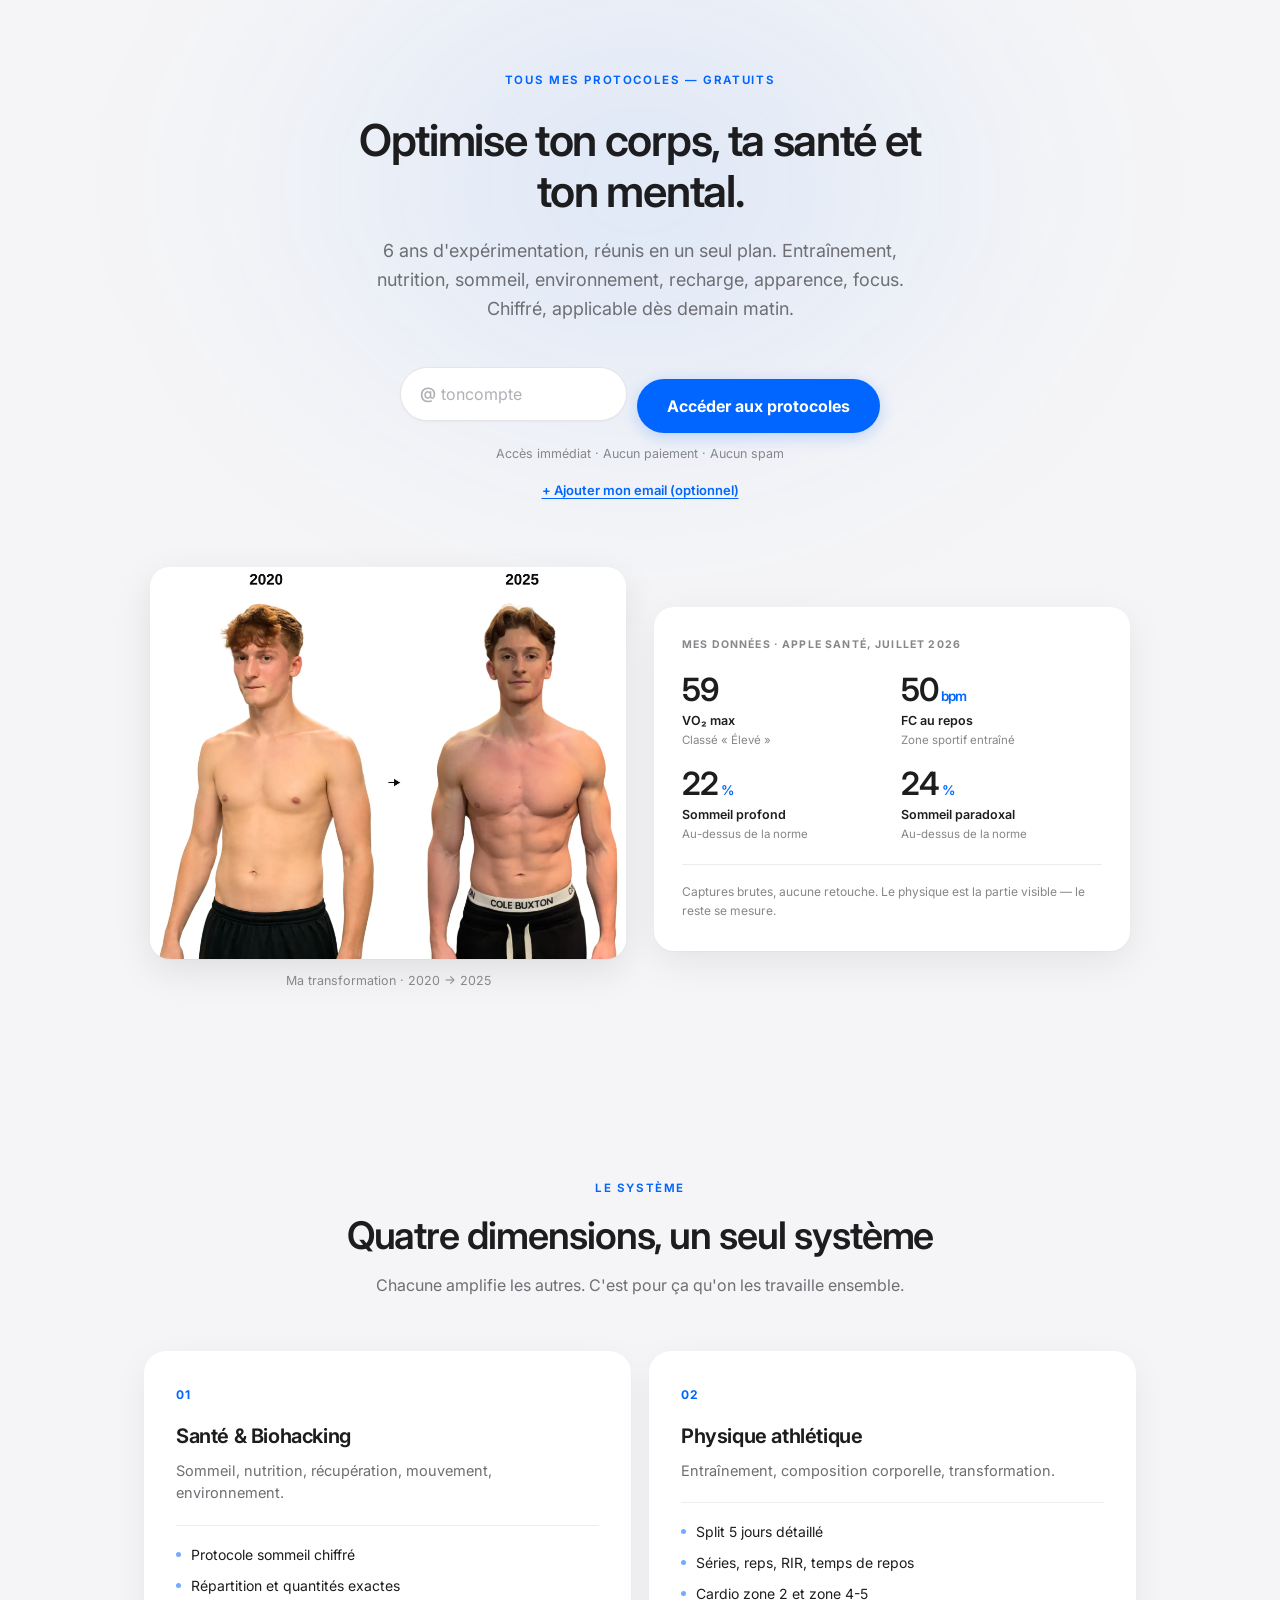
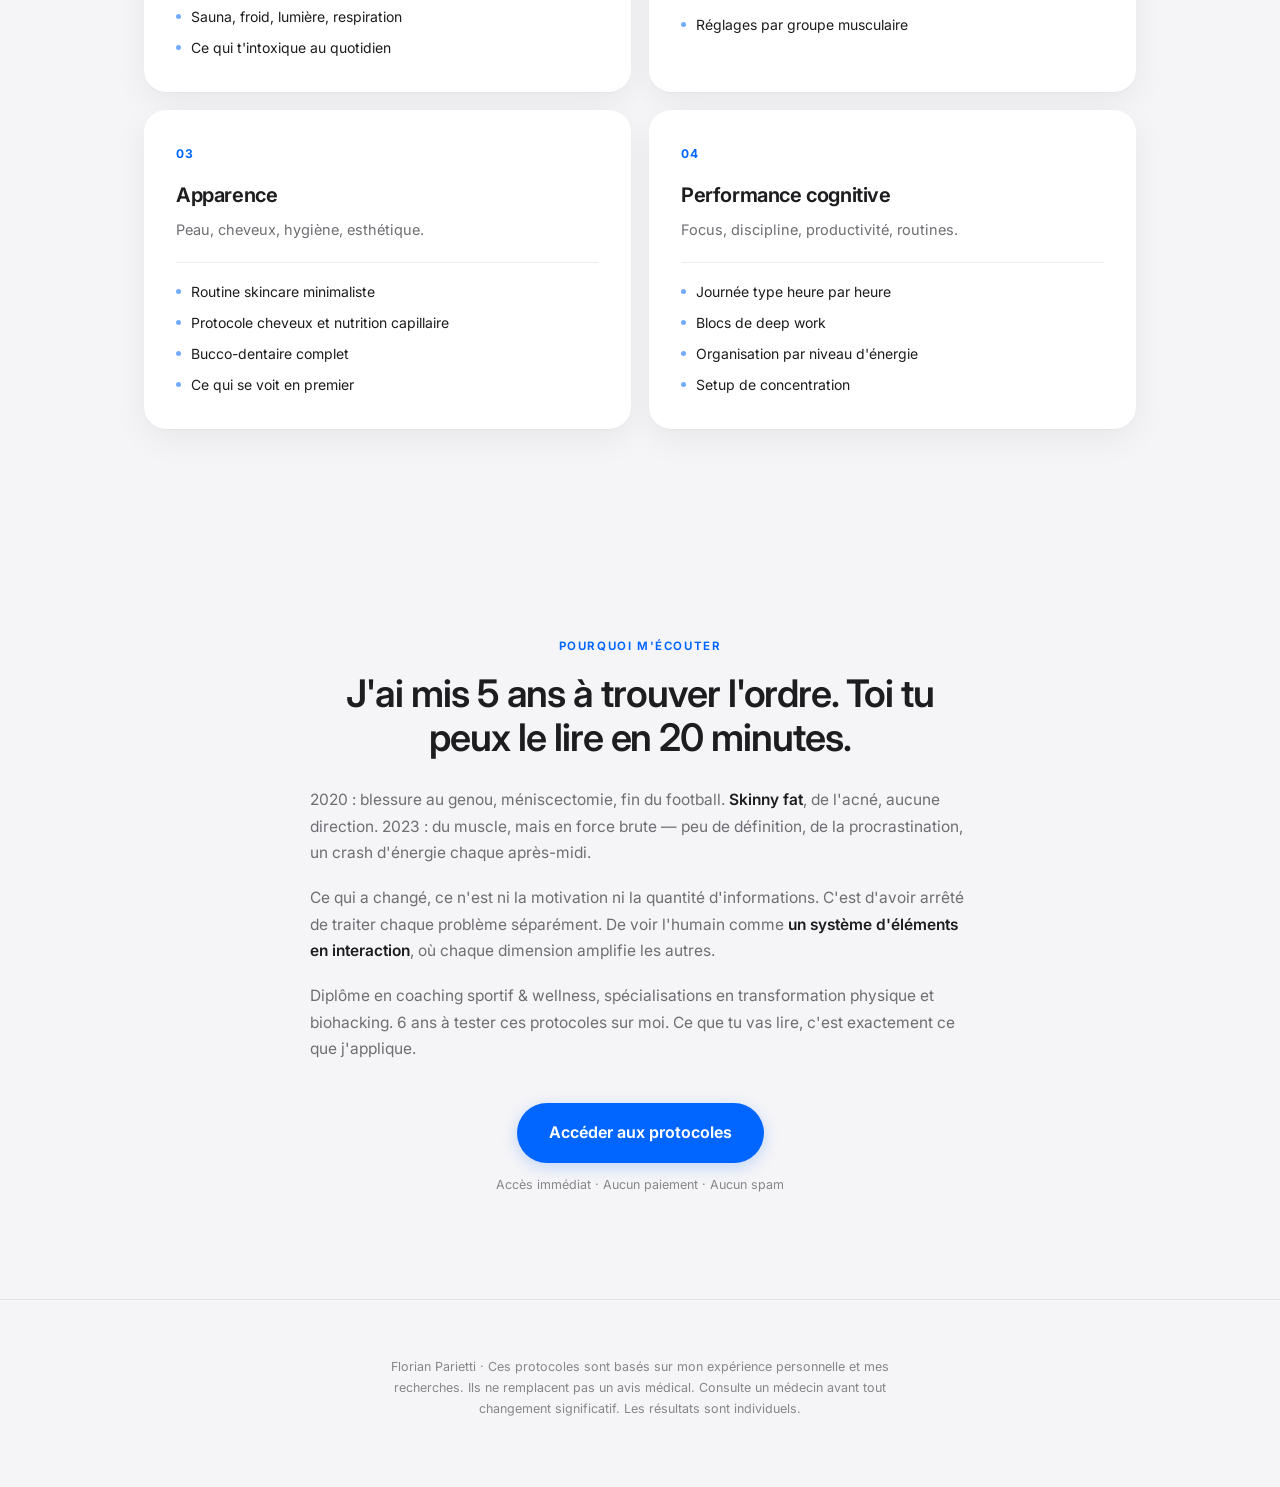
==== commit 71a54b89: "Add files via upload" ====
--- a/index.html
+++ b/index.html
@@ -21,18 +21,13 @@
 
       <div class="ph-eyebrow">Tous mes protocoles — gratuits</div>
 
-      <h1 class="ph-h1">L'optimisation personnelle est le socle d'une vie ambitieuse.</h1>
+      <h1 class="ph-h1">Optimise ton corps, ta santé et ton mental.</h1>
 
       <p class="ph-sub">
-        J'aide les hommes ambitieux à optimiser leur santé, leur physique, leur apparence
-        et leur mental — pour construire leur vie depuis un niveau plus haut.
+        6 ans d'expérimentation, réunis en un seul plan.
+        Entraînement, nutrition, sommeil, environnement, recharge, apparence, focus.
+        Chiffré, applicable dès demain matin.
       </p>
-
-      <ul class="ph-list">
-        <li>6 ans d'expérimentation et d'ajustement sur moi-même</li>
-        <li>Protocoles chiffrés, applicables dès demain matin</li>
-        <li>Les 4 dimensions, pas seulement l'entraînement</li>
-      </ul>
 
       <form id="access-form" class="hero-form" novalidate>
         <div class="hf-row">
@@ -55,6 +50,33 @@
       </form>
 
     </div>
+
+    <!-- PREUVE COMBINÉE : transformation + données -->
+    <div class="proof-strip">
+      <figure class="ps-photo">
+        <picture>
+          <source media="(max-width:700px)" type="image/webp" srcset="img/hero-face-m.webp">
+          <source media="(max-width:700px)" type="image/jpeg" srcset="img/hero-face-m.jpg">
+          <source type="image/webp" srcset="img/hero-face.webp">
+          <img src="img/hero-face.jpg"
+               alt="Transformation physique de Florian Parietti entre 2020 et 2025"
+               width="1836" height="1512" fetchpriority="high" decoding="async">
+        </picture>
+        <figcaption>Ma transformation · 2020 → 2025</figcaption>
+      </figure>
+
+      <div class="ps-data">
+        <div class="psd-ey">Mes données · Apple Santé, juillet 2026</div>
+        <div class="psd-grid">
+          <div class="psd"><div class="psd-n">59</div><div class="psd-l">VO₂ max<span>Classé « Élevé »</span></div></div>
+          <div class="psd"><div class="psd-n">50<em>bpm</em></div><div class="psd-l">FC au repos<span>Zone sportif entraîné</span></div></div>
+          <div class="psd"><div class="psd-n">22<em>%</em></div><div class="psd-l">Sommeil profond<span>Au-dessus de la norme</span></div></div>
+          <div class="psd"><div class="psd-n">24<em>%</em></div><div class="psd-l">Sommeil paradoxal<span>Au-dessus de la norme</span></div></div>
+        </div>
+        <p class="psd-note">Captures brutes, aucune retouche. Le physique est la partie visible — le reste se mesure.</p>
+      </div>
+    </div>
+
   </div>
 </section>
 
@@ -117,65 +139,6 @@
         </ul>
       </article>
     </div>
-  </div>
-</section>
-
-
-<!-- ══════════ LES PREUVES ══════════ -->
-<section class="pure-sec rv" id="s-proof">
-  <div class="wrap">
-    <div class="ps-head">
-      <div class="ps-ey">Les résultats</div>
-      <h2 class="ps-ti">Mesuré, pas raconté</h2>
-      <p class="ps-de">Captures brutes, Apple Santé, juillet 2026. Aucune retouche.</p>
-    </div>
-
-    <div class="metrics stagger">
-      <div class="metric">
-        <div class="metric-top">
-          <div class="metric-lbl">VO₂ max moyen</div>
-          <div class="metric-n">59</div>
-        </div>
-        <p class="metric-ctx">Classé <b>« Élevé »</b> par Apple Santé. Le meilleur prédicteur de longévité mesurable.</p>
-      </div>
-
-      <div class="metric">
-        <div class="metric-top">
-          <div class="metric-lbl">FC au repos moyenne</div>
-          <div class="metric-n">50<span>bpm</span></div>
-        </div>
-        <p class="metric-ctx">Zone d'un <b>sportif entraîné</b>. Un cœur qui travaille moins récupère mieux la nuit.</p>
-      </div>
-
-      <div class="metric">
-        <div class="metric-top">
-          <div class="metric-lbl">Sommeil profond &amp; paradoxal moyen</div>
-          <div class="metric-n">22 / 24<span>%</span></div>
-        </div>
-        <p class="metric-ctx">Profond (<b>réparation musculaire</b>) et paradoxal (<b>mémoire</b>). Les deux au-dessus de la norme.</p>
-      </div>
-
-      <div class="metric metric-pending">
-        <div class="metric-top">
-          <div class="metric-lbl">Prise de sang complète</div>
-          <div class="metric-n">160<span>+</span></div>
-        </div>
-        <p class="metric-ctx"><b>100+ biomarqueurs</b> — métabolisme, hormones, inflammation. Ce que les montres ne voient pas.</p>
-        <div class="metric-tag">Résultats en attente</div>
-      </div>
-    </div>
-
-    <figure class="proof-photo">
-      <picture>
-        <source media="(max-width:700px)" type="image/webp" srcset="img/hero-face-m.webp">
-        <source media="(max-width:700px)" type="image/jpeg" srcset="img/hero-face-m.jpg">
-        <source type="image/webp" srcset="img/hero-face.webp">
-        <img src="img/hero-face.jpg"
-             alt="Transformation physique de Florian Parietti entre 2020 et 2025"
-             width="1836" height="1512" loading="lazy" decoding="async">
-      </picture>
-      <figcaption>Le physique est la partie visible du système · 2020 → 2025</figcaption>
-    </figure>
   </div>
 </section>
 
--- a/styles.css
+++ b/styles.css
@@ -1438,3 +1438,44 @@
 body.merci-light.pure .vid-box{border:0;box-shadow:0 1px 2px rgba(0,0,0,.04),0 10px 34px rgba(0,0,0,.08);
   border-radius:20px}
 body.merci-light.pure .m-card-light{border-radius:22px}
+
+/* ═══ SECTION TRANSFO (même traitement) ═══ */
+body.plan-light #s-transfo{background:#1d1d1f!important;border-radius:32px;
+  margin:0 20px;padding:80px 0 72px;position:relative;overflow:hidden}
+body.plan-light #s-transfo::after{content:'';position:absolute;inset:-30% -10% auto -10%;
+  height:70%;background:radial-gradient(ellipse at 50% 0%,rgba(0,102,255,.20) 0%,rgba(0,102,255,0) 70%);
+  filter:blur(60px);pointer-events:none}
+body.plan-light #s-transfo .s-ey,body.plan-light #s-transfo .s-ey-w{color:#4d94ff!important}
+body.plan-light #s-transfo h2.s-ti{color:#fff!important}
+body.plan-light #s-transfo .t-item3{background:rgba(255,255,255,.07)!important;
+  border:1px solid rgba(255,255,255,.10)!important;color:#fff!important;box-shadow:none!important}
+body.plan-light #s-transfo > *{position:relative;z-index:1}
+@media(max-width:700px){
+  body.plan-light #s-cognitif,body.plan-light #s-transfo{margin:0 12px;padding:58px 0 54px;border-radius:24px}
+}
+/* onglets : défilement horizontal, jamais d'empilement */
+.ptabs{display:flex;flex-wrap:nowrap;overflow-x:auto;scrollbar-width:none;-ms-overflow-style:none}
+.ptabs::-webkit-scrollbar{display:none}
+.ptabs .pbtn{flex:0 0 auto;white-space:nowrap}
+
+/* ═══ PREUVE COMBINÉE : transformation + données ═══ */
+.proof-strip{display:grid;grid-template-columns:1fr 1fr;gap:28px;align-items:center;
+  max-width:980px;margin:64px auto 0}
+@media(max-width:860px){.proof-strip{grid-template-columns:1fr;gap:24px;margin-top:44px}}
+.ps-photo{margin:0}
+.ps-photo img{width:100%;height:auto;display:block;border-radius:20px;
+  box-shadow:0 1px 2px rgba(0,0,0,.04),0 12px 38px rgba(0,0,0,.09)}
+.ps-photo figcaption{margin-top:12px;font-size:12.5px;color:#86868b;text-align:center}
+.ps-data{background:#fff;border-radius:20px;padding:30px 28px;
+  box-shadow:0 1px 2px rgba(0,0,0,.04),0 12px 38px rgba(0,0,0,.07)}
+@media(max-width:600px){.ps-data{padding:24px 20px}}
+.psd-ey{font-size:10.5px;font-weight:700;letter-spacing:.11em;text-transform:uppercase;
+  color:#86868b;margin-bottom:20px}
+.psd-grid{display:grid;grid-template-columns:1fr 1fr;gap:20px 18px}
+@media(max-width:400px){.psd-grid{gap:18px 14px}}
+.psd-n{font-size:32px;font-weight:600;letter-spacing:-.035em;line-height:1;color:#1d1d1f}
+.psd-n em{font-style:normal;font-size:.42em;font-weight:600;color:var(--blue);margin-left:3px}
+.psd-l{margin-top:7px;font-size:12.5px;font-weight:600;color:#1d1d1f;line-height:1.35}
+.psd-l span{display:block;font-size:11.5px;font-weight:400;color:#86868b;margin-top:3px}
+.psd-note{margin:22px 0 0;padding-top:18px;border-top:1px solid rgba(0,0,0,.07);
+  font-size:12px;line-height:1.55;color:#86868b}
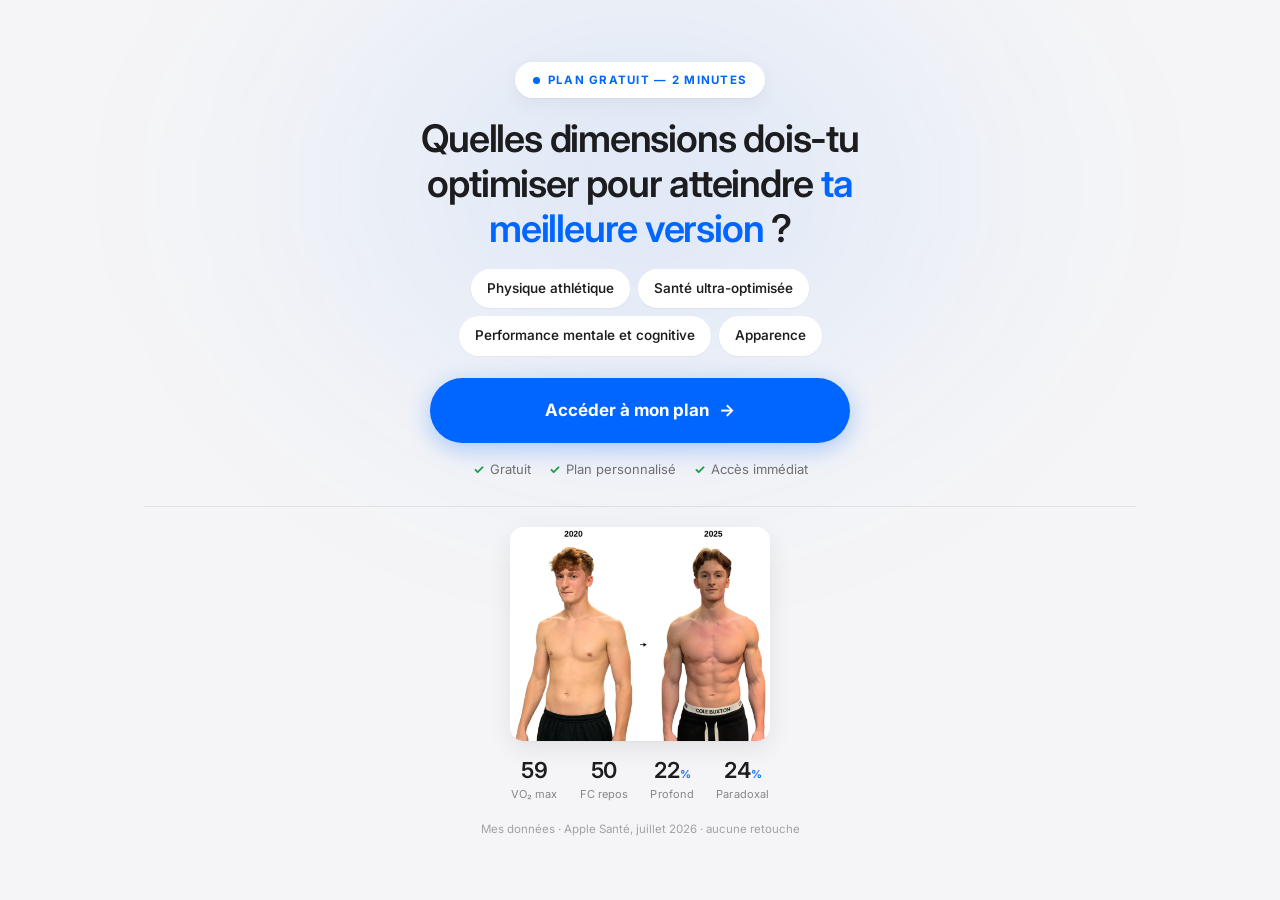
==== commit b2f32bef: "Add files via upload" ====
--- a/index.html
+++ b/index.html
@@ -3,8 +3,8 @@
 <head>
 <meta charset="UTF-8">
 <meta name="viewport" content="width=device-width, initial-scale=1.0">
-<title>Optimisation personnelle — Protocoles gratuits | Florian Parietti</title>
-<meta name="description" content="Tous mes protocoles d'optimisation personnelle : santé, physique, apparence, mental. 6 ans d'expérimentation. Gratuit, accès immédiat.">
+<title>Ton plan d'optimisation personnalisé | Florian Parietti</title>
+<meta name="description" content="Quelles dimensions dois-tu optimiser pour atteindre ta meilleure version ? Physique, santé, mental, apparence. Plan gratuit, résultat immédiat.">
 <link rel="preconnect" href="https://fonts.googleapis.com">
 <link rel="preconnect" href="https://fonts.gstatic.com" crossorigin>
 <link href="https://fonts.googleapis.com/css2?family=Inter:ital,wght@0,300;0,400;0,500;0,600;0,700;1,400&display=swap" rel="stylesheet">
@@ -12,48 +12,32 @@
 <link rel="preload" as="image" href="img/hero-face-m.webp" media="(max-width:700px)">
 <link rel="preload" as="image" href="img/hero-face.webp" media="(min-width:701px)">
 </head>
-<body class="pure">
+<body class="pure entry">
 
-<!-- ══════════ HERO ══════════ -->
-<section class="pure-hero" id="s-hero">
+<main class="en-main">
   <div class="wrap">
-    <div class="ph-inner">
 
-      <div class="ph-eyebrow">Tous mes protocoles — gratuits</div>
+    <div class="en-badge"><span class="dot"></span>Plan gratuit — 2 minutes</div>
 
-      <h1 class="ph-h1">Optimise ton corps, ta santé et ton mental.</h1>
+    <h1 class="en-h1">Quelles dimensions dois-tu optimiser pour atteindre <em>ta meilleure version</em>&nbsp;?</h1>
 
-      <p class="ph-sub">
-        6 ans d'expérimentation, réunis en un seul plan.
-        Entraînement, nutrition, sommeil, environnement, recharge, apparence, focus.
-        Chiffré, applicable dès demain matin.
-      </p>
+    <ul class="en-dims">
+      <li>Physique athlétique</li>
+      <li>Santé ultra-optimisée</li>
+      <li>Performance mentale et cognitive</li>
+      <li>Apparence</li>
+    </ul>
 
-      <form id="access-form" class="hero-form" novalidate>
-        <div class="hf-row">
-          <div class="fi-at">
-            <span class="at">@</span>
-            <input class="fi" type="text" id="insta" name="insta" autocomplete="off"
-                   placeholder="toncompte" spellcheck="false" autocapitalize="off"
-                   aria-label="Ton compte Instagram">
-          </div>
-          <button type="submit" class="sbtn">Accéder aux protocoles</button>
-        </div>
-        <p class="err" id="err">Renseigne ton compte Instagram.</p>
-        <p class="cta-micro">Accès immédiat · Aucun paiement · Aucun spam</p>
-        <button type="button" class="hf-more" id="hfMore">+ Ajouter mon email (optionnel)</button>
-        <div class="hf-email" id="hfEmail" hidden>
-          <input class="fi" type="email" id="email" name="email" autocomplete="email"
-                 placeholder="ton@email.com" aria-label="Ton adresse email">
-          <p class="fh">Pour recevoir gratuitement les prochaines ressources.</p>
-        </div>
-      </form>
+    <a href="quiz.html" class="en-cta">Accéder à mon plan <span aria-hidden="true">→</span></a>
 
-    </div>
+    <ul class="en-check">
+      <li>Gratuit</li>
+      <li>Plan personnalisé</li>
+      <li>Accès immédiat</li>
+    </ul>
 
-    <!-- PREUVE COMBINÉE : transformation + données -->
-    <div class="proof-strip">
-      <figure class="ps-photo">
+    <div class="en-proof">
+      <figure class="en-photo">
         <picture>
           <source media="(max-width:700px)" type="image/webp" srcset="img/hero-face-m.webp">
           <source media="(max-width:700px)" type="image/jpeg" srcset="img/hero-face-m.jpg">
@@ -62,187 +46,18 @@
                alt="Transformation physique de Florian Parietti entre 2020 et 2025"
                width="1836" height="1512" fetchpriority="high" decoding="async">
         </picture>
-        <figcaption>Ma transformation · 2020 → 2025</figcaption>
       </figure>
-
-      <div class="ps-data">
-        <div class="psd-ey">Mes données · Apple Santé, juillet 2026</div>
-        <div class="psd-grid">
-          <div class="psd"><div class="psd-n">59</div><div class="psd-l">VO₂ max<span>Classé « Élevé »</span></div></div>
-          <div class="psd"><div class="psd-n">50<em>bpm</em></div><div class="psd-l">FC au repos<span>Zone sportif entraîné</span></div></div>
-          <div class="psd"><div class="psd-n">22<em>%</em></div><div class="psd-l">Sommeil profond<span>Au-dessus de la norme</span></div></div>
-          <div class="psd"><div class="psd-n">24<em>%</em></div><div class="psd-l">Sommeil paradoxal<span>Au-dessus de la norme</span></div></div>
-        </div>
-        <p class="psd-note">Captures brutes, aucune retouche. Le physique est la partie visible — le reste se mesure.</p>
+      <div class="en-data">
+        <div class="end"><b>59</b><span>VO₂ max</span></div>
+        <div class="end"><b>50</b><span>FC repos</span></div>
+        <div class="end"><b>22<i>%</i></b><span>Profond</span></div>
+        <div class="end"><b>24<i>%</i></b><span>Paradoxal</span></div>
       </div>
+      <p class="en-note">Mes données · Apple Santé, juillet 2026 · aucune retouche</p>
     </div>
 
   </div>
-</section>
-
-
-<!-- ══════════ LES 4 DIMENSIONS ══════════ -->
-<section class="pure-sec rv" id="s-pillars">
-  <div class="wrap">
-    <div class="ps-head">
-      <div class="ps-ey">Le système</div>
-      <h2 class="ps-ti">Quatre dimensions, un seul système</h2>
-      <p class="ps-de">Chacune amplifie les autres. C'est pour ça qu'on les travaille ensemble.</p>
-    </div>
-
-    <div class="pgrid">
-      <article class="pcard">
-        <div class="pc-n">01</div>
-        <h3>Santé &amp; Biohacking</h3>
-        <p>Sommeil, nutrition, récupération, mouvement, environnement.</p>
-        <ul>
-          <li>Protocole sommeil chiffré</li>
-          <li>Répartition et quantités exactes</li>
-          <li>Sauna, froid, lumière, respiration</li>
-          <li>Ce qui t'intoxique au quotidien</li>
-        </ul>
-      </article>
-
-      <article class="pcard">
-        <div class="pc-n">02</div>
-        <h3>Physique athlétique</h3>
-        <p>Entraînement, composition corporelle, transformation.</p>
-        <ul>
-          <li>Split 5 jours détaillé</li>
-          <li>Séries, reps, RIR, temps de repos</li>
-          <li>Cardio zone 2 et zone 4-5</li>
-          <li>Réglages par groupe musculaire</li>
-        </ul>
-      </article>
-
-      <article class="pcard">
-        <div class="pc-n">03</div>
-        <h3>Apparence</h3>
-        <p>Peau, cheveux, hygiène, esthétique.</p>
-        <ul>
-          <li>Routine skincare minimaliste</li>
-          <li>Protocole cheveux et nutrition capillaire</li>
-          <li>Bucco-dentaire complet</li>
-          <li>Ce qui se voit en premier</li>
-        </ul>
-      </article>
-
-      <article class="pcard">
-        <div class="pc-n">04</div>
-        <h3>Performance cognitive</h3>
-        <p>Focus, discipline, productivité, routines.</p>
-        <ul>
-          <li>Journée type heure par heure</li>
-          <li>Blocs de deep work</li>
-          <li>Organisation par niveau d'énergie</li>
-          <li>Setup de concentration</li>
-        </ul>
-      </article>
-    </div>
-  </div>
-</section>
-
-
-<!-- ══════════ POURQUOI M'ÉCOUTER ══════════ -->
-<section class="pure-sec rv" id="s-story">
-  <div class="wrap">
-    <div class="story-pure">
-      <div class="ps-ey">Pourquoi m'écouter</div>
-      <h2 class="ps-ti">J'ai mis 5 ans à trouver l'ordre. Toi tu peux le lire en 20 minutes.</h2>
-
-      <div class="sp-text">
-        <p>2020 : blessure au genou, méniscectomie, fin du football. <strong>Skinny fat</strong>, de l'acné, aucune direction. 2023 : du muscle, mais en force brute — peu de définition, de la procrastination, un crash d'énergie chaque après-midi.</p>
-        <p>Ce qui a changé, ce n'est ni la motivation ni la quantité d'informations. C'est d'avoir arrêté de traiter chaque problème séparément. De voir l'humain comme <strong>un système d'éléments en interaction</strong>, où chaque dimension amplifie les autres.</p>
-        <p>Diplôme en coaching sportif &amp; wellness, spécialisations en transformation physique et biohacking. 6 ans à tester ces protocoles sur moi. Ce que tu vas lire, c'est exactement ce que j'applique.</p>
-      </div>
-
-      <div class="sp-cta">
-        <a href="#s-hero" class="cta-main">Accéder aux protocoles</a>
-        <p class="cta-micro">Accès immédiat · Aucun paiement · Aucun spam</p>
-      </div>
-    </div>
-  </div>
-</section>
-
-
-<footer class="pure-foot">
-  <div class="wrap">
-    <p>Florian Parietti · Ces protocoles sont basés sur mon expérience personnelle et mes recherches.
-      Ils ne remplacent pas un avis médical. Consulte un médecin avant tout changement significatif.
-      Les résultats sont individuels.</p>
-  </div>
-</footer>
-
-
-<script>
-const SU = "https://script.google.com/macros/s/AKfycbzn0xHdy_gdTVK5RfOhGaL3pI-vKQZ02wXCI2dZdYPxrKDcUjMPWI0hF8Wp6ML5O1fk/exec";
-
-document.getElementById('access-form').addEventListener('submit', function (e) {
-  e.preventDefault();
-
-  const insta = document.getElementById('insta').value.trim().replace(/^@+/, '');
-  const emailEl = document.getElementById('email');
-  const email = emailEl ? emailEl.value.trim() : '';
-  const err   = document.getElementById('err');
-
-  const okInsta = /^[A-Za-z0-9._]{1,30}$/.test(insta);
-  const okMail  = email === '' || /^[^\s@]+@[^\s@]+\.[^\s@]{2,}$/.test(email);
-
-  if (!okInsta) {
-    err.textContent = 'Renseigne un compte Instagram valide (sans le @).';
-    err.style.display = 'block';
-    return;
-  }
-  if (!okMail) {
-    err.textContent = 'Cette adresse email ne semble pas valide.';
-    err.style.display = 'block';
-    return;
-  }
-  err.style.display = 'none';
-
-  const btn = this.querySelector('.sbtn');
-  btn.textContent = 'Chargement...';
-  btn.disabled = true;
-
-  try {
-    const params = new URLSearchParams({
-      date: new Date().toLocaleString('fr-BE'),
-      prenom: '',
-      email: email,
-      statut: 'Nouveau',
-      instagram: '@' + insta
-    });
-    const iframe = document.createElement('iframe');
-    iframe.style.display = 'none';
-    iframe.src = SU + '?' + params.toString();
-    document.body.appendChild(iframe);
-  } catch (x) {}
-
-  try {
-    sessionStorage.setItem('fp_insta', '@' + insta);
-    sessionStorage.setItem('fp_email', email);
-  } catch (x) {}
-
-  document.cookie = 'plan_ok=1;max-age=' + (365 * 86400) + ';path=/';
-  setTimeout(function () { window.location.href = 'merci.html'; }, 700);
-});
-
-(function(){
-  var b=document.getElementById('hfMore'), box=document.getElementById('hfEmail');
-  if(!b||!box) return;
-  b.addEventListener('click',function(){
-    box.hidden=false; b.style.display='none';
-    var i=document.getElementById('email'); if(i) i.focus();
-  });
-})();
-
-(function(){
-  var io=new IntersectionObserver(function(es){
-    es.forEach(function(e){ if(e.isIntersecting){ e.target.classList.add('in'); io.unobserve(e.target);} });
-  },{threshold:.08,rootMargin:'0px 0px -60px 0px'});
-  document.querySelectorAll('.rv,.stagger').forEach(function(el){io.observe(el);});
-})();
-</script>
+</main>
 
 </body>
 </html>
--- a/styles.css
+++ b/styles.css
@@ -1479,3 +1479,188 @@
 .psd-l span{display:block;font-size:11.5px;font-weight:400;color:#86868b;margin-top:3px}
 .psd-note{margin:22px 0 0;padding-top:18px;border-top:1px solid rgba(0,0,0,.07);
   font-size:12px;line-height:1.55;color:#86868b}
+
+/* ══════════════════════════════════════════════
+   PLAN MULTI-PAGES — navigation persistante
+   ══════════════════════════════════════════════ */
+.plan-nav{position:sticky;top:0;z-index:200;background:rgba(245,245,247,.86);
+  backdrop-filter:saturate(180%) blur(20px);-webkit-backdrop-filter:saturate(180%) blur(20px);
+  border-bottom:1px solid rgba(0,0,0,.07)}
+.pn-inner{max-width:1160px;margin:0 auto;padding:0 22px;height:56px;
+  display:flex;align-items:center;gap:20px}
+.pn-logo{font-size:15px;font-weight:700;letter-spacing:-.02em;color:#1d1d1f;
+  text-decoration:none;flex:0 0 auto}
+.pn-links{display:flex;gap:2px;flex:1;overflow-x:auto;scrollbar-width:none;-ms-overflow-style:none}
+.pn-links::-webkit-scrollbar{display:none}
+.pn-link{flex:0 0 auto;font-size:13px;font-weight:500;color:#6e6e73;text-decoration:none;
+  padding:7px 12px;border-radius:100px;white-space:nowrap;transition:background .2s,color .2s}
+.pn-link:hover{color:#1d1d1f;background:rgba(0,0,0,.05)}
+.pn-link.active{color:#fff;background:var(--blue);font-weight:600}
+.pn-cta{flex:0 0 auto;font-size:13px;font-weight:650;color:var(--blue);text-decoration:none;
+  padding:8px 16px;border-radius:100px;border:1px solid rgba(0,102,255,.30);
+  background:rgba(0,102,255,.07);white-space:nowrap;transition:background .2s}
+.pn-cta:hover{background:rgba(0,102,255,.14)}
+@media(max-width:900px){
+  .pn-logo,.pn-cta{display:none}
+  .pn-inner{padding:0 14px;height:52px;gap:0}
+  .pn-link{font-size:12.5px;padding:7px 11px}
+}
+.plan-main{padding-top:8px}
+.plan-main .sec:first-child{padding-top:56px}
+body.plan-light .snav{display:none!important}
+
+/* ══════════════════════════════════════════════
+   QUIZ FUNNEL
+   ══════════════════════════════════════════════ */
+.quiz-body{min-height:100vh}
+.qz-bar{position:fixed;top:0;left:0;right:0;height:3px;background:rgba(0,0,0,.07);z-index:300}
+.qz-fill{height:100%;width:0;background:var(--blue);transition:width .45s cubic-bezier(.22,.61,.36,1)}
+.qz-main{padding:88px 0 80px;position:relative;z-index:1}
+.qz-main .wrap{max-width:620px;margin:0 auto;padding:0 24px}
+
+.qz-step{display:none;animation:qzIn .45s cubic-bezier(.22,.61,.36,1)}
+.qz-step.active{display:block}
+@keyframes qzIn{from{opacity:0;transform:translateY(14px)}to{opacity:1;transform:none}}
+
+.qz-count{font-size:11.5px;font-weight:700;letter-spacing:.13em;text-transform:uppercase;
+  color:var(--blue);margin-bottom:18px}
+.qz-q{font-size:clamp(25px,3.6vw,34px);line-height:1.2;font-weight:600;letter-spacing:-.03em;
+  color:#1d1d1f;margin:0 0 12px}
+.qz-help{font-size:15px;line-height:1.55;color:#6e6e73;margin:0 0 30px}
+
+.qz-opts{display:flex;flex-direction:column;gap:11px}
+.qz-opts-grid{display:grid;grid-template-columns:1fr 1fr;gap:11px}
+@media(max-width:560px){.qz-opts-grid{grid-template-columns:1fr}}
+.qz-opt{text-align:left;background:#fff;border:1.5px solid rgba(0,0,0,.08);border-radius:16px;
+  padding:18px 20px;font-family:var(--font);font-size:15.5px;font-weight:500;color:#1d1d1f;
+  cursor:pointer;transition:border-color .18s,box-shadow .18s,transform .18s;
+  box-shadow:0 1px 2px rgba(0,0,0,.04)}
+.qz-opt span{display:block;font-size:12.5px;font-weight:400;color:#86868b;margin-top:4px}
+.qz-opt:hover{border-color:var(--blue);transform:translateY(-1px);
+  box-shadow:0 6px 20px rgba(0,102,255,.12)}
+.qz-opt.picked{border-color:var(--blue);background:rgba(0,102,255,.06)}
+
+.qz-ta{width:100%;background:#fff;border:1.5px solid rgba(0,0,0,.08);border-radius:16px;
+  padding:18px 20px;font-family:var(--font);font-size:15.5px;color:#1d1d1f;resize:vertical;
+  box-shadow:0 1px 2px rgba(0,0,0,.04)}
+.qz-ta::placeholder{color:#b0b0b6}
+.qz-ta:focus{outline:0;border-color:var(--blue);box-shadow:0 0 0 4px rgba(0,102,255,.12)}
+
+.qz-nav{display:flex;gap:12px;align-items:center;margin-top:22px}
+.qz-next{flex:1;background:var(--blue);color:#fff;border:0;border-radius:100px;padding:16px 28px;
+  font-family:var(--font);font-size:16px;font-weight:700;cursor:pointer;
+  box-shadow:0 4px 16px rgba(0,102,255,.24);transition:background .2s,transform .18s}
+.qz-next:hover{background:var(--blue2);transform:translateY(-1px)}
+.qz-skip{background:none;border:0;font-family:var(--font);font-size:14px;font-weight:600;
+  color:#86868b;cursor:pointer;padding:10px 6px;text-decoration:underline;text-underline-offset:3px}
+.qz-skip:hover{color:#1d1d1f}
+
+.qz-field{margin-bottom:20px}
+.qz-lab{display:block;font-size:13.5px;font-weight:650;color:#1d1d1f;margin-bottom:9px}
+.qz-lab .opt{font-size:11px;font-weight:600;letter-spacing:.04em;text-transform:uppercase;
+  color:#b0b0b6;margin-left:7px}
+.quiz-body .fi{width:100%;background:#fff;border:1.5px solid rgba(0,0,0,.08);border-radius:100px;
+  padding:16px 20px 16px 40px;font-family:var(--font);font-size:16px;color:#1d1d1f;
+  box-shadow:0 1px 2px rgba(0,0,0,.04)}
+.quiz-body .fi::placeholder{color:#b0b0b6}
+.quiz-body .fi:focus{outline:0;border-color:var(--blue);box-shadow:0 0 0 4px rgba(0,102,255,.12)}
+.quiz-body .fi-at{position:relative;display:flex;align-items:center}
+.quiz-body .fi-at .at{position:absolute;left:21px;font-size:16px;font-weight:600;
+  color:#b0b0b6;pointer-events:none;z-index:1}
+.qz-submit{width:100%;background:var(--blue);color:#fff;border:0;border-radius:100px;
+  padding:18px 28px;font-family:var(--font);font-size:16.5px;font-weight:700;cursor:pointer;
+  box-shadow:0 6px 22px rgba(0,102,255,.28);transition:background .2s,transform .18s;margin-top:6px}
+.qz-submit:hover{background:var(--blue2);transform:translateY(-1px)}
+.qz-submit:disabled{opacity:.7;transform:none}
+.qz-micro{margin-top:13px;font-size:12.5px;color:#86868b;text-align:center}
+.quiz-body .err{display:none;margin-bottom:14px;font-size:13.5px;color:#d92020;font-weight:600}
+
+/* ══════════════════════════════════════════════
+   PAGE D'ENTRÉE — quiz funnel (tient sans scroll)
+   ══════════════════════════════════════════════ */
+body.entry{min-height:100vh;display:flex;flex-direction:column;justify-content:center}
+.en-main{padding:30px 0;position:relative;z-index:1}
+.en-main .wrap{max-width:640px;margin:0 auto;padding:0 24px;text-align:center}
+
+.en-badge{display:inline-flex;align-items:center;gap:8px;font-size:11.5px;font-weight:700;
+  letter-spacing:.11em;text-transform:uppercase;color:var(--blue);background:#fff;
+  border-radius:100px;padding:9px 18px;margin-bottom:22px;
+  box-shadow:0 1px 2px rgba(0,0,0,.04),0 6px 20px rgba(0,0,0,.05)}
+.en-badge .dot{width:7px;height:7px;border-radius:50%;background:var(--blue)}
+
+.en-h1{font-size:clamp(25px,3.6vw,38px);line-height:1.18;font-weight:600;letter-spacing:-.032em;
+  color:#1d1d1f;margin:0 auto 22px;max-width:19ch}
+.en-h1 em{font-style:normal;color:var(--blue)}
+
+.en-dims{list-style:none;display:flex;flex-wrap:wrap;justify-content:center;gap:8px;
+  margin:0 auto 26px;max-width:540px}
+.en-dims li{font-size:13.5px;font-weight:550;color:#1d1d1f;background:#fff;
+  border-radius:100px;padding:9px 16px;box-shadow:0 1px 2px rgba(0,0,0,.04)}
+
+.en-cta{display:inline-flex;align-items:center;justify-content:center;gap:10px;width:100%;
+  max-width:420px;background:var(--blue);color:#fff;font-family:var(--font);font-size:17px;
+  font-weight:700;padding:19px 30px;border-radius:100px;text-decoration:none;
+  box-shadow:0 6px 24px rgba(0,102,255,.30);transition:background .2s,transform .18s}
+.en-cta:hover{background:var(--blue2);transform:translateY(-1px)}
+.en-cta span{transition:transform .2s}
+.en-cta:hover span{transform:translateX(3px)}
+
+.en-check{list-style:none;display:flex;flex-wrap:wrap;justify-content:center;gap:18px;
+  margin:16px auto 0;font-size:13px;color:#6e6e73}
+.en-check li{display:flex;align-items:center;gap:6px}
+.en-check li::before{content:'✓';color:#16a34a;font-weight:700}
+
+.en-proof{margin-top:34px;padding-top:26px;border-top:1px solid rgba(0,0,0,.08)}
+.en-photo{margin:0 auto;max-width:300px}
+.en-photo img{width:100%;height:auto;display:block;border-radius:14px;
+  box-shadow:0 1px 2px rgba(0,0,0,.04),0 8px 26px rgba(0,0,0,.08)}
+.en-data{display:flex;justify-content:center;flex-wrap:wrap;gap:22px;margin-top:18px}
+.end b{display:block;font-size:22px;font-weight:600;letter-spacing:-.03em;color:#1d1d1f;line-height:1}
+.end b i{font-style:normal;font-size:.5em;color:var(--blue);margin-left:1px}
+.end span{display:block;font-size:11px;color:#86868b;margin-top:5px;letter-spacing:.01em}
+.en-note{margin-top:16px;font-size:11.5px;color:#a1a1a6}
+
+@media(max-width:600px){
+  .en-main{padding:22px 0}
+  .en-badge{margin-bottom:18px;padding:8px 15px;font-size:10.5px}
+  .en-h1{font-size:24px;margin-bottom:18px}
+  .en-dims{gap:7px;margin-bottom:22px}
+  .en-dims li{font-size:12.5px;padding:8px 13px}
+  .en-cta{font-size:16px;padding:17px 26px}
+  .en-proof{margin-top:26px;padding-top:20px}
+  .en-photo{max-width:230px}
+  .en-data{gap:16px;margin-top:14px}
+  .end b{font-size:19px}
+}
+@media(max-height:700px){
+  .en-photo{max-width:190px}
+  .en-proof{margin-top:20px;padding-top:16px}
+}
+/* compactage final : tout tient sans scroll */
+.en-main{padding:22px 0}
+.en-badge{margin-bottom:18px}
+.en-h1{margin-bottom:18px}
+.en-dims{margin-bottom:22px}
+.en-proof{margin-top:26px;padding-top:20px}
+.en-photo{max-width:260px}
+@media(max-width:600px){
+  .en-main{padding:16px 0}
+  .en-h1{font-size:23px;margin-bottom:16px}
+  .en-dims{margin-bottom:18px}
+  .en-check{margin-top:13px;gap:14px;font-size:12.5px}
+  .en-proof{margin-top:20px;padding-top:16px}
+  .en-photo{max-width:205px}
+  .en-data{gap:14px;margin-top:12px}
+  .en-note{margin-top:12px}
+}
+@media(max-height:760px){
+  .en-main{padding:14px 0}
+  .en-badge{margin-bottom:14px}
+  .en-h1{margin-bottom:14px}
+  .en-dims{margin-bottom:16px}
+  .en-proof{margin-top:16px;padding-top:14px}
+  .en-photo{max-width:175px}
+  .en-data{margin-top:10px;gap:13px}
+  .end b{font-size:18px}
+  .en-note{margin-top:10px;font-size:11px}
+}
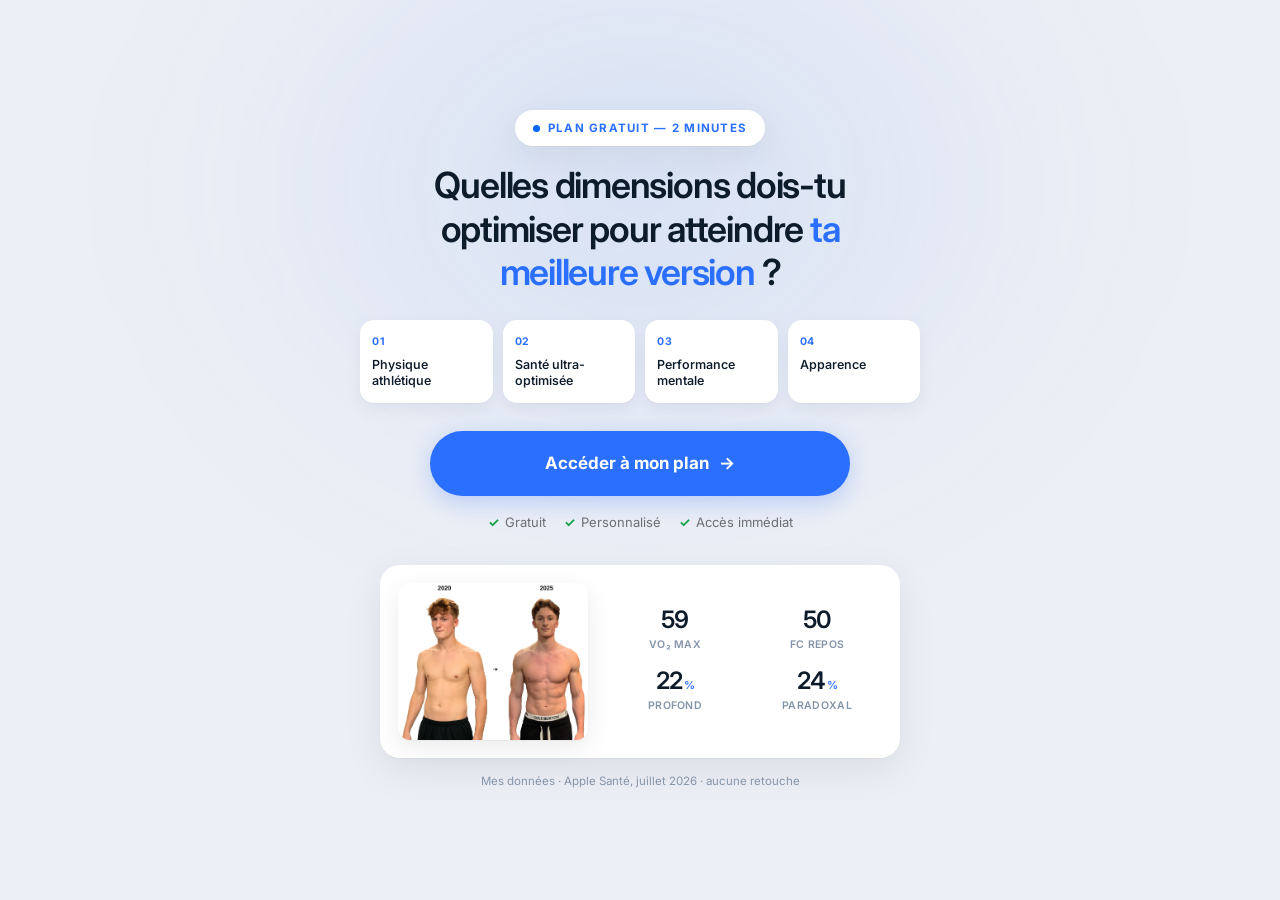
==== commit 4c891317: "Add files via upload" ====
--- a/index.html
+++ b/index.html
@@ -21,40 +21,36 @@
 
     <h1 class="en-h1">Quelles dimensions dois-tu optimiser pour atteindre <em>ta meilleure version</em>&nbsp;?</h1>
 
-    <ul class="en-dims">
-      <li>Physique athlétique</li>
-      <li>Santé ultra-optimisée</li>
-      <li>Performance mentale et cognitive</li>
-      <li>Apparence</li>
+    <div class="en-dims">
+      <div class="endim"><b>01</b><span>Physique athlétique</span></div>
+      <div class="endim"><b>02</b><span>Santé ultra-optimisée</span></div>
+      <div class="endim"><b>03</b><span>Performance mentale</span></div>
+      <div class="endim"><b>04</b><span>Apparence</span></div>
+    </div>
+
+    <a href="quiz.html" class="en-cta">Accéder à mon plan <span aria-hidden="true">→</span></a>
+    <ul class="en-check">
+      <li>Gratuit</li><li>Personnalisé</li><li>Accès immédiat</li>
     </ul>
 
-    <a href="quiz.html" class="en-cta">Accéder à mon plan <span aria-hidden="true">→</span></a>
-
-    <ul class="en-check">
-      <li>Gratuit</li>
-      <li>Plan personnalisé</li>
-      <li>Accès immédiat</li>
-    </ul>
-
-    <div class="en-proof">
+    <div class="en-panel">
       <figure class="en-photo">
         <picture>
           <source media="(max-width:700px)" type="image/webp" srcset="img/hero-face-m.webp">
           <source media="(max-width:700px)" type="image/jpeg" srcset="img/hero-face-m.jpg">
           <source type="image/webp" srcset="img/hero-face.webp">
-          <img src="img/hero-face.jpg"
-               alt="Transformation physique de Florian Parietti entre 2020 et 2025"
+          <img src="img/hero-face.jpg" alt="Transformation physique 2020 → 2025"
                width="1836" height="1512" fetchpriority="high" decoding="async">
         </picture>
       </figure>
-      <div class="en-data">
-        <div class="end"><b>59</b><span>VO₂ max</span></div>
-        <div class="end"><b>50</b><span>FC repos</span></div>
-        <div class="end"><b>22<i>%</i></b><span>Profond</span></div>
-        <div class="end"><b>24<i>%</i></b><span>Paradoxal</span></div>
+      <div class="en-stats">
+        <div class="enst"><b>59</b><span>VO₂ max</span></div>
+        <div class="enst"><b>50</b><span>FC repos</span></div>
+        <div class="enst"><b>22<i>%</i></b><span>Profond</span></div>
+        <div class="enst"><b>24<i>%</i></b><span>Paradoxal</span></div>
       </div>
-      <p class="en-note">Mes données · Apple Santé, juillet 2026 · aucune retouche</p>
     </div>
+    <p class="en-note">Mes données · Apple Santé, juillet 2026 · aucune retouche</p>
 
   </div>
 </main>
--- a/styles.css
+++ b/styles.css
@@ -23,6 +23,7 @@
   --r-md:14px;   /* cards secondaires */
   --rs:10px;     /* petites bulles */
   --r-xs:6px;    /* tags, pills */
+}
 body{font-family:var(--font);background:var(--glass);color:var(--white);line-height:1.6;-webkit-font-smoothing:antialiased;overflow-x:hidden}
 a{text-decoration:none;color:inherit}
 .wrap{max-width:820px;margin:0 auto;padding:0 28px}
@@ -1664,3 +1665,143 @@
   .end b{font-size:18px}
   .en-note{margin-top:10px;font-size:11px}
 }
+
+/* ══════════════════════════════════════════════════════════
+   PALETTE MARINE PREMIUM — remplace tout gris rosé
+   ══════════════════════════════════════════════════════════ */
+:root{
+  --nv-bg:#eceff5;          /* fond clair, marine très pâle */
+  --nv-bg2:#e4e9f2;         /* variante */
+  --nv-card:#ffffff;
+  --nv-900:#0a1628;         /* marine nuit */
+  --nv-800:#0f1e33;
+  --nv-700:#16273f;
+  --nv-line:rgba(13,27,42,.09);
+  --nv-ink:#0d1b2a;         /* texte principal */
+  --nv-mid:#54657c;         /* texte secondaire */
+  --nv-soft:#8494a8;        /* texte tertiaire */
+  --nv-blue:#2b6fff;        /* bleu éclatant */
+  --nv-blue2:#1a5ae0;
+  --nv-blue-lt:#7aa6ff;     /* bleu clair sur fond sombre */
+}
+
+/* fonds clairs : plus aucun rosé */
+body.pure,body.entry,body.quiz-body,body.merci-light,body.plan-light{
+  background:var(--nv-bg)!important;color:var(--nv-ink)}
+body.pure::before,body.entry::before,body.quiz-body::before,body.plan-light::before{
+  background:radial-gradient(ellipse,rgba(43,111,255,.12) 0%,rgba(43,111,255,0) 66%)}
+
+/* textes */
+body.pure .ph-h1,body.pure .ps-ti,body.pure h1,body.pure h2,body.pure h3,
+body.plan-light .s-ti,body.plan-light h2,body.plan-light h3,
+.en-h1,.qz-q,.merci-h1{color:var(--nv-ink)}
+body.pure .ps-de,body.plan-light .s-de,body.plan-light p,.qz-help,.merci-sub{color:var(--nv-mid)}
+.en-note,.cta-micro,.qz-micro,.pure-foot p,body.plan-light .disc p{color:var(--nv-soft)}
+
+/* accents bleus */
+.ph-eyebrow,.ps-ey,.qz-count,.en-badge,.psd-l,.pc-n,.tool-n,
+body.plan-light .s-ey,body.plan-light .s-ey-w,.call-ti,.pn-cta{color:var(--nv-blue)}
+.en-h1 em,.metric-n span,.psd-n em,.end b i,.bw-n,body.plan-light .rt{color:var(--nv-blue)}
+.cta-main,.sbtn,.en-cta,.qz-submit,.qz-next,.ctab-btn,.pn-link.active,.club-btn{
+  background:var(--nv-blue)!important;box-shadow:0 6px 22px rgba(43,111,255,.26)!important}
+.cta-main:hover,.sbtn:hover,.en-cta:hover,.qz-submit:hover,.qz-next:hover,.ctab-btn:hover{
+  background:var(--nv-blue2)!important}
+
+/* cartes */
+body.pure .metric,body.plan-light .card-dark,body.plan-light .tool,
+.pcard,.ps-data,.en-badge,.en-dims li,.qz-opt,.qz-ta,.m-card,.m-card-light,
+body.plan-light .rout,body.plan-light .sd,.form-wrap,.def-box{
+  background:var(--nv-card)!important;border-color:var(--nv-line)!important;
+  box-shadow:0 1px 2px rgba(13,27,42,.04),0 10px 34px rgba(13,27,42,.07)!important}
+
+/* blocs sombres : marine nuit, plus de noir pur */
+body.plan-light #s-transfo,body.plan-light #s-plus,body.plan-light .ctaf,
+body.merci-light .m-sec-b,.metric-pending{background:var(--nv-900)!important}
+body.plan-light #s-transfo .s-ey,body.plan-light #s-plus .s-ey,
+body.plan-light #s-plus .s-ey-w,body.merci-light .m-sec-b .s2-ey{color:var(--nv-blue-lt)!important}
+body.plan-light #s-plus .bw-n{color:var(--nv-blue-lt)!important}
+body.plan-light .ctaf h2 em{color:rgba(255,255,255,.34)}
+
+/* navigation plan */
+.plan-nav{background:rgba(236,239,245,.86);border-bottom-color:var(--nv-line)}
+.pn-logo{color:var(--nv-ink)}
+.pn-link{color:var(--nv-mid)}
+.pn-link:hover{color:var(--nv-ink);background:rgba(13,27,42,.05)}
+.pn-cta{border-color:rgba(43,111,255,.28);background:rgba(43,111,255,.07)}
+
+/* onglets */
+body.plan-light .ptabs{background:rgba(13,27,42,.05)}
+body.plan-light .pbtn{color:var(--nv-mid)}
+body.plan-light .pbtn.active{background:var(--nv-card);color:var(--nv-ink)}
+body.plan-light .pbtn-n{color:var(--nv-blue)}
+body.plan-light .quote{background:rgba(43,111,255,.05);border-left-color:var(--nv-blue);color:var(--nv-ink)}
+body.plan-light .tip-blue{background:rgba(43,111,255,.05);border-color:rgba(43,111,255,.16);color:var(--nv-ink)}
+body.plan-light .t-item3{background:rgba(255,255,255,.07)!important;color:#fff!important}
+
+/* champs */
+.fi,.qz-ta{border-color:var(--nv-line)!important}
+.fi:focus,.qz-ta:focus{border-color:var(--nv-blue)!important;
+  box-shadow:0 0 0 4px rgba(43,111,255,.14)!important}
+html{background:var(--nv-bg)}
+body.entry,body.pure,body.quiz-body,body.plan-light,body.merci-light{background-color:var(--nv-bg)!important}
+/* correctif : texte des boutons toujours blanc */
+.cta-main,.sbtn,.en-cta,.qz-submit,.qz-next,.ctab-btn,.pn-link.active,.club-btn,
+.cta-main:hover,.sbtn:hover,.en-cta:hover,.qz-submit:hover,.qz-next:hover{color:#fff!important}
+.en-cta span{color:#fff!important}
+
+/* ═══ PAGE D'ENTRÉE — mise en page premium ═══ */
+.en-badge{background:var(--nv-card);color:var(--nv-blue);
+  box-shadow:0 1px 2px rgba(13,27,42,.04),0 6px 20px rgba(13,27,42,.06)}
+.en-h1{font-size:clamp(24px,3.4vw,36px);line-height:1.2;letter-spacing:-.034em;
+  font-weight:600;max-width:20ch;margin:0 auto 26px}
+
+.en-dims{display:grid;grid-template-columns:repeat(4,1fr);gap:10px;
+  max-width:560px;margin:0 auto 28px}
+@media(max-width:600px){.en-dims{grid-template-columns:repeat(2,1fr);gap:8px;margin-bottom:22px}}
+.endim{background:var(--nv-card);border-radius:14px;padding:14px 12px;text-align:left;
+  box-shadow:0 1px 2px rgba(13,27,42,.04),0 6px 18px rgba(13,27,42,.05)}
+.endim b{display:block;font-size:10.5px;font-weight:700;letter-spacing:.09em;
+  color:var(--nv-blue);margin-bottom:6px}
+.endim span{display:block;font-size:12.5px;font-weight:550;line-height:1.3;color:var(--nv-ink)}
+
+.en-panel{display:flex;align-items:center;gap:22px;max-width:520px;margin:32px auto 0;
+  background:var(--nv-card);border-radius:20px;padding:18px;
+  box-shadow:0 1px 2px rgba(13,27,42,.04),0 12px 38px rgba(13,27,42,.08)}
+@media(max-width:520px){.en-panel{flex-direction:column;gap:16px;padding:16px}}
+.en-photo{margin:0;flex:0 0 auto;width:190px}
+@media(max-width:520px){.en-photo{width:100%;max-width:230px}}
+.en-photo img{width:100%;height:auto;display:block;border-radius:12px}
+.en-stats{flex:1;display:grid;grid-template-columns:1fr 1fr;gap:16px 12px;width:100%}
+.enst b{display:block;font-size:24px;font-weight:600;letter-spacing:-.035em;
+  color:var(--nv-ink);line-height:1}
+.enst b i{font-style:normal;font-size:.46em;color:var(--nv-blue);margin-left:1px}
+.enst span{display:block;font-size:10.5px;color:var(--nv-soft);margin-top:5px;
+  letter-spacing:.03em;text-transform:uppercase;font-weight:600}
+.en-note{margin-top:14px;font-size:11.5px;color:var(--nv-soft)}
+
+/* ═══ QUIZ — MULTI-SÉLECTION ═══ */
+.qz-all{display:flex;align-items:center;gap:11px;width:100%;margin-bottom:14px;
+  background:var(--nv-card);border:1.5px solid var(--nv-line);border-radius:16px;
+  padding:16px 20px;font-family:var(--font);font-size:15.5px;font-weight:650;
+  color:var(--nv-ink);cursor:pointer;transition:border-color .18s,background .18s;
+  box-shadow:0 1px 2px rgba(13,27,42,.04)}
+.qz-all:hover{border-color:var(--nv-blue)}
+.qz-all.on{border-color:var(--nv-blue);background:rgba(43,111,255,.06)}
+.qa-box,.qm-box{flex:0 0 20px;width:20px;height:20px;border-radius:6px;
+  border:1.5px solid rgba(13,27,42,.18);background:#fff;position:relative;transition:all .18s}
+.qz-all.on .qa-box,.qz-multi.on .qm-box{background:var(--nv-blue);border-color:var(--nv-blue)}
+.qz-all.on .qa-box::after,.qz-multi.on .qm-box::after{content:'';position:absolute;
+  left:6px;top:2px;width:5px;height:10px;border:solid #fff;border-width:0 2px 2px 0;
+  transform:rotate(45deg)}
+
+.qz-multi{display:flex;align-items:center;gap:11px;text-align:left;flex-wrap:wrap;
+  background:var(--nv-card);border:1.5px solid var(--nv-line);border-radius:16px;
+  padding:16px 18px;font-family:var(--font);font-size:15px;font-weight:500;
+  color:var(--nv-ink);cursor:pointer;transition:border-color .18s,background .18s,transform .18s;
+  box-shadow:0 1px 2px rgba(13,27,42,.04)}
+.qz-multi i{flex-basis:100%;font-style:normal;font-size:12px;color:var(--nv-soft);
+  margin-left:31px;margin-top:2px}
+.qz-multi:hover{border-color:var(--nv-blue);transform:translateY(-1px)}
+.qz-multi.on{border-color:var(--nv-blue);background:rgba(43,111,255,.05)}
+.qz-next:disabled{opacity:.4;cursor:not-allowed;transform:none;box-shadow:none!important}
+.qz-step[data-step="3"] .qz-nav{margin-top:24px}
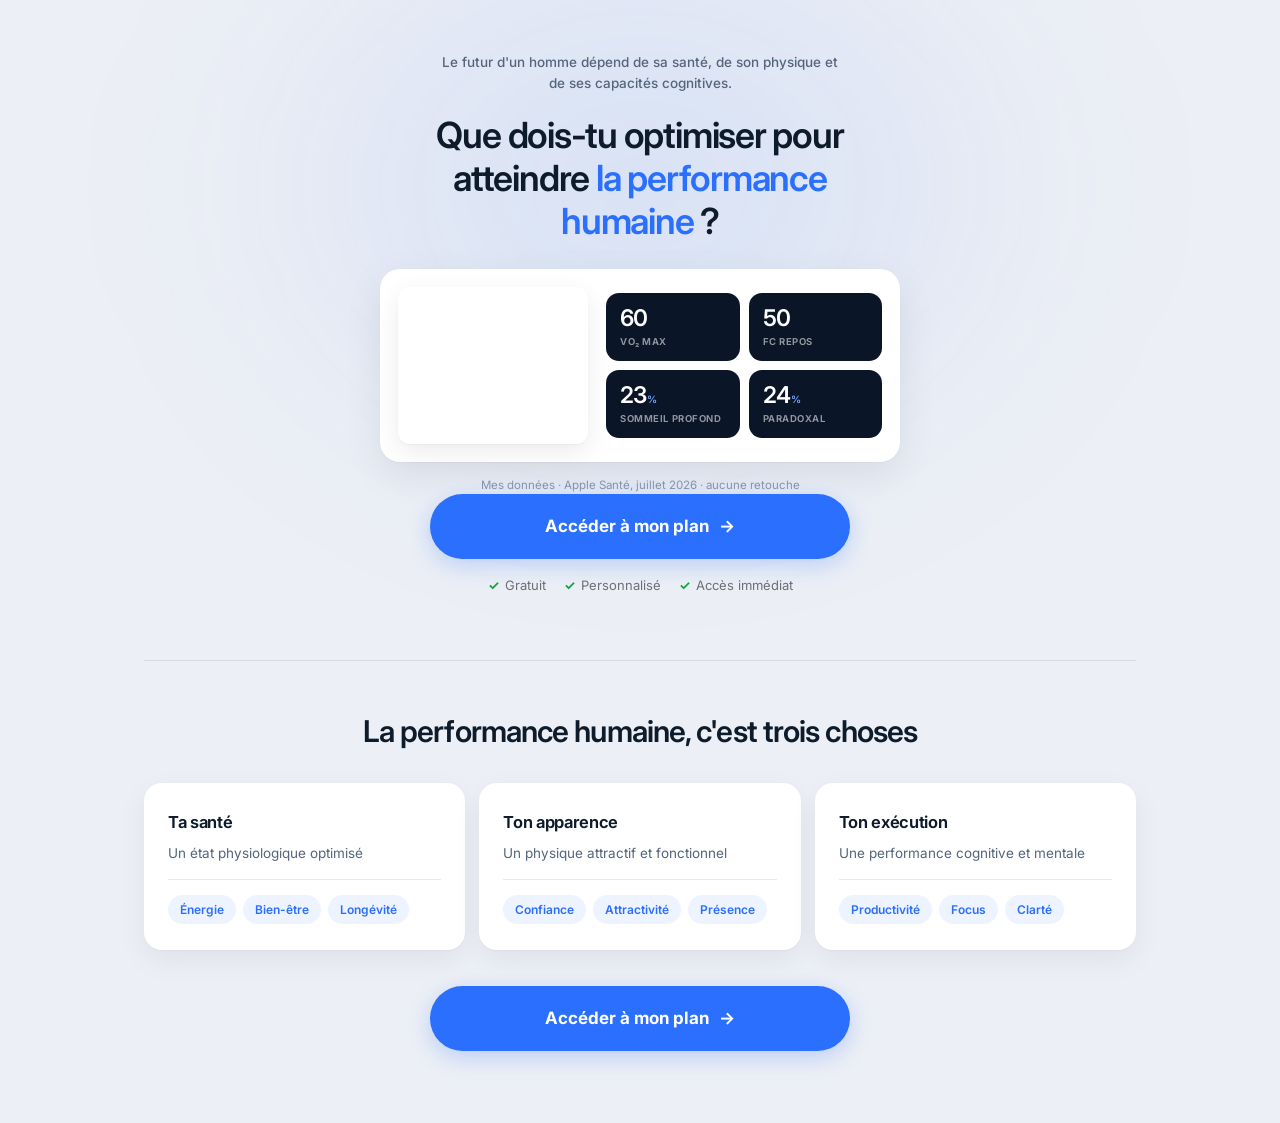
==== commit dd56e810: "Add files via upload" ====
--- a/index.html
+++ b/index.html
@@ -12,26 +12,14 @@
 <link rel="preload" as="image" href="img/hero-face-m.webp" media="(max-width:700px)">
 <link rel="preload" as="image" href="img/hero-face.webp" media="(min-width:701px)">
 </head>
-<body class="pure entry">
+<body class="pure entry entry-long">
 
 <main class="en-main">
   <div class="wrap">
 
-    <div class="en-badge"><span class="dot"></span>Plan gratuit — 2 minutes</div>
+    <p class="en-over">Le futur d'un homme dépend de sa santé, de son physique et de ses capacités cognitives.</p>
 
-    <h1 class="en-h1">Quelles dimensions dois-tu optimiser pour atteindre <em>ta meilleure version</em>&nbsp;?</h1>
-
-    <div class="en-dims">
-      <div class="endim"><b>01</b><span>Physique athlétique</span></div>
-      <div class="endim"><b>02</b><span>Santé ultra-optimisée</span></div>
-      <div class="endim"><b>03</b><span>Performance mentale</span></div>
-      <div class="endim"><b>04</b><span>Apparence</span></div>
-    </div>
-
-    <a href="quiz.html" class="en-cta">Accéder à mon plan <span aria-hidden="true">→</span></a>
-    <ul class="en-check">
-      <li>Gratuit</li><li>Personnalisé</li><li>Accès immédiat</li>
-    </ul>
+    <h1 class="en-h1">Que dois-tu optimiser pour atteindre <em>la performance humaine</em>&nbsp;?</h1>
 
     <div class="en-panel">
       <figure class="en-photo">
@@ -44,13 +32,38 @@
         </picture>
       </figure>
       <div class="en-stats">
-        <div class="enst"><b>59</b><span>VO₂ max</span></div>
+        <div class="enst"><b>60</b><span>VO₂ max</span></div>
         <div class="enst"><b>50</b><span>FC repos</span></div>
-        <div class="enst"><b>22<i>%</i></b><span>Profond</span></div>
+        <div class="enst"><b>23<i>%</i></b><span>Sommeil profond</span></div>
         <div class="enst"><b>24<i>%</i></b><span>Paradoxal</span></div>
       </div>
     </div>
     <p class="en-note">Mes données · Apple Santé, juillet 2026 · aucune retouche</p>
+
+    <a href="quiz.html" class="en-cta">Accéder à mon plan <span aria-hidden="true">→</span></a>
+    <ul class="en-check"><li>Gratuit</li><li>Personnalisé</li><li>Accès immédiat</li></ul>
+
+    <section class="en-def">
+      <h2 class="end-ti">La performance humaine, c'est trois choses</h2>
+      <div class="end-grid">
+        <div class="endc">
+          <div class="endc-k">Ta santé</div>
+          <p class="endc-d">Un état physiologique optimisé</p>
+          <ul><li>Énergie</li><li>Bien-être</li><li>Longévité</li></ul>
+        </div>
+        <div class="endc">
+          <div class="endc-k">Ton apparence</div>
+          <p class="endc-d">Un physique attractif et fonctionnel</p>
+          <ul><li>Confiance</li><li>Attractivité</li><li>Présence</li></ul>
+        </div>
+        <div class="endc">
+          <div class="endc-k">Ton exécution</div>
+          <p class="endc-d">Une performance cognitive et mentale</p>
+          <ul><li>Productivité</li><li>Focus</li><li>Clarté</li></ul>
+        </div>
+      </div>
+      <a href="quiz.html" class="en-cta en-cta2">Accéder à mon plan <span aria-hidden="true">→</span></a>
+    </section>
 
   </div>
 </main>
--- a/styles.css
+++ b/styles.css
@@ -1805,3 +1805,105 @@
 .qz-multi.on{border-color:var(--nv-blue);background:rgba(43,111,255,.05)}
 .qz-next:disabled{opacity:.4;cursor:not-allowed;transform:none;box-shadow:none!important}
 .qz-step[data-step="3"] .qz-nav{margin-top:24px}
+
+/* ═══ ENTRÉE — surtitre, définition, impacts ═══ */
+.en-over{font-size:13.5px;line-height:1.55;color:var(--nv-mid);max-width:44ch;
+  margin:0 auto 20px;font-weight:500}
+body.entry-long{display:block}
+body.entry-long .en-main{padding:52px 0 72px}
+.en-panel{margin:0 auto}
+.en-cta2{margin-top:36px}
+
+.en-def{margin-top:64px;padding-top:52px;border-top:1px solid var(--nv-line)}
+.end-ti{font-size:clamp(21px,2.8vw,30px);line-height:1.2;font-weight:600;
+  letter-spacing:-.03em;color:var(--nv-ink);margin:0 0 34px}
+.end-grid{display:grid;grid-template-columns:repeat(3,1fr);gap:14px}
+@media(max-width:760px){.end-grid{grid-template-columns:1fr;gap:12px}}
+.endc{background:var(--nv-card);border-radius:18px;padding:26px 24px;text-align:left;
+  box-shadow:0 1px 2px rgba(13,27,42,.04),0 10px 30px rgba(13,27,42,.06)}
+.endc-k{font-size:16.5px;font-weight:650;letter-spacing:-.02em;color:var(--nv-ink);margin-bottom:7px}
+.endc-d{font-size:13.5px;line-height:1.5;color:var(--nv-mid);margin:0 0 16px}
+.endc ul{list-style:none;display:flex;flex-wrap:wrap;gap:7px;padding-top:15px;
+  border-top:1px solid var(--nv-line)}
+.endc ul li{font-size:12px;font-weight:600;color:var(--nv-blue);
+  background:rgba(43,111,255,.08);border-radius:100px;padding:5px 12px}
+
+/* ═══ ONGLETS : intérieur bleu foncé ═══ */
+body.plan-light .ptabs{background:var(--nv-900);padding:5px;border-radius:100px}
+body.plan-light .pbtn{color:rgba(255,255,255,.58);background:transparent}
+body.plan-light .pbtn:hover{color:rgba(255,255,255,.85)}
+body.plan-light .pbtn.active{background:rgba(255,255,255,.14);color:#fff;box-shadow:none}
+body.plan-light .pbtn-n{color:var(--nv-blue-lt)}
+body.plan-light .pbtn.active .pbtn-n{color:#fff}
+
+/* ═══ ESPACE ENTRE TRANSFORMATION ET CHANGE NOW ═══ */
+body.plan-light #s-transfo{margin-bottom:34px}
+.ctaf{margin-top:34px}
+@media(max-width:700px){
+  body.plan-light #s-transfo{margin-bottom:22px}
+  .ctaf{margin-top:22px}
+}
+/* barre d'onglets : vraie classe .pnav */
+body.plan-light .pnav{background:var(--nv-900)!important;padding:5px;border-radius:100px;
+  display:flex;flex-wrap:nowrap;overflow-x:auto;scrollbar-width:none}
+body.plan-light .pnav::-webkit-scrollbar{display:none}
+body.plan-light .pnav .pbtn{flex:0 0 auto;white-space:nowrap;color:rgba(255,255,255,.58);
+  background:transparent}
+body.plan-light .pnav .pbtn:hover{color:rgba(255,255,255,.85)}
+body.plan-light .pnav .pbtn.active{background:rgba(255,255,255,.14);color:#fff;box-shadow:none}
+body.plan-light .pnav .pbtn-n{color:var(--nv-blue-lt)}
+body.plan-light .pnav .pbtn.active .pbtn-n{color:#fff}
+
+/* ═══ DONNÉES SANTÉ : petites cartes marine nuit ═══ */
+.en-panel{background:var(--nv-card)!important;gap:18px;padding:18px}
+.en-stats{display:grid;grid-template-columns:1fr 1fr;gap:9px}
+.enst{background:var(--nv-900);border-radius:13px;padding:14px 14px 13px;text-align:left}
+.enst b{display:block;font-size:23px;font-weight:600;letter-spacing:-.035em;
+  color:#fff;line-height:1}
+.enst b i{font-style:normal;font-size:.44em;color:var(--nv-blue-lt);margin-left:1px}
+.enst span{display:block;font-size:9.5px;color:rgba(255,255,255,.56);margin-top:6px;
+  letter-spacing:.06em;text-transform:uppercase;font-weight:650;line-height:1.3}
+@media(max-width:520px){
+  .enst{padding:12px 12px 11px}
+  .enst b{font-size:20px}
+}
+
+/* ═══ QUIZ : sélection bleu accent + bouton retour ═══ */
+.qz-opt.picked{border-color:var(--nv-blue)!important;background:var(--nv-blue)!important;
+  color:#fff!important}
+.qz-opt.picked span{color:rgba(255,255,255,.72)!important}
+.qz-back{display:inline-flex;align-items:center;gap:6px;margin-top:22px;background:none;
+  border:0;font-family:var(--font);font-size:14px;font-weight:600;color:var(--nv-soft);
+  cursor:pointer;padding:9px 4px;transition:color .18s}
+.qz-back:hover{color:var(--nv-ink)}
+.qz-back-inline{margin-top:0;flex:0 0 auto;padding:10px 6px}
+.qz-step[data-step="3"] .qz-nav,.qz-step[data-step="4"] .qz-nav{
+  display:flex;gap:10px;align-items:center}
+.qz-step[data-step="3"] .qz-next,.qz-step[data-step="4"] .qz-next{flex:1}
+
+/* ═══ OFFRE COACHING 1-1 (bas de chaque page du plan) ═══ */
+.of-head{text-align:center;max-width:620px;margin:0 auto 38px}
+.of-ey{font-size:11.5px;font-weight:700;letter-spacing:.14em;text-transform:uppercase;
+  color:var(--nv-blue-lt);margin-bottom:16px}
+.of-ti{font-size:clamp(26px,3.8vw,42px);line-height:1.14;font-weight:600;letter-spacing:-.032em;
+  color:#fff;margin:0 0 16px}
+.of-dims{font-size:15px;font-weight:600;color:rgba(255,255,255,.62);margin:0;letter-spacing:.01em}
+.of-dims span{color:var(--nv-blue-lt);margin:0 6px}
+
+.of-card{position:relative;max-width:520px;margin:0 auto;background:rgba(255,255,255,.055);
+  border:1px solid rgba(255,255,255,.12);border-radius:24px;padding:34px 30px 28px;text-align:center;
+  backdrop-filter:blur(20px);-webkit-backdrop-filter:blur(20px)}
+@media(max-width:600px){.of-card{padding:28px 22px 24px}}
+.of-badge{display:inline-block;font-size:10.5px;font-weight:700;letter-spacing:.1em;
+  text-transform:uppercase;color:var(--nv-blue-lt);background:rgba(122,166,255,.14);
+  border:1px solid rgba(122,166,255,.3);border-radius:100px;padding:5px 13px;margin-bottom:18px}
+.of-name{font-size:19px;font-weight:650;letter-spacing:-.02em;color:#fff;margin-bottom:22px}
+.of-list{list-style:none;text-align:left;display:flex;flex-direction:column;gap:12px;
+  margin:0 0 26px;padding-bottom:24px;border-bottom:1px solid rgba(255,255,255,.10)}
+.of-list li{display:flex;gap:11px;font-size:14.5px;line-height:1.5;color:rgba(255,255,255,.88)}
+.of-list li::before{content:'';flex:0 0 17px;height:17px;margin-top:3px;border-radius:50%;
+  background:var(--nv-blue);
+  -webkit-mask:url("data:image/svg+xml,%3Csvg viewBox='0 0 24 24' xmlns='http://www.w3.org/2000/svg'%3E%3Cpath d='M5 12.5l4.5 4.5L19 7.5' stroke='black' stroke-width='2.8' fill='none' stroke-linecap='round' stroke-linejoin='round'/%3E%3C/svg%3E") center/12px no-repeat, linear-gradient(#000,#000);
+  -webkit-mask-composite:xor;mask-composite:exclude}
+.of-note{margin-top:16px;font-size:12.5px;line-height:1.55;color:rgba(255,255,255,.56)}
+.ctab-no{margin-top:12px;font-size:12px;color:rgba(255,255,255,.44);font-weight:600}
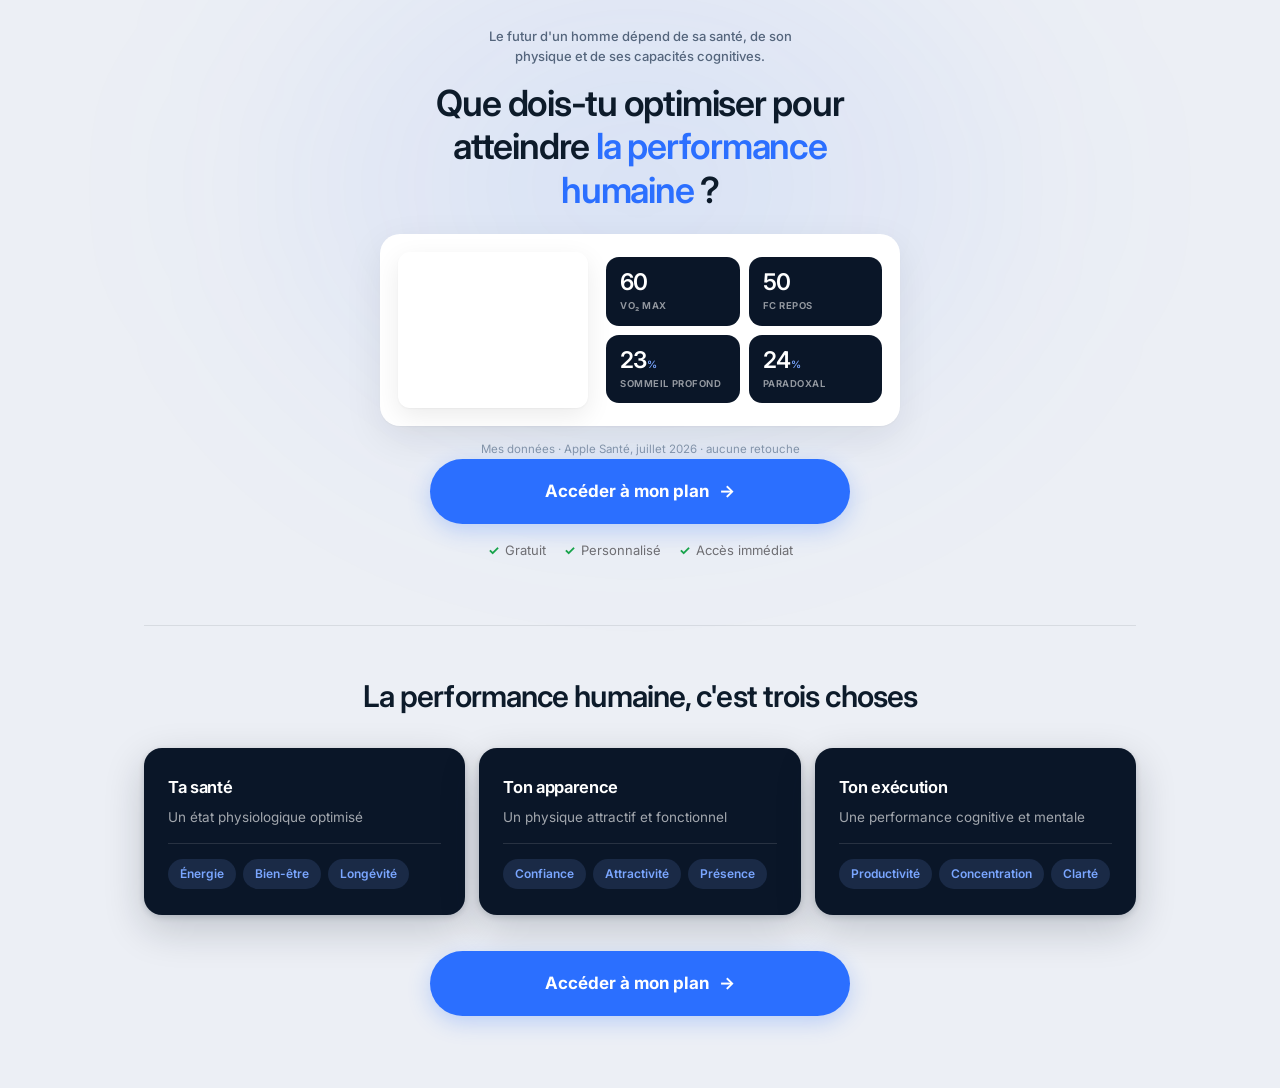
==== commit dded2579: "Add files via upload" ====
--- a/index.html
+++ b/index.html
@@ -59,7 +59,7 @@
         <div class="endc">
           <div class="endc-k">Ton exécution</div>
           <p class="endc-d">Une performance cognitive et mentale</p>
-          <ul><li>Productivité</li><li>Focus</li><li>Clarté</li></ul>
+          <ul><li>Productivité</li><li>Concentration</li><li>Clarté</li></ul>
         </div>
       </div>
       <a href="quiz.html" class="en-cta en-cta2">Accéder à mon plan <span aria-hidden="true">→</span></a>
--- a/styles.css
+++ b/styles.css
@@ -1907,3 +1907,70 @@
   -webkit-mask-composite:xor;mask-composite:exclude}
 .of-note{margin-top:16px;font-size:12.5px;line-height:1.55;color:rgba(255,255,255,.56)}
 .ctab-no{margin-top:12px;font-size:12px;color:rgba(255,255,255,.44);font-weight:600}
+
+/* ═══ ENTRÉE : cartes définition en marine nuit ═══ */
+.endc{background:var(--nv-900)!important;border:0!important;
+  box-shadow:0 2px 6px rgba(13,27,42,.16),0 14px 40px rgba(13,27,42,.20)!important}
+.endc-k{color:#fff}
+.endc-d{color:rgba(255,255,255,.62)}
+.endc ul{border-top-color:rgba(255,255,255,.12)}
+.endc ul li{color:var(--nv-blue-lt);background:rgba(122,166,255,.14)}
+
+/* ═══ ENTRÉE : compacter le haut ═══ */
+body.entry-long .en-main{padding:26px 0 72px}
+.en-over{margin-bottom:16px;font-size:13px}
+.en-h1{margin-bottom:22px}
+@media(max-width:600px){
+  body.entry-long .en-main{padding:18px 0 56px}
+  .en-over{margin-bottom:13px;font-size:12.5px}
+  .en-h1{margin-bottom:18px}
+}
+
+/* ═══ CTA LÉGER (pages de contenu) ═══ */
+.ctaf-light{background:transparent!important;padding:20px 0 76px;margin:0}
+.ctaf-light .ctab{max-width:520px;margin:0 auto;background:var(--nv-900);
+  border:0;border-radius:24px;padding:32px 28px;text-align:center;
+  box-shadow:0 2px 6px rgba(13,27,42,.16),0 16px 44px rgba(13,27,42,.20)}
+@media(max-width:600px){.ctaf-light .ctab{padding:26px 22px}}
+.ctaf-light .ctab-ti{font-size:19px;font-weight:650;color:#fff;margin-bottom:10px}
+.ctaf-light .ctab-su{font-size:14.5px;line-height:1.55;color:rgba(255,255,255,.66);
+  margin:0 auto 22px;max-width:40ch}
+.ctaf-light .ctab-no{margin-top:12px;font-size:12px;color:rgba(255,255,255,.44);font-weight:600}
+
+/* espace avant l'offre / le CTA */
+body.plan-light #s-plus{margin-bottom:34px}
+@media(max-width:700px){body.plan-light #s-plus{margin-bottom:22px}}
+
+/* la nav ne doit jamais faire défiler la page */
+.plan-nav{scroll-margin:0}
+.pn-links{scroll-behavior:auto}
+
+/* ═══ PASSE À L'ACTION ═══ */
+.act-grid{display:grid;grid-template-columns:1fr 1fr;gap:18px;margin-top:38px}
+@media(max-width:780px){.act-grid{grid-template-columns:1fr}}
+.act-card{background:var(--nv-900);border-radius:24px;padding:32px 28px;
+  box-shadow:0 2px 6px rgba(13,27,42,.16),0 16px 44px rgba(13,27,42,.18);
+  display:flex;flex-direction:column}
+@media(max-width:600px){.act-card{padding:26px 22px}}
+.act-n{font-size:11.5px;font-weight:700;letter-spacing:.11em;color:var(--nv-blue-lt);
+  margin-bottom:14px}
+.act-card h3{font-size:21px;font-weight:650;letter-spacing:-.02em;color:#fff;margin:0 0 12px}
+.act-card > p{font-size:14.5px;line-height:1.6;color:rgba(255,255,255,.68);margin:0 0 20px}
+.act-card ul{list-style:none;display:flex;flex-wrap:wrap;gap:8px;margin:0 0 24px;
+  padding-bottom:22px;border-bottom:1px solid rgba(255,255,255,.10)}
+.act-card ul li{font-size:11.5px;font-weight:650;color:var(--nv-blue-lt);
+  background:rgba(122,166,255,.14);border-radius:100px;padding:5px 12px}
+.act-btn{display:block;text-align:center;background:var(--nv-blue);color:#fff;
+  font-family:var(--font);font-size:15.5px;font-weight:700;padding:16px 24px;border:0;
+  border-radius:100px;text-decoration:none;cursor:pointer;margin-top:auto;
+  box-shadow:0 6px 22px rgba(43,111,255,.30);transition:background .2s,transform .18s}
+.act-btn:hover{background:var(--nv-blue2);transform:translateY(-1px)}
+.act-btn:disabled{opacity:.6;transform:none}
+.act-row{display:flex;gap:9px;flex-wrap:wrap;margin-top:auto}
+.act-in{flex:1 1 140px;min-width:130px;background:rgba(255,255,255,.08);
+  border:1px solid rgba(255,255,255,.14);border-radius:100px;padding:15px 20px;
+  font-family:var(--font);font-size:15px;color:#fff}
+.act-in::placeholder{color:rgba(255,255,255,.42)}
+.act-in:focus{outline:0;border-color:var(--nv-blue-lt);background:rgba(255,255,255,.12)}
+.act-btn2{flex:0 0 auto;margin-top:0;padding:15px 22px;font-size:14.5px}
+.act-ok{display:none;margin-top:13px;font-size:13px;font-weight:650;color:var(--nv-blue-lt)}
